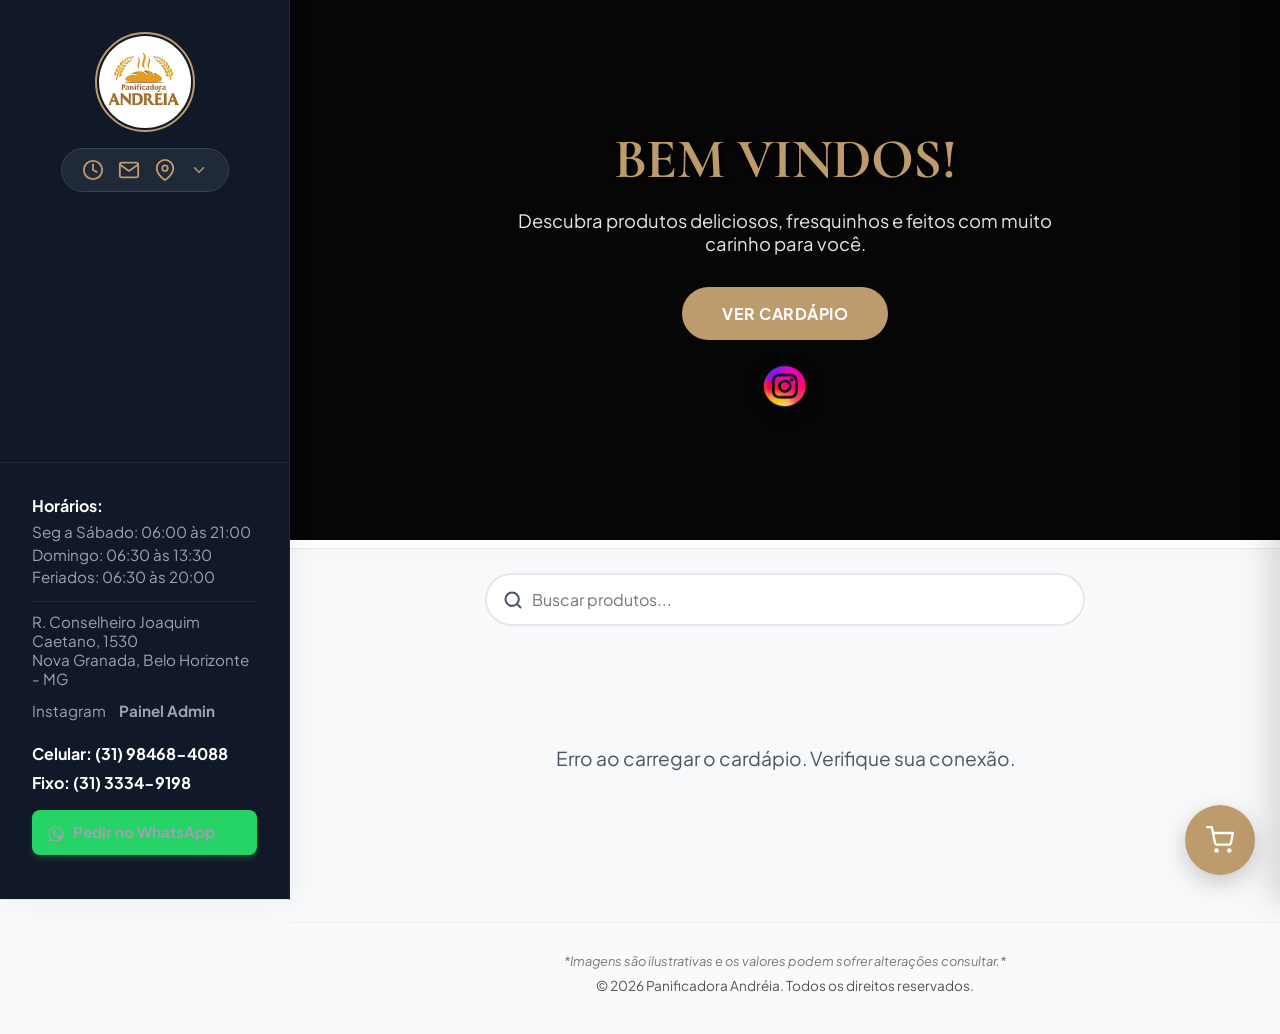
==== index.html @ 4394d120 "commit" ====
<!DOCTYPE html>
<html lang="pt-BR">
<head>
    <meta charset="UTF-8">
    <meta name="viewport" content="width=device-width, initial-scale=1.0">
    <title>Panificadora Andréia - Cardápio Digital</title>
    <link rel="icon" type="image/jpeg" href="logo.jpg">
    <!-- Google Fonts -->
    <link rel="preconnect" href="https://fonts.googleapis.com">
    <link rel="preconnect" href="https://fonts.gstatic.com" crossorigin>
    <link href="https://fonts.googleapis.com/css2?family=Cormorant+Garamond:ital,wght@0,500;0,600;0,700;1,600&family=Plus+Jakarta+Sans:wght@400;500;600;700&display=swap" rel="stylesheet">
    <link rel="stylesheet" href="style.css?v=2.0">
</head>
<body>
    <aside class="sidebar" id="sidebar">
        <div class="sidebar-header">
            <img src="logo.jpg" alt="Panificadora Andréia" class="logo-img" onerror="this.style.display='none'">
            <div class="info-pill-container">
                <button class="info-pill" id="infoPillBtn" aria-expanded="false" title="Ver informações">
                    <!-- Clock -->
                    <svg class="icon-clock text-green" viewBox="0 0 24 24"><circle cx="12" cy="12" r="10"></circle><polyline points="12 6 12 12 16 14"></polyline></svg>
                    <!-- Mail -->
                    <svg class="icon-mail" viewBox="0 0 24 24"><path d="M4 4h16c1.1 0 2 .9 2 2v12c0 1.1-.9 2-2 2H4c-1.1 0-2-.9-2-2V6c0-1.1.9-2 2-2z"></path><polyline points="22,6 12,13 2,6"></polyline></svg>
                    <!-- Marker -->
                    <svg class="icon-pin" viewBox="0 0 24 24"><path d="M21 10c0 7-9 13-9 13s-9-6-9-13a9 9 0 0 1 18 0z"></path><circle cx="12" cy="10" r="3"></circle></svg>
                    <!-- Chevron -->
                    <svg class="icon-chevron" viewBox="0 0 24 24"><polyline points="6 9 12 15 18 9"></polyline></svg>
                </button>
                <div class="info-dropdown" id="infoDropdown">
                    <strong style="color:var(--text-main);">Horários:</strong>
                    <p class="hours-text">
                        Seg a Sábado: 06:00 às 21:00<br>
                        Domingo: 06:30 às 13:30<br>
                        Feriados: 06:30 às 20:00
                    </p>
                    <hr style="margin: 10px 0; border: 0; border-top: 1px solid var(--border-color);">
                    <strong style="color:var(--text-main);">Endereço:</strong>
                    <p class="hours-text">R. Conselheiro Joaquim Caetano, 1530<br>Nova Granada, Belo Horizonte - MG</p>
                    <hr style="margin: 10px 0; border: 0; border-top: 1px solid var(--border-color);">
                    <strong style="color:var(--text-main);">Contato:</strong>
                    <p class="hours-text" style="margin-bottom: 5px;">Realize suas encomendas</p>
                    <p class="hours-text" style="font-size: 1rem; color: var(--primary-color);"><strong>Celular: (31) 98468-4088</strong></p>
                    <p class="hours-text" style="font-size: 1rem; color: var(--primary-color);"><strong>Fixo: (31) 3334-9198</strong></p>
                    <a href="https://api.whatsapp.com/send/?phone=553198468-4088&text=Ol%C3%A1%2C+V%C3%AD+o+Card%C3%A1pio+e+quero+realizar+um+pedido&type=phone_number&app_absent=0" target="_blank" class="btn-whatsapp">
                        <svg viewBox="0 0 24 24" width="18" height="18" fill="currentColor" style="vertical-align: middle; margin-right: 8px;"><path d="M12.004 2c-5.518 0-9.996 4.477-9.996 9.995 0 1.764.459 3.486 1.332 5.006L2 22l5.147-1.352c1.472.802 3.125 1.228 4.854 1.228h.003c5.517 0 9.996-4.477 9.996-9.995C22 6.478 17.521 2 12.004 2zm0 1.862c4.484 0 8.133 3.648 8.133 8.133 0 4.484-3.649 8.133-8.133 8.133-1.498 0-2.964-.412-4.247-1.192l-.304-.185-3.159.83.844-3.08-.204-.325c-.837-1.339-1.28-2.883-1.28-4.478.001-4.485 3.65-8.133 8.133-8.133zm-2.915 2.923c-.167 0-.348.043-.497.127-.148.083-1.127 1.101-1.127 2.684 0 1.583 1.152 3.115 1.312 3.33.16.216 2.213 3.38 5.362 4.743.749.324 1.334.518 1.792.664.753.239 1.439.206 1.982.125.604-.09 1.862-.761 2.127-1.496.265-.735.265-1.365.186-1.496-.079-.131-.29-.211-.609-.371-.319-.16-1.862-.919-2.148-1.022-.286-.103-.493-.155-.701.156-.207.311-.803.996-.983 1.202-.18.207-.361.233-.68.073-.319-.16-1.348-.497-2.568-1.586-.949-.846-1.59-1.892-1.776-2.21-.186-.319-.02-.491.14-.65.143-.143.319-.371.478-.557.16-.186.213-.319.319-.531.106-.213.053-.399-.027-.558-.08-.16-.701-1.688-.96-2.311-.252-.607-.51-.523-.701-.532l-.59-.011z"/></svg>Pedir no WhatsApp
                    </a>
                </div>
            </div>
            <button class="hamburger" id="hamburger" aria-label="Abrir menu">
                <span></span>
                <span></span>
                <span></span>
            </button>
        </div>
        <nav class="sidebar-nav" id="sidebarNav">
            <ul style="padding-top:10px;" id="sidebarNavList">
                <!-- Sidebar categories links will be rendered dynamically -->
            </ul>
        </nav>
        <div class="sidebar-footer" id="sidebarFooter">
            <div class="contact-info">
                <strong style="display:block; margin-bottom:5px; color:var(--text-main);">Horários:</strong>
                <p class="hours-text">
                    Seg a Sábado: 06:00 às 21:00<br>
                    Domingo: 06:30 às 13:30<br>
                    Feriados: 06:30 às 20:00
                </p>
                <hr style="margin: 10px 0; border: 0; border-top: 1px solid var(--border-color);">
                <p>R. Conselheiro Joaquim Caetano, 1530<br>Nova Granada, Belo Horizonte - MG</p>
                <div style="margin-top: 10px; margin-bottom: 10px;">
                    <a href="https://www.instagram.com/panificadoraandreia/" target="_blank" style="display:inline-block; margin-right:10px;">Instagram</a>
                    <a href="admin.html" style="display:inline-block; color: var(--primary-color); font-weight: bold;">Painel Admin</a>
                </div>
                <p class="hours-text" style="margin-bottom:5px; font-size: 1rem; color: var(--primary-color);"><strong>Celular: (31) 98468-4088</strong></p>
                <p class="hours-text" style="margin-bottom:5px; font-size: 1rem; color: var(--primary-color);"><strong>Fixo: (31) 3334-9198</strong></p>
                <a href="https://api.whatsapp.com/send/?phone=553198468-4088&text=Ol%C3%A1%2C+V%C3%AD+o+Card%C3%A1pio+e+quero+realizar+um+pedido&type=phone_number&app_absent=0" target="_blank" class="btn-whatsapp">
                    <svg viewBox="0 0 24 24" width="18" height="18" fill="currentColor" style="vertical-align: middle; margin-right: 8px;"><path d="M12.004 2c-5.518 0-9.996 4.477-9.996 9.995 0 1.764.459 3.486 1.332 5.006L2 22l5.147-1.352c1.472.802 3.125 1.228 4.854 1.228h.003c5.517 0 9.996-4.477 9.996-9.995C22 6.478 17.521 2 12.004 2zm0 1.862c4.484 0 8.133 3.648 8.133 8.133 0 4.484-3.649 8.133-8.133 8.133-1.498 0-2.964-.412-4.247-1.192l-.304-.185-3.159.83.844-3.08-.204-.325c-.837-1.339-1.28-2.883-1.28-4.478.001-4.485 3.65-8.133 8.133-8.133zm-2.915 2.923c-.167 0-.348.043-.497.127-.148.083-1.127 1.101-1.127 2.684 0 1.583 1.152 3.115 1.312 3.33.16.216 2.213 3.38 5.362 4.743.749.324 1.334.518 1.792.664.753.239 1.439.206 1.982.125.604-.09 1.862-.761 2.127-1.496.265-.735.265-1.365.186-1.496-.079-.131-.29-.211-.609-.371-.319-.16-1.862-.919-2.148-1.022-.286-.103-.493-.155-.701.156-.207.311-.803.996-.983 1.202-.18.207-.361.233-.68.073-.319-.16-1.348-.497-2.568-1.586-.949-.846-1.59-1.892-1.776-2.21-.186-.319-.02-.491.14-.65.143-.143.319-.371.478-.557.16-.186.213-.319.319-.531.106-.213.053-.399-.027-.558-.08-.16-.701-1.688-.96-2.311-.252-.607-.51-.523-.701-.532l-.59-.011z"/></svg>Pedir no WhatsApp
                </a>
            </div>
        </div>
    </aside>

    <main class="main-content">
        <section class="hero" id="topo">
            <div class="hero-content">
                <h1>BEM VINDOS!</h1>
                <p>Descubra produtos deliciosos, fresquinhos e feitos com muito carinho para você.</p>
                <div style="margin-top: 15px;">
                    <a href="#cardapio-inicio" class="btn-primary">Ver Cardápio</a>
                </div>
                <div style="margin-top: 20px;">
                    <a href="https://www.instagram.com/panificadoraandreia/" target="_blank" style="display:inline-block; transition: transform 0.2s;" onmouseover="this.style.transform='scale(1.15)'" onmouseout="this.style.transform='scale(1)'" title="Siga nosso Instagram!">
                        <img src="instagram-icon.png" alt="Siga nosso Instagram" style="width: 50px; height: 50px; border-radius: 50%; box-shadow: 0 4px 12px rgba(0,0,0,0.5);">
                    </a>
                </div>
            </div>
        </section>

        <!-- MENU HORIZONTAL DE CATEGORIAS -->
        <nav class="horizontal-nav" id="cardapio-inicio">
            <ul class="h-nav-list" id="horizontalNavList">
                <!-- Horizontal categories will be rendered dynamically -->
            </ul>
        </nav>

        <!-- BARRA DE PESQUISA -->
        <div class="search-section">
            <div class="search-container">
                <svg class="search-icon" viewBox="0 0 24 24" width="20" height="20" fill="none" stroke="currentColor" stroke-width="2.5" stroke-linecap="round" stroke-linejoin="round">
                    <circle cx="11" cy="11" r="8"></circle>
                    <line x1="21" y1="21" x2="16.65" y2="16.65"></line>
                </svg>
                <input type="text" id="searchInput" placeholder="Buscar produtos...">
                <button id="clearSearchBtn" class="clear-search-btn" style="display: none;">&times;</button>
            </div>
        </div>

        <div class="menu-sections" id="menuSections">
            <!-- Products sections will be rendered dynamically -->
            <div class="loading-spinner">Carregando cardápio...</div>
        </div>

        <footer style="text-align: center; padding: 30px 20px 40px; background: #fafafa; border-top: 1px solid #eee; margin-top: 40px; width: 100%;">
            <p style="font-size: 0.8rem; color: #777; font-style: italic; margin-bottom: 8px;">
                *Imagens são ilustrativas e os valores podem sofrer alterações consultar.*
            </p>
            <p style="font-size: 0.85rem; color: #555;">&copy; 2026 Panificadora Andréia. Todos os direitos reservados.</p>
        </footer>
    </main>

    <!-- MODAL POPUP DETALHES -->
    <div id="productModal" class="modal-overlay">
        <div class="modal-content">
            <button id="closeModal" class="modal-close" aria-label="Fechar">&times;</button>
            <div class="modal-header-bg">
                <h3 id="modalTitle" class="modal-title">Detalhes</h3>
                <p id="modalObs" class="modal-obs"></p>
            </div>
            <div id="modalImage" class="modal-product-image" style="display: none;"></div>
            <div class="modal-body">
                <ul id="modalVariations" class="modal-variations-list">
                    <!-- Variations loaded dynamically with Add To Cart controls -->
                </ul>
            </div>
        </div>
    </div>

    <!-- CART FLOATING BUTTON -->
    <button id="cartToggleBtn" class="cart-float-btn" aria-label="Ver Carrinho">
        <!-- SVG Cart Icon -->
        <svg class="icon-cart" viewBox="0 0 24 24" width="28" height="28" fill="none" stroke="currentColor" stroke-width="2" stroke-linecap="round" stroke-linejoin="round">
            <circle cx="9" cy="21" r="1"></circle>
            <circle cx="20" cy="21" r="1"></circle>
            <path d="M1 1h4l2.68 13.39a2 2 0 0 0 2 1.61h9.72a2 2 0 0 0 2-1.61L23 6H6"></path>
        </svg>
        <span id="cartCountBadge" class="cart-count-badge" style="display: none;">0</span>
    </button>

    <!-- CART SLIDE-OUT DRAWER -->
    <div id="cartDrawer" class="cart-drawer">
        <div class="cart-drawer-header">
            <h3>Seu Pedido</h3>
            <div style="display: flex; align-items: center; gap: 15px;">
                <button id="clearCartBtn" style="background: none; border: none; color: var(--text-muted); font-size: 0.8rem; cursor: pointer; text-decoration: underline; font-family: inherit; display: none;">Limpar Tudo</button>
                <button id="closeCartDrawer" class="close-drawer-btn" aria-label="Fechar carrinho">&times;</button>
            </div>
        </div>
        <div class="cart-drawer-body">
            <div id="cartItemsList" class="cart-items-list">
                <!-- Cart items loaded dynamically -->
                <p class="empty-cart-msg">Seu carrinho está vazio.</p>
            </div>
            
            <div id="cartCheckoutArea" style="display: none; margin-top: 20px;">
                <div class="cart-summary">
                    <div class="cart-total-line">
                        <span>Total:</span>
                        <strong id="cartSubtotal">R$ 0,00</strong>
                    </div>
                </div>
                
                <form id="checkoutForm" class="checkout-form">
                    <h4>Informações do Pedido</h4>
                    <div class="form-group">
                        <label for="clientName">Seu Nome *</label>
                        <input type="text" id="clientName" required placeholder="Digite seu nome completo">
                    </div>
                    <div class="form-group">
                        <label for="deliveryType">Tipo de Entrega *</label>
                        <select id="deliveryType" required>
                            <option value="retirada">Retirar na Panificadora</option>
                            <option value="entrega">Entrega em Domicílio</option>
                        </select>
                    </div>
                    <div class="form-group" id="addressGroup" style="display: none;">
                        <label for="clientAddress">Endereço de Entrega *</label>
                        <textarea id="clientAddress" placeholder="Rua, número, complemento, bairro e referência"></textarea>
                    </div>
                    <div class="form-group">
                        <label for="paymentMethod">Forma de Pagamento *</label>
                        <select id="paymentMethod" required>
                            <option value="Pix">Pix</option>
                            <option value="Cartão de Crédito">Cartão de Crédito</option>
                            <option value="Cartão de Débito">Cartão de Débito</option>
                            <option value="Dinheiro">Dinheiro</option>
                        </select>
                    </div>
                    <div class="form-group" id="changeGroup" style="display: none;">
                        <label for="cashChange">Troco para quanto?</label>
                        <input type="text" id="cashChange" placeholder="Ex: R$ 50,00">
                    </div>
                </form>
            </div>
        </div>
        <div class="cart-drawer-footer" id="cartDrawerFooter" style="display: none;">
            <button id="sendOrderBtn" class="btn-whatsapp-order">
                <svg viewBox="0 0 24 24" width="18" height="18" fill="currentColor" style="vertical-align: middle; margin-right: 8px;"><path d="M12.004 2c-5.518 0-9.996 4.477-9.996 9.995 0 1.764.459 3.486 1.332 5.006L2 22l5.147-1.352c1.472.802 3.125 1.228 4.854 1.228h.003c5.517 0 9.996-4.477 9.996-9.995C22 6.478 17.521 2 12.004 2zm0 1.862c4.484 0 8.133 3.648 8.133 8.133 0 4.484-3.649 8.133-8.133 8.133-1.498 0-2.964-.412-4.247-1.192l-.304-.185-3.159.83.844-3.08-.204-.325c-.837-1.339-1.28-2.883-1.28-4.478.001-4.485 3.65-8.133 8.133-8.133zm-2.915 2.923c-.167 0-.348.043-.497.127-.148.083-1.127 1.101-1.127 2.684 0 1.583 1.152 3.115 1.312 3.33.16.216 2.213 3.38 5.362 4.743.749.324 1.334.518 1.792.664.753.239 1.439.206 1.982.125.604-.09 1.862-.761 2.127-1.496.265-.735.265-1.365.186-1.496-.079-.131-.29-.211-.609-.371-.319-.16-1.862-.919-2.148-1.022-.286-.103-.493-.155-.701.156-.207.311-.803.996-.983 1.202-.18.207-.361.233-.68.073-.319-.16-1.348-.497-2.568-1.586-.949-.846-1.59-1.892-1.776-2.21-.186-.319-.02-.491.14-.65.143-.143.319-.371.478-.557.16-.186.213-.319.319-.531.106-.213.053-.399-.027-.558-.08-.16-.701-1.688-.96-2.311-.252-.607-.51-.523-.701-.532l-.59-.011z"/></svg>Enviar Pedido no WhatsApp
            </button>
        </div>
    </div>

    <!-- CART OVERLAY BACKGROUND -->
    <div id="cartOverlay" class="cart-overlay-bg"></div>

    <script src="script.js?v=2.0"></script>
</body>
</html>
---- style.css ----
/* ROOT VARIABLES */
:root {
    --bg-color: #F8F9FA;
    /* Fundo cinza-claro luxo */
    --card-bg: #ffffff;
    --text-main: #111827;
    /* Preto obsidiana profundo */
    --text-muted: #4B5563;
    /* Cinza ardósia elegante */
    --primary-color: #BD9B6D;
    /* Dourado champanhe escovado */
    --primary-gradient: linear-gradient(135deg, #BD9B6D 0%, #9E7D51 100%);
    --hover-color: #9E7D51;
    --border-color: #E5E7EB;
    --radius-sm: 8px;
    --radius-lg: 20px;
    --shadow-sm: 0 4px 20px rgba(17, 24, 39, 0.02), 0 2px 6px rgba(17, 24, 39, 0.02);
    --shadow-hover: 0 20px 40px rgba(189, 155, 109, 0.15);
    --sidebar-width: 290px;
}

* {
    margin: 0;
    padding: 0;
    box-sizing: border-box;
}

html {
    scroll-behavior: smooth;
    overflow-x: hidden;
}

body {
    font-family: 'Plus Jakarta Sans', sans-serif;
    background-color: var(--bg-color);
    color: var(--text-main);
    display: flex;
    flex-direction: column;
    min-height: 100vh;
    overflow-x: hidden;
}

/* TYPOGRAPHY */
h1,
h2,
h3,
h4,
h5 {
    text-transform: uppercase;
    font-weight: 700;
    font-family: 'Cormorant Garamond', serif;
    letter-spacing: 0.5px;
}

/* SIDEBAR (MOBILE FIRST) */
.sidebar {
    background-color: rgba(255, 255, 255, 0.85);
    backdrop-filter: blur(16px);
    -webkit-backdrop-filter: blur(16px);
    width: 100%;
    position: sticky;
    top: 0;
    z-index: 100;
    box-shadow: var(--shadow-sm);
    display: flex;
    flex-direction: column;
    border-bottom: 1px solid var(--border-color);
}

.sidebar-header {
    display: flex;
    justify-content: space-between;
    align-items: center;
    padding: 1rem;
}

.logo-img {
    width: auto;
    height: 50px;
    object-fit: contain;
}

.hours-text {
    font-size: 0.85rem;
    line-height: 1.5;
    margin-bottom: 0.5rem;
}

/* HAMBURGER ICON */
.hamburger {
    display: block;
    background: none;
    border: none;
    cursor: pointer;
    width: 30px;
    height: 24px;
    position: relative;
}

.hamburger span {
    display: block;
    width: 100%;
    height: 3px;
    background-color: var(--text-main);
    position: absolute;
    left: 0;
    transition: all 0.3s ease;
    border-radius: 3px;
}

.hamburger span:nth-child(1) {
    top: 0;
}

.hamburger span:nth-child(2) {
    top: 10px;
}

.hamburger span:nth-child(3) {
    top: 20px;
}

.hamburger.active span:nth-child(1) {
    transform: rotate(45deg);
    top: 10px;
}

.hamburger.active span:nth-child(2) {
    opacity: 0;
}

.hamburger.active span:nth-child(3) {
    transform: rotate(-45deg);
    top: 10px;
}

/* SIDEBAR NAV */
.sidebar-nav {
    display: none;
    padding: 1rem;
}

.sidebar-nav.active {
    display: block;
    animation: fadeIn 0.3s ease;
}

.sidebar-nav ul {
    list-style: none;
}

.sidebar-nav li {
    margin-bottom: 1.25rem;
}

.nav-link {
    text-decoration: none;
    color: var(--text-main);
    font-weight: 700;
    font-size: 1.1rem;
    transition: color 0.2s, padding-left 0.2s;
}

.nav-link:hover,
.nav-link.active {
    color: var(--primary-color);
    padding-left: 5px;
}

.sidebar-footer {
    display: none;
    padding: 1.5rem 1rem;
    border-top: 1px solid var(--border-color);
}

.sidebar-footer.active {
    display: block;
}

@media (max-width: 991px) {
    .sidebar-nav {
        position: absolute;
        top: 90px;
        left: 15px;
        right: 15px;
        width: auto;
        height: auto;
        max-height: 65vh;
        background-color: rgba(255, 255, 255, 0.98);
        backdrop-filter: blur(20px);
        -webkit-backdrop-filter: blur(20px);
        border: 1px solid rgba(212, 156, 63, 0.2);
        box-shadow: 0 15px 35px rgba(42, 37, 30, 0.15);
        border-radius: var(--radius-lg);
        z-index: 1000;
        overflow-y: auto;
        padding: 1.5rem;
    }
    
    .sidebar-nav.active {
        display: block !important;
        animation: menuFadeIn 0.3s cubic-bezier(0.16, 1, 0.3, 1);
    }
    
    .sidebar-footer {
        display: none !important;
    }
    
    @keyframes menuFadeIn {
        from {
            opacity: 0;
            transform: translateY(-10px);
        }
        to {
            opacity: 1;
            transform: translateY(0);
        }
    }
}

.contact-info a,
.contact-info p {
    display: block;
    color: var(--text-muted);
    text-decoration: none;
    margin-bottom: 0.75rem;
    font-size: 0.95rem;
    transition: color 0.2s;
}

.contact-info a:hover {
    color: var(--primary-color);
}

.btn-whatsapp {
    display: inline-flex;
    align-items: center;
    justify-content: center;
    background-color: #25D366;
    color: #ffffff !important;
    padding: 12px 15px;
    border-radius: 8px;
    text-decoration: none;
    font-weight: 700;
    font-size: 0.95rem;
    margin-top: 15px;
    width: 100%;
    transition: background-color 0.2s, transform 0.2s;
    box-shadow: 0 4px 6px rgba(37, 211, 102, 0.2);
}

.btn-whatsapp:hover {
    background-color: #1ebe57;
    color: #ffffff !important;
    transform: translateY(-2px);
}

/* MAIN CONTENT */
.main-content {
    width: 100%;
    display: flex;
    flex-direction: column;
    overflow-x: hidden;
    min-width: 0;
}

/* INFO PILL */

.info-pill-container {
    position: relative;
    display: inline-block;
}

.info-pill {
    background-color: #ededed;
    border: 1px solid #e0e0e0;
    border-radius: 50px;
    padding: 10px 20px;
    display: flex;
    align-items: center;
    gap: 14px;
    cursor: pointer;
    transition: background-color 0.2s, box-shadow 0.2s;
}

.info-pill:hover {
    background-color: #e4e4e4;
    box-shadow: 0 4px 8px rgba(0, 0, 0, 0.05);
}

.info-pill svg {
    width: 22px;
    height: 22px;
    stroke: #444444;
    fill: none;
    stroke-width: 2;
    stroke-linecap: round;
    stroke-linejoin: round;
}

.info-pill .icon-clock.text-green {
    stroke: #2ecc71;
    /* Destaque verde no relógio */
}

.icon-chevron {
    width: 18px !important;
    height: 18px !important;
    stroke: #777777 !important;
    transition: transform 0.2s;
}

.info-pill[aria-expanded="true"] .icon-chevron {
    transform: rotate(180deg);
}

.info-dropdown {
    display: none;
    position: absolute;
    top: calc(100% + 15px);
    left: 50%;
    transform: translateX(-50%);
    background: var(--card-bg);
    box-shadow: 0 10px 30px rgba(0, 0, 0, 0.15);
    padding: 1.5rem;
    border-radius: var(--radius-lg);
    z-index: 200;
    width: 320px;
    max-width: 90vw;
    text-align: left;
    border: 1px solid var(--border-color);
}

.info-dropdown.show {
    display: block;
    animation: dropdownFadeIn 0.3s cubic-bezier(0.16, 1, 0.3, 1);
}

@keyframes dropdownFadeIn {
    from {
        opacity: 0;
        transform: translate(-50%, -10px);
    }
    to {
        opacity: 1;
        transform: translate(-50%, 0);
    }
}

/* HERO SECTION */
.hero {
    height: 60vh;
    min-height: 400px;
    background-color: #111;
    background-image: linear-gradient(rgba(0, 0, 0, 0.65), rgba(0, 0, 0, 0.65)), url("novo-banner.jpg");
    background-size: cover;
    background-repeat: no-repeat;
    background-position: center;
    display: flex;
    align-items: center;
    justify-content: center;
    text-align: center;
    color: #fff;
    padding: 2rem;
}

.hero h1 {
    color: var(--primary-color);
    font-size: 2.5rem;
    margin-bottom: 1rem;
    line-height: 1.2;
    letter-spacing: -0.5px;
    text-shadow: 2px 2px 5px rgba(0, 0, 0, 0.9);
}

.hero p {
    font-size: 1.15rem;
    margin-bottom: 2rem;
    opacity: 0.9;
    max-width: 600px;
    margin-left: auto;
    margin-right: auto;
}

.btn-primary {
    display: inline-block;
    background-color: var(--primary-color);
    color: #fff;
    padding: 1rem 2.5rem;
    border-radius: 50px;
    text-decoration: none;
    font-weight: 700;
    text-transform: uppercase;
    font-size: 1rem;
    letter-spacing: 0.5px;
    transition: background-color 0.2s, transform 0.2s, box-shadow 0.2s;
}

.btn-primary:hover {
    background-color: var(--hover-color);
    transform: translateY(-2px);
    box-shadow: 0 6px 12px rgba(46, 204, 113, 0.3);
}

/* HORIZONTAL NAV */
.horizontal-nav {
    background-color: rgba(255, 255, 255, 0.85);
    backdrop-filter: blur(16px);
    -webkit-backdrop-filter: blur(16px);
    border-bottom: 1px solid var(--border-color);
    box-shadow: var(--shadow-sm);
    position: sticky;
    top: 80px;
    /* Logo abaixo da header lateral mobile */
    z-index: 90;
    width: 100%;
    overflow-x: auto;
    -webkit-overflow-scrolling: touch;
    scrollbar-width: none;
    padding: 4px 0;
}

.horizontal-nav::-webkit-scrollbar {
    display: none;
}

.h-nav-list {
    display: flex;
    flex-wrap: nowrap;
    list-style: none;
    padding: 0 10px;
    margin: 0;
    width: max-content;
}

.h-nav-list li {
    flex: 0 0 auto;
}

.h-nav-link {
    display: block;
    padding: 12px 18px;
    text-decoration: none;
    color: var(--text-muted);
    font-weight: 700;
    font-size: 0.85rem;
    text-transform: uppercase;
    transition: all 0.3s cubic-bezier(0.4, 0, 0.2, 1);
    border-bottom: none;
    letter-spacing: 0.5px;
    border-radius: 50px;
    margin: 4px 4px;
}

.h-nav-link:hover {
    color: var(--primary-color);
    background-color: rgba(212, 156, 63, 0.05);
}

.h-nav-link.active {
    color: white !important;
    background-color: var(--primary-color) !important;
    background-image: var(--primary-gradient) !important;
    box-shadow: 0 4px 10px rgba(212, 156, 63, 0.25);
}

/* MENU CATEGORIES */
.menu-sections {
    padding: 2rem 1rem;
    max-width: 1200px;
    margin: 0 auto;
    width: 100%;
}

.menu-category {
    margin-bottom: 4rem;
    scroll-margin-top: 100px;
}

.menu-category h2 {
    font-size: 1.8rem;
    margin-bottom: 2rem;
    color: var(--text-main);
    display: block;
    padding-bottom: 0.75rem;
    position: relative;
    letter-spacing: 0.5px;
}

.menu-category h2::after {
    content: "";
    position: absolute;
    bottom: 0;
    left: 0;
    width: 100%;
    height: 1px;
    background-color: var(--border-color);
}

.menu-category h2::before {
    content: "";
    position: absolute;
    bottom: -1px;
    left: 0;
    width: 60px;
    height: 3px;
    background: var(--primary-gradient);
    border-radius: 1px;
}

/* PRODUCTS GRID */
.products-grid {
    display: grid;
    grid-template-columns: repeat(2, 1fr);
    gap: 15px;
}

/* PRODUCT CARD */
.product-card {
    background-color: var(--card-bg);
    border-radius: var(--radius-lg);
    overflow: hidden;
    box-shadow: var(--shadow-sm);
    transition: transform 0.4s cubic-bezier(0.165, 0.84, 0.44, 1), box-shadow 0.4s cubic-bezier(0.165, 0.84, 0.44, 1), border-color 0.3s;
    cursor: pointer;
    display: flex;
    flex-direction: column;
    border: 1px solid var(--border-color);
}

.product-card:hover {
    transform: translateY(-8px);
    box-shadow: var(--shadow-hover);
    border-color: rgba(212, 156, 63, 0.35);
}

.product-image {
    width: 100%;
    aspect-ratio: 1.1 / 1;
    background-size: cover;
    background-position: center;
    background-color: #f7ede0;
    position: relative;
    display: flex;
    align-items: flex-end;
}

.product-image.no-image {
    background: var(--primary-gradient);
}

.product-info {
    padding: 16px;
    display: flex;
    flex-direction: column;
    flex-grow: 1;
}

.product-title {
    width: 100%;
    padding: 40px 16px 12px 16px;
    margin: 0;
    color: #ffffff;
    font-size: 1.1rem;
    font-weight: 800;
    font-family: 'Playfair Display', serif;
    text-transform: uppercase;
    background: linear-gradient(to top, rgba(42, 37, 30, 0.95) 0%, rgba(42, 37, 30, 0.5) 50%, rgba(42, 37, 30, 0) 100%);
    text-shadow: 0 2px 4px rgba(0, 0, 0, 0.3);
    text-align: left;
    letter-spacing: 0.5px;
}

.product-desc {
    color: var(--text-muted);
    font-size: 0.85rem;
    margin-bottom: 12px;
    line-height: 1.5;
    flex-grow: 1;
    display: -webkit-box;
    -webkit-line-clamp: 3;
    line-clamp: 3;
    -webkit-box-orient: vertical;
    overflow: hidden;
}

.product-price-wrapper {
    display: flex;
    flex-direction: column;
    align-items: flex-start;
    gap: 6px;
    width: 100%;
    margin-top: auto;
    padding-top: 10px;
    border-top: 1px dashed var(--border-color);
}

.price-prefix {
    font-size: 0.65rem;
    color: var(--text-muted);
    font-weight: 600;
    text-transform: uppercase;
    letter-spacing: 0.5px;
    white-space: nowrap;
}

.product-price {
    font-weight: 800;
    font-size: 0.95rem;
    color: white;
    background-color: var(--primary-color);
    background-image: var(--primary-gradient);
    padding: 4px 10px;
    border-radius: 30px;
    box-shadow: 0 4px 10px rgba(212, 156, 63, 0.15);
    white-space: nowrap;
}

/* DESKTOP BREAKPOINT */
@media (min-width: 992px) {
    body {
        flex-direction: row;
    }

    .sidebar {
        width: var(--sidebar-width);
        height: 100vh;
        position: fixed;
        left: 0;
        top: 0;
        background-color: #111827 !important;
        border-right: 1px solid #1F2937 !important;
        box-shadow: 4px 0 25px rgba(0, 0, 0, 0.05) !important;
        display: flex;
        flex-direction: column;
        overflow: hidden;
    }

    .sidebar-nav {
        flex: 1 1 auto;
        overflow-y: auto;
        overflow-x: hidden;
        padding: 0 2rem;
        scrollbar-width: thin;
        scrollbar-color: #374151 transparent;
        min-height: 0;
    }

    .sidebar-footer {
        flex-shrink: 0;
        padding: 2rem;
        border-top: 1px solid #1F2937 !important;
    }

    .hamburger {
        display: none;
    }

    .sidebar-header {
        flex-direction: column;
        justify-content: center;
        gap: 1rem;
        padding-top: 2rem;
        padding-bottom: 1.5rem;
    }

    .logo-img {
        width: auto;
        height: 100px;
        border-radius: 50%;
        border: 2px solid var(--primary-color);
        padding: 2px;
    }

    .sidebar-nav,
    .sidebar-footer {
        display: block !important;
    }

    .sidebar-nav {
        padding: 0 2rem;
    }

    .sidebar-nav li {
        margin-bottom: 0.85rem;
    }

    /* Estilos do menu lateral em modo escuro */
    .nav-link {
        color: #9CA3AF !important;
    }

    .nav-link:hover,
    .nav-link.active {
        color: var(--primary-color) !important;
        padding-left: 5px;
    }

    .info-pill {
        background-color: #1F2937 !important;
        border-color: #374151 !important;
        color: #F3F4F6 !important;
    }

    .info-pill:hover {
        background-color: #374151 !important;
    }

    .info-pill svg {
        stroke: var(--primary-color) !important;
    }

    .contact-info strong {
        color: #FFFFFF !important;
    }

    .contact-info p {
        color: #9CA3AF !important;
    }

    .contact-info a {
        color: #9CA3AF !important;
    }

    .contact-info a:hover {
        color: var(--primary-color) !important;
    }

    .contact-info hr {
        border-top-color: #1F2937 !important;
    }

    .main-content {
        margin-left: var(--sidebar-width);
        width: calc(100% - var(--sidebar-width));
    }

    .info-dropdown {
        left: 50%;
        transform: translateX(-50%);
        background: #111827 !important;
        border-color: #1F2937 !important;
        color: #F3F4F6 !important;
    }
    
    .info-dropdown p {
        color: #9CA3AF !important;
    }
    
    .info-dropdown strong {
        color: #FFFFFF !important;
    }

    .horizontal-nav {
        top: 0;
        z-index: 95;
    }

    .menu-sections {
        padding: 3rem;
    }

    .products-grid {
        grid-template-columns: repeat(4, 1fr);
        gap: 2rem;
    }

    .hero {
        height: 60vh;
    }

    .hero h1 {
        font-size: 3.5rem;
    }
}

/* TABLET SEC BREAKPOINT */
@media (min-width: 768px) and (max-width: 991px) {
    .products-grid {
        grid-template-columns: repeat(3, 1fr);
        gap: 20px;
    }

    .menu-sections {
        padding: 3rem 2rem;
    }

    .hero {
        height: 55vh;
    }

    .hero h1 {
        font-size: 3rem;
    }
}

/* SMALL MOBILE VIEW */
@media (max-width: 400px) {
    .products-grid {
        grid-template-columns: repeat(2, 1fr);
        gap: 10px;
    }

    .product-title {
        font-size: 0.95rem;
        padding: 20px 8px 8px 8px;
    }

    .product-desc {
        font-size: 0.75rem;
    }

    .hero h1 {
        font-size: 2rem;
    }
}

/* ANIMATIONS */
@keyframes fadeIn {
    from {
        opacity: 0;
        transform: translateY(-10px);
    }

    to {
        opacity: 1;
        transform: translateY(0);
    }
}

/* MODAL */
.modal-overlay {
    position: fixed;
    top: 0;
    left: 0;
    right: 0;
    bottom: 0;
    background: rgba(0, 0, 0, 0.75);
    display: flex;
    justify-content: center;
    align-items: center;
    z-index: 9999;
    opacity: 0;
    pointer-events: none;
    transition: opacity 0.3s ease;
    padding: 1rem;
}

.modal-overlay.active {
    opacity: 1;
    pointer-events: auto;
}

.modal-content {
    background: var(--card-bg);
    width: 100%;
    max-width: 500px;
    border-radius: 16px;
    overflow: hidden;
    position: relative;
    transform: translateY(20px);
    transition: transform 0.3s ease;
    max-height: 90vh;
    display: flex;
    flex-direction: column;
    box-shadow: 0 25px 50px rgba(0, 0, 0, 0.5);
}

.modal-overlay.active .modal-content {
    transform: translateY(0);
}

.modal-close {
    position: absolute;
    top: 15px;
    right: 15px;
    background: rgba(0, 0, 0, 0.3);
    color: #fff;
    border: none;
    width: 32px;
    height: 32px;
    border-radius: 50%;
    font-size: 1.5rem;
    cursor: pointer;
    z-index: 10;
    display: flex;
    justify-content: center;
    align-items: center;
    transition: background 0.2s;
}

.modal-close:hover {
    background: rgba(0, 0, 0, 0.6);
}

.modal-header-bg {
    background: linear-gradient(135deg, var(--primary-color) 0%, #87601b 100%);
    padding: 40px 20px 25px;
    color: #fff;
}

.modal-product-image {
    width: 100%;
    height: 250px;
    background-size: contain;
    background-repeat: no-repeat;
    background-position: center;
    background-color: var(--bg-color);
    border-bottom: 1px solid var(--border-color);
}

.modal-title {
    font-size: 1.8rem;
    font-family: 'Playfair Display', serif;
    text-transform: uppercase;
    font-weight: 700;
    margin: 0 0 8px 0;
    text-shadow: 1px 1px 3px rgba(0, 0, 0, 0.5);
    letter-spacing: 0.5px;
}

.modal-obs {
    font-size: 0.95rem;
    opacity: 0.9;
    margin: 0;
    line-height: 1.4;
}

.modal-body {
    padding: 0 20px 20px;
    overflow-y: auto;
}

.modal-variations-list {
    list-style: none;
    padding: 0;
    margin: 0;
}

.modal-variations-list li {
    display: flex;
    justify-content: space-between;
    align-items: center;
    padding: 16px 0;
    border-bottom: 1px solid var(--border-color);
}

.modal-variations-list li:last-child {
    border-bottom: none;
}

.var-name-price {
    display: flex;
    flex-direction: column;
    flex-grow: 1;
    padding-right: 12px;
}

.var-name {
    font-weight: 600;
    color: var(--text-main);
    font-size: 1rem;
    line-height: 1.35;
    margin-bottom: 2px;
}

.var-price {
    font-weight: 800;
    color: var(--primary-color);
    font-size: 1.05rem;
}

/* FLOATING WHATSAPP BUTTON */
.whatsapp-float {
    position: fixed;
    bottom: 25px;
    right: 25px;
    z-index: 10000;
    transition: transform 0.3s ease;
    cursor: pointer;
}

.whatsapp-float img {
    height: 85px;
    width: auto;
    filter: drop-shadow(0 5px 12px rgba(0, 0, 0, 0.25));
    transition: transform 0.2s ease, filter 0.2s ease;
}

.whatsapp-float:hover img {
    transform: translateY(-4px) scale(1.05);
    filter: drop-shadow(0 8px 16px rgba(0, 0, 0, 0.3));
}

@media (max-width: 768px) {
    .whatsapp-float {
        bottom: 15px;
        right: 15px;
    }

    .whatsapp-float img {
        height: 70px;
    }
}

/* ==========================================================================
   MELHORIAS: BARRA DE BUSCA, CARRINHO DE COMPRAS E MODAL DE VARIAÇÕES
   ========================================================================== */

/* BARRA DE PESQUISA */
.search-section {
    padding: 1.5rem 1rem 0.5rem;
    max-width: 1200px;
    margin: 0 auto;
    width: 100%;
}

.search-container {
    position: relative;
    width: 100%;
    max-width: 600px;
    margin: 0 auto;
}

.search-container input {
    width: 100%;
    padding: 14px 20px 14px 45px;
    border-radius: 50px;
    border: 2px solid var(--border-color);
    font-size: 1rem;
    font-family: inherit;
    outline: none;
    transition: border-color 0.2s, box-shadow 0.2s;
    background-color: var(--card-bg);
    color: var(--text-main);
}

.search-container input:focus {
    border-color: var(--primary-color);
    box-shadow: 0 0 0 4px rgba(201, 142, 38, 0.15);
}

.search-icon {
    position: absolute;
    left: 18px;
    top: 50%;
    transform: translateY(-50%);
    color: var(--text-muted);
    pointer-events: none;
    transition: color 0.2s;
}

.search-container input:focus ~ .search-icon {
    color: var(--primary-color);
}

.clear-search-btn {
    position: absolute;
    right: 15px;
    top: 50%;
    transform: translateY(-50%);
    background: none;
    border: none;
    font-size: 1.5rem;
    color: var(--text-muted);
    cursor: pointer;
    padding: 0 5px;
}

/* CARRINHO BOTÃO FLUTUANTE */
.cart-float-btn {
    position: fixed;
    bottom: 25px;
    right: 25px;
    background-color: var(--primary-color);
    color: white;
    border: none;
    border-radius: 50%;
    width: 70px;
    height: 70px;
    display: flex;
    align-items: center;
    justify-content: center;
    cursor: pointer;
    box-shadow: 0 8px 24px rgba(0, 0, 0, 0.2);
    z-index: 1000;
    transition: transform 0.2s ease, background-color 0.2s;
}

.cart-float-btn:hover {
    transform: translateY(-4px) scale(1.05);
    background-color: var(--hover-color);
}

.cart-count-badge {
    position: absolute;
    top: 2px;
    right: 2px;
    background-color: #e74c3c;
    color: white;
    font-weight: 800;
    border-radius: 50%;
    min-width: 22px;
    height: 22px;
    display: flex;
    align-items: center;
    justify-content: center;
    font-size: 0.75rem;
    border: 2px solid white;
    animation: popIn 0.3s ease;
}

/* CARRINHO GAVETA LATERAL */
.cart-overlay-bg {
    position: fixed;
    top: 0;
    left: 0;
    right: 0;
    bottom: 0;
    background: rgba(0, 0, 0, 0.5);
    z-index: 9998;
    opacity: 0;
    pointer-events: none;
    transition: opacity 0.3s ease;
    backdrop-filter: blur(3px);
}

.cart-overlay-bg.active {
    opacity: 1;
    pointer-events: auto;
}

.cart-drawer {
    position: fixed;
    top: 0;
    right: 0;
    width: 100%;
    max-width: 440px;
    height: 100vh;
    background-color: var(--card-bg);
    box-shadow: -10px 0 30px rgba(0, 0, 0, 0.15);
    z-index: 9999;
    transform: translateX(100%);
    transition: transform 0.3s ease-out;
    display: flex;
    flex-direction: column;
}

.cart-drawer.active {
    transform: translateX(0);
}

.cart-drawer-header {
    padding: 1.5rem;
    border-bottom: 1px solid var(--border-color);
    display: flex;
    justify-content: space-between;
    align-items: center;
    background-color: #fcfcfc;
}

.cart-drawer-header h3 {
    margin: 0;
    font-size: 1.4rem;
    color: var(--text-main);
    font-family: 'Playfair Display', serif;
}

.close-drawer-btn {
    background: none;
    border: none;
    font-size: 2rem;
    cursor: pointer;
    color: var(--text-muted);
    line-height: 1;
}

.cart-drawer-body {
    flex-grow: 1;
    overflow-y: auto;
    padding: 1.5rem;
}

.empty-cart-msg {
    text-align: center;
    color: var(--text-muted);
    font-style: italic;
    margin-top: 3rem;
}

/* ITENS DO CARRINHO */
.cart-item {
    display: flex;
    justify-content: space-between;
    align-items: center;
    padding: 1rem 0;
    border-bottom: 1px solid var(--border-color);
}

.cart-item-details {
    width: 60%;
}

.cart-item-title {
    font-weight: 700;
    font-size: 0.95rem;
    margin-bottom: 3px;
    color: var(--text-main);
}

.cart-item-variation {
    font-size: 0.8rem;
    color: var(--text-muted);
}

.cart-item-price {
    font-size: 0.9rem;
    font-weight: bold;
    color: var(--primary-color);
    margin-top: 2px;
}

.cart-item-actions {
    display: flex;
    align-items: center;
    gap: 10px;
}

.qty-btn {
    background-color: #f0f0f0;
    border: 1px solid #ddd;
    width: 28px;
    height: 28px;
    border-radius: 50%;
    cursor: pointer;
    font-weight: bold;
    display: flex;
    align-items: center;
    justify-content: center;
    transition: background-color 0.2s;
    user-select: none;
}

.qty-btn:hover {
    background-color: #e0e0e0;
}

.qty-val {
    font-weight: bold;
    font-size: 0.95rem;
    min-width: 20px;
    text-align: center;
}

/* FORMULÁRIO DE CHECKOUT E RESUMO */
.cart-summary {
    margin: 1.5rem 0;
    padding: 1rem;
    background-color: #fafafa;
    border-radius: var(--radius-sm);
    border: 1px solid var(--border-color);
}

.cart-total-line {
    display: flex;
    justify-content: space-between;
    align-items: center;
    font-size: 1.15rem;
}

.cart-total-line strong {
    color: var(--primary-color);
    font-size: 1.3rem;
}

.checkout-form {
    margin-top: 1.5rem;
}

.checkout-form h4 {
    margin-bottom: 1rem;
    border-bottom: 2px solid var(--primary-color);
    display: inline-block;
    padding-bottom: 4px;
    font-size: 1.1rem;
}

.form-group {
    margin-bottom: 1rem;
}

.form-group label {
    display: block;
    margin-bottom: 5px;
    font-size: 0.85rem;
    font-weight: 600;
    color: var(--text-main);
}

.form-group input,
.form-group select,
.form-group textarea {
    width: 100%;
    padding: 10px;
    border: 1px solid var(--border-color);
    border-radius: 6px;
    font-family: inherit;
    font-size: 0.9rem;
    outline: none;
    transition: border-color 0.2s;
    background-color: var(--card-bg);
    color: var(--text-main);
}

.form-group input:focus,
.form-group select:focus,
.form-group textarea:focus {
    border-color: var(--primary-color);
}

.form-group textarea {
    height: 80px;
    resize: none;
}

/* BOTÃO DE ORDEM WHATSAPP */
.btn-whatsapp-order {
    background-color: #25D366;
    color: white;
    border: none;
    padding: 14px;
    width: 100%;
    border-radius: 8px;
    font-size: 1rem;
    font-weight: 700;
    cursor: pointer;
    box-shadow: 0 4px 12px rgba(37, 211, 102, 0.3);
    transition: background-color 0.2s, transform 0.1s;
    display: flex;
    align-items: center;
    justify-content: center;
    gap: 8px;
}

.btn-whatsapp-order:hover {
    background-color: #1ebe57;
}

.btn-whatsapp-order:active {
    transform: scale(0.98);
}

.cart-drawer-footer {
    padding: 1.5rem;
    border-top: 1px solid var(--border-color);
    background-color: #fcfcfc;
}

/* VARIATION CONTROLS IN MODAL */
.var-add-control {
    display: flex;
    align-items: center;
    gap: 8px;
}

.var-qty-btn {
    background-color: var(--primary-color);
    color: white;
    border: none;
    width: 28px;
    height: 28px;
    border-radius: 50%;
    cursor: pointer;
    font-weight: bold;
    font-size: 1rem;
    display: flex;
    align-items: center;
    justify-content: center;
    transition: opacity 0.2s, transform 0.1s;
}

.var-qty-btn:hover {
    opacity: 0.9;
}

.var-qty-btn:active {
    transform: scale(0.92);
}

.var-add-btn {
    background-color: var(--primary-color);
    color: white;
    border: none;
    padding: 6px 12px;
    border-radius: 20px;
    font-weight: 700;
    cursor: pointer;
    font-size: 0.85rem;
    transition: background-color 0.2s, transform 0.1s;
}

.var-add-btn:hover {
    background-color: var(--hover-color);
}

.var-add-btn:active {
    transform: scale(0.95);
}

/* ANIMATIONS & UTILS */
@keyframes popIn {
    0% {
        transform: scale(0);
    }

    80% {
        transform: scale(1.2);
    }

    100% {
        transform: scale(1);
    }
}

.loading-spinner {
    text-align: center;
    padding: 4rem;
    font-size: 1.2rem;
    color: var(--text-muted);
}

@media (max-width: 768px) {
    .cart-float-btn {
        bottom: 15px;
        right: 15px;
        width: 60px;
        height: 60px;
    }

    .cart-drawer {
        max-width: 100%;
    }

    .search-section {
        padding: 1rem 0.75rem 0.25rem;
    }
    
    .modal-product-image {
        height: 160px;
    }
    
    .modal-title {
        font-size: 1.4rem !important;
    }
    
    .modal-obs {
        font-size: 0.85rem !important;
    }
    
    .product-price-wrapper {
        padding-top: 8px;
    }
    
    .var-name {
        font-size: 0.95rem !important;
    }
    
    .var-price {
        font-size: 0.95rem !important;
    }
}
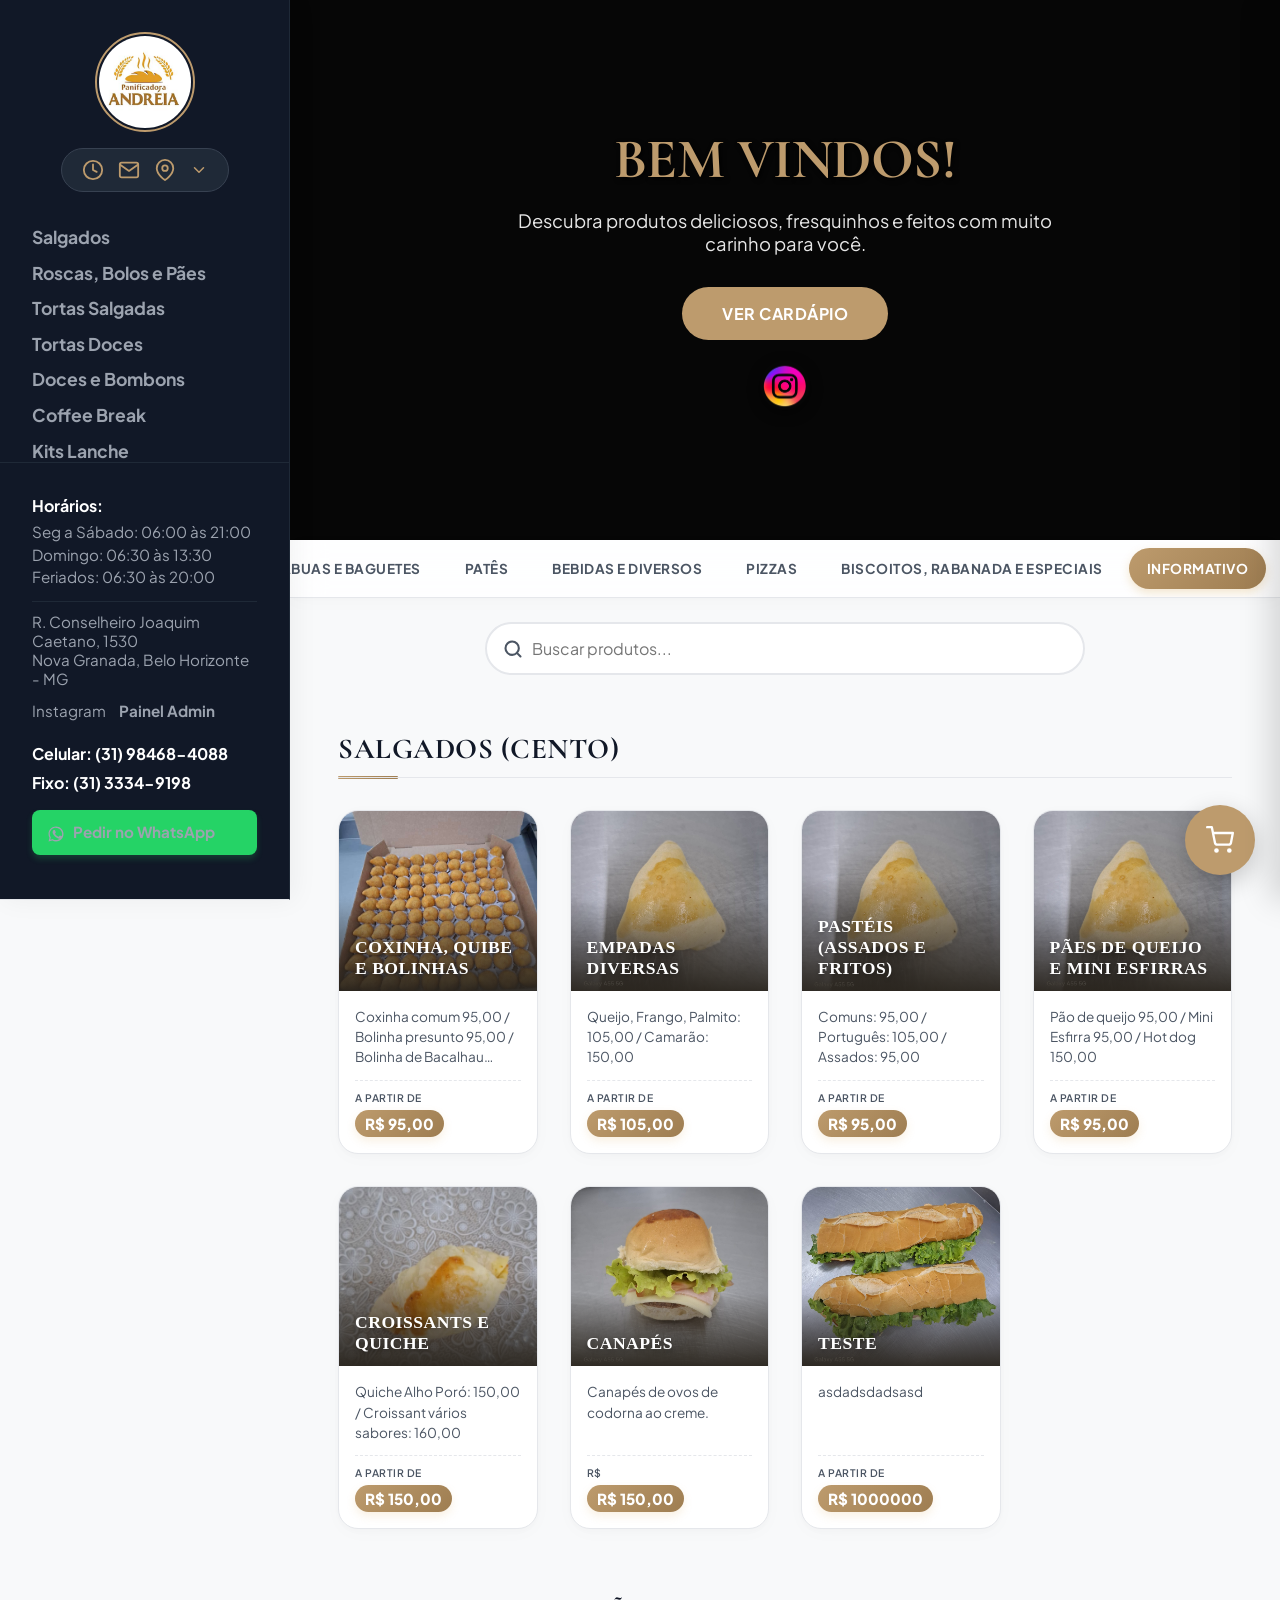
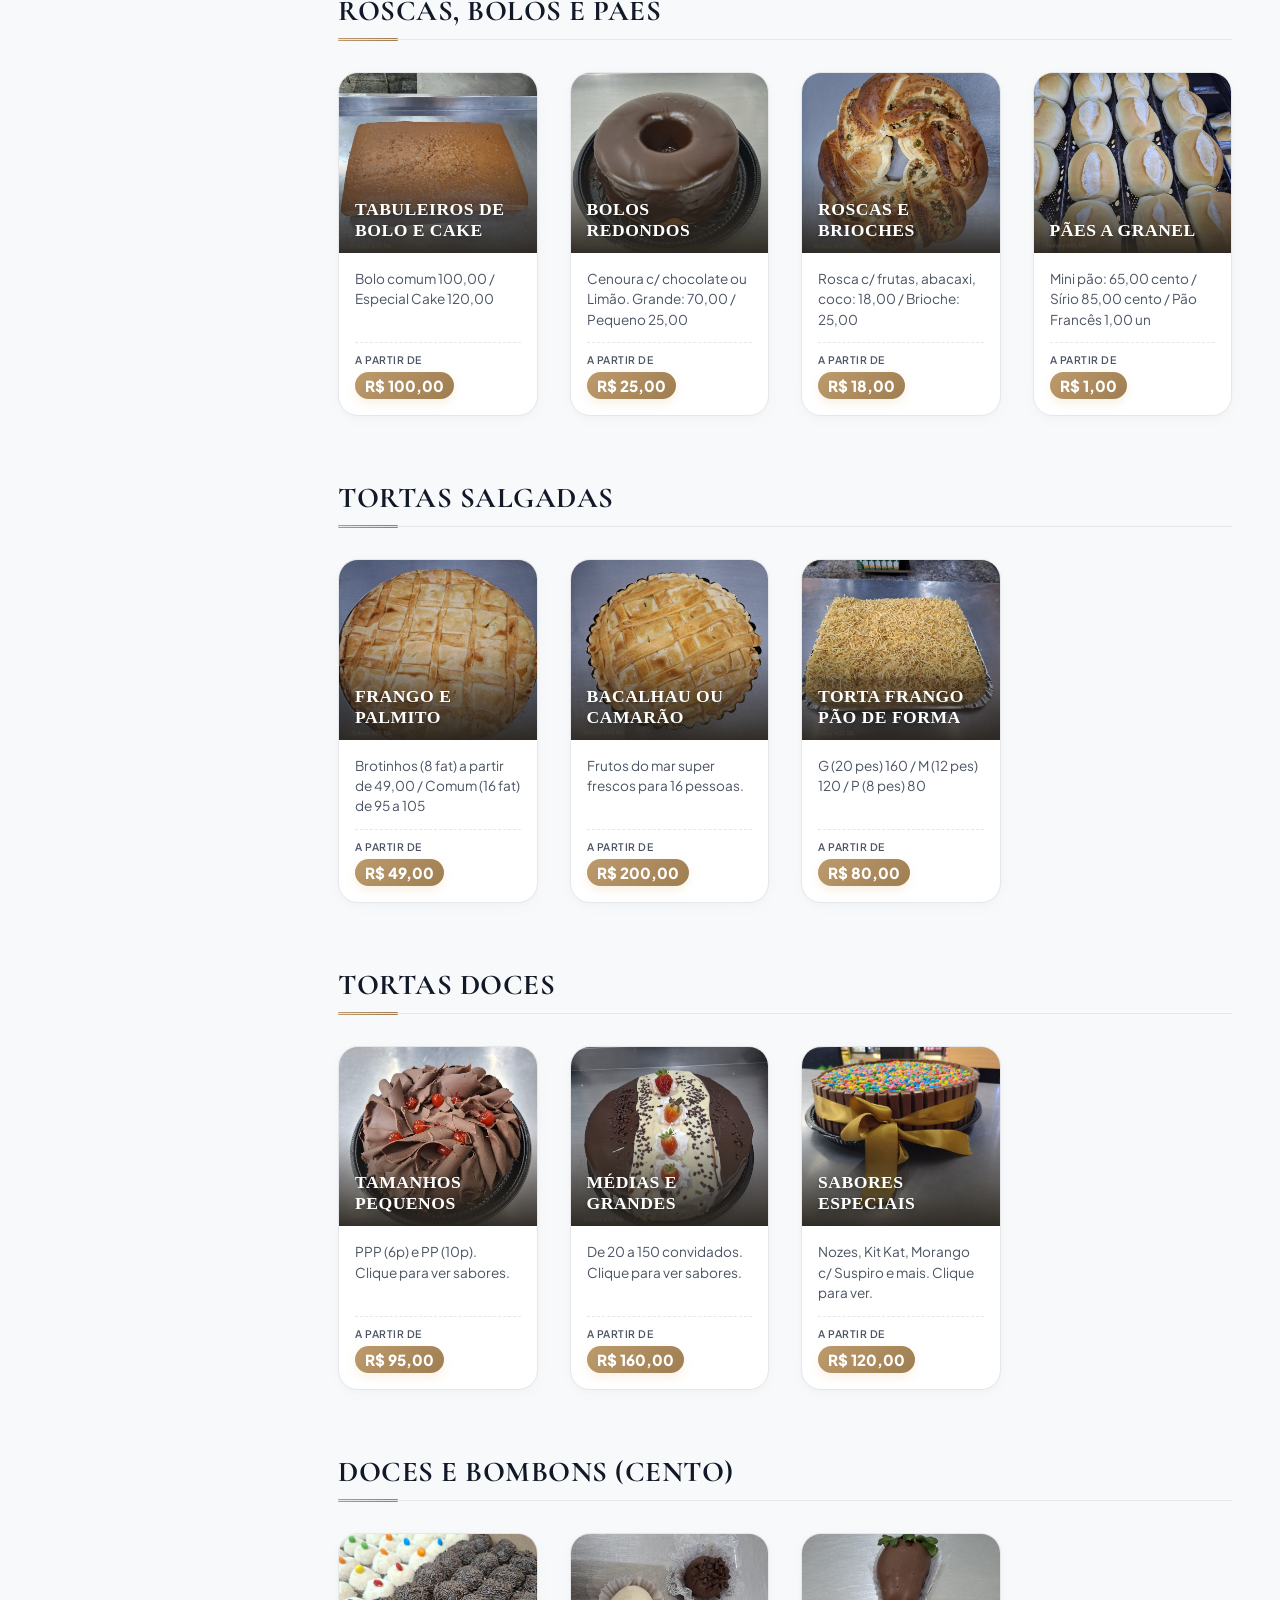
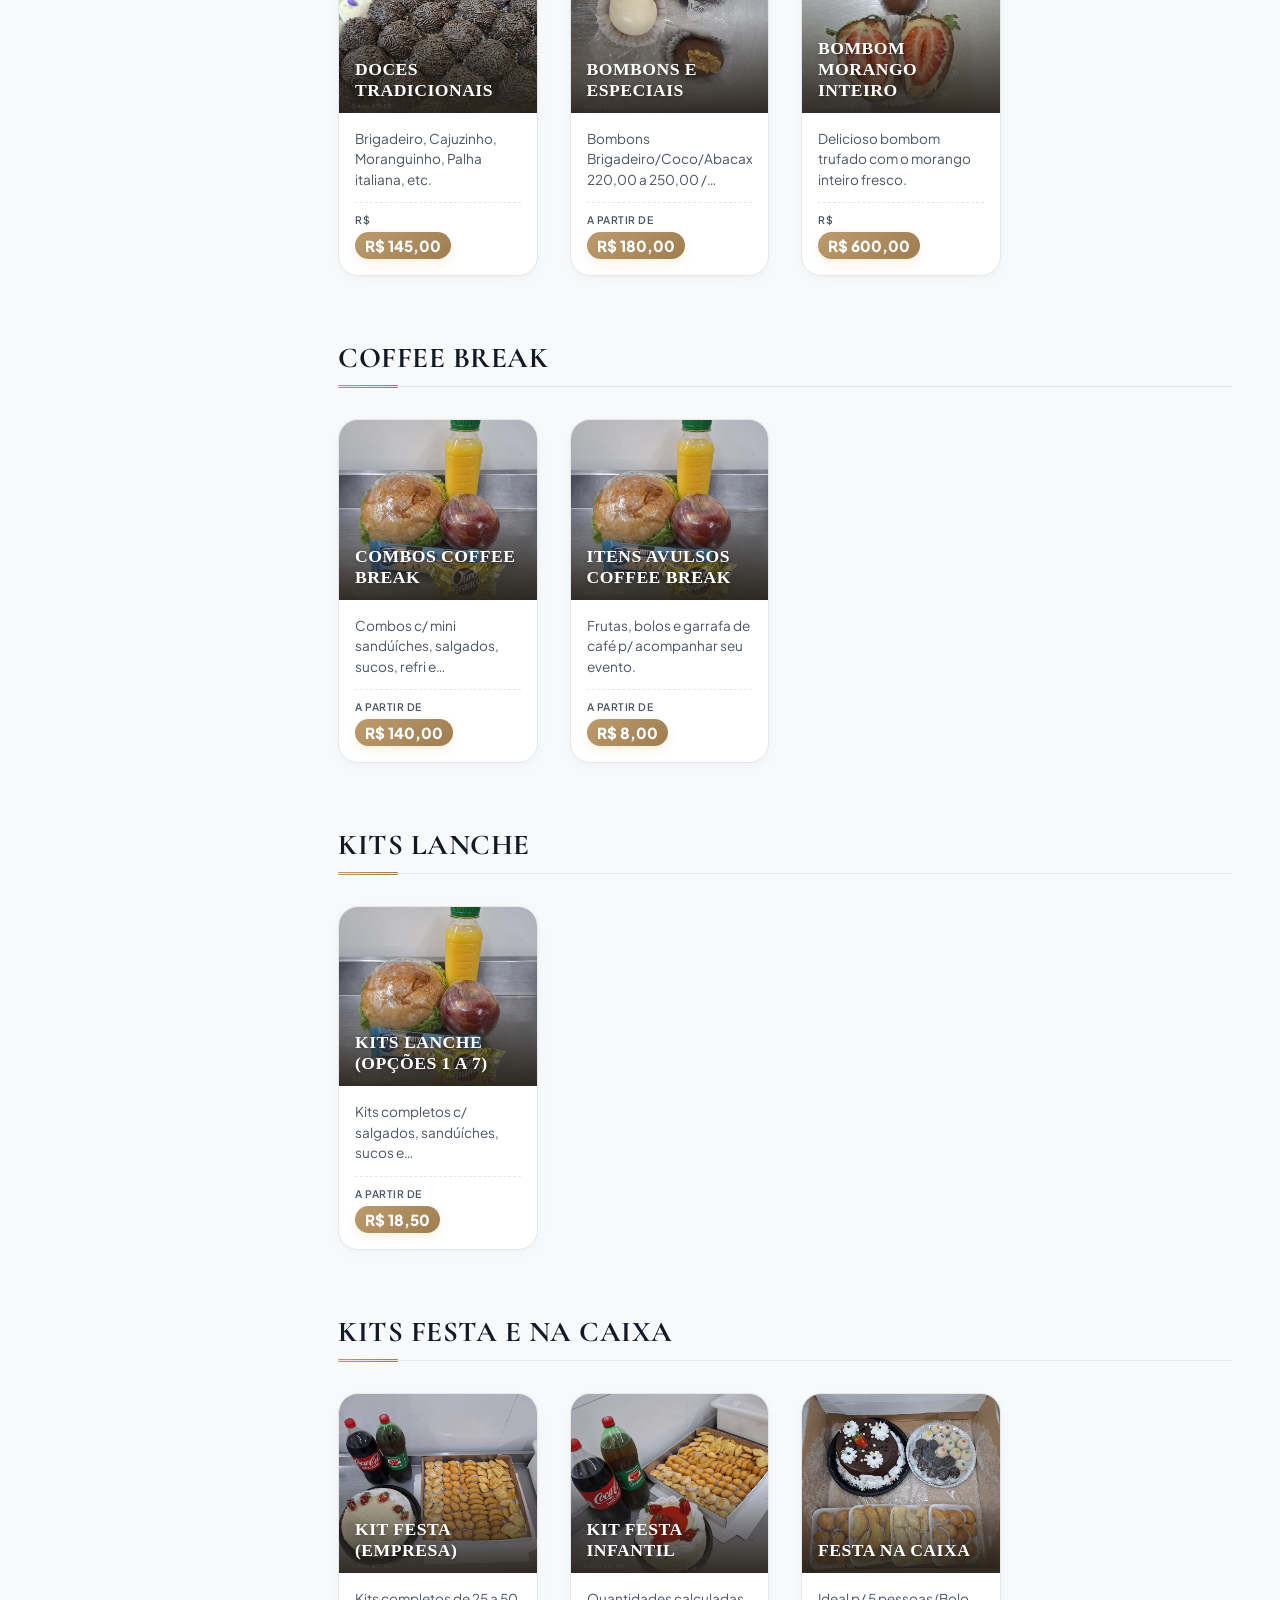
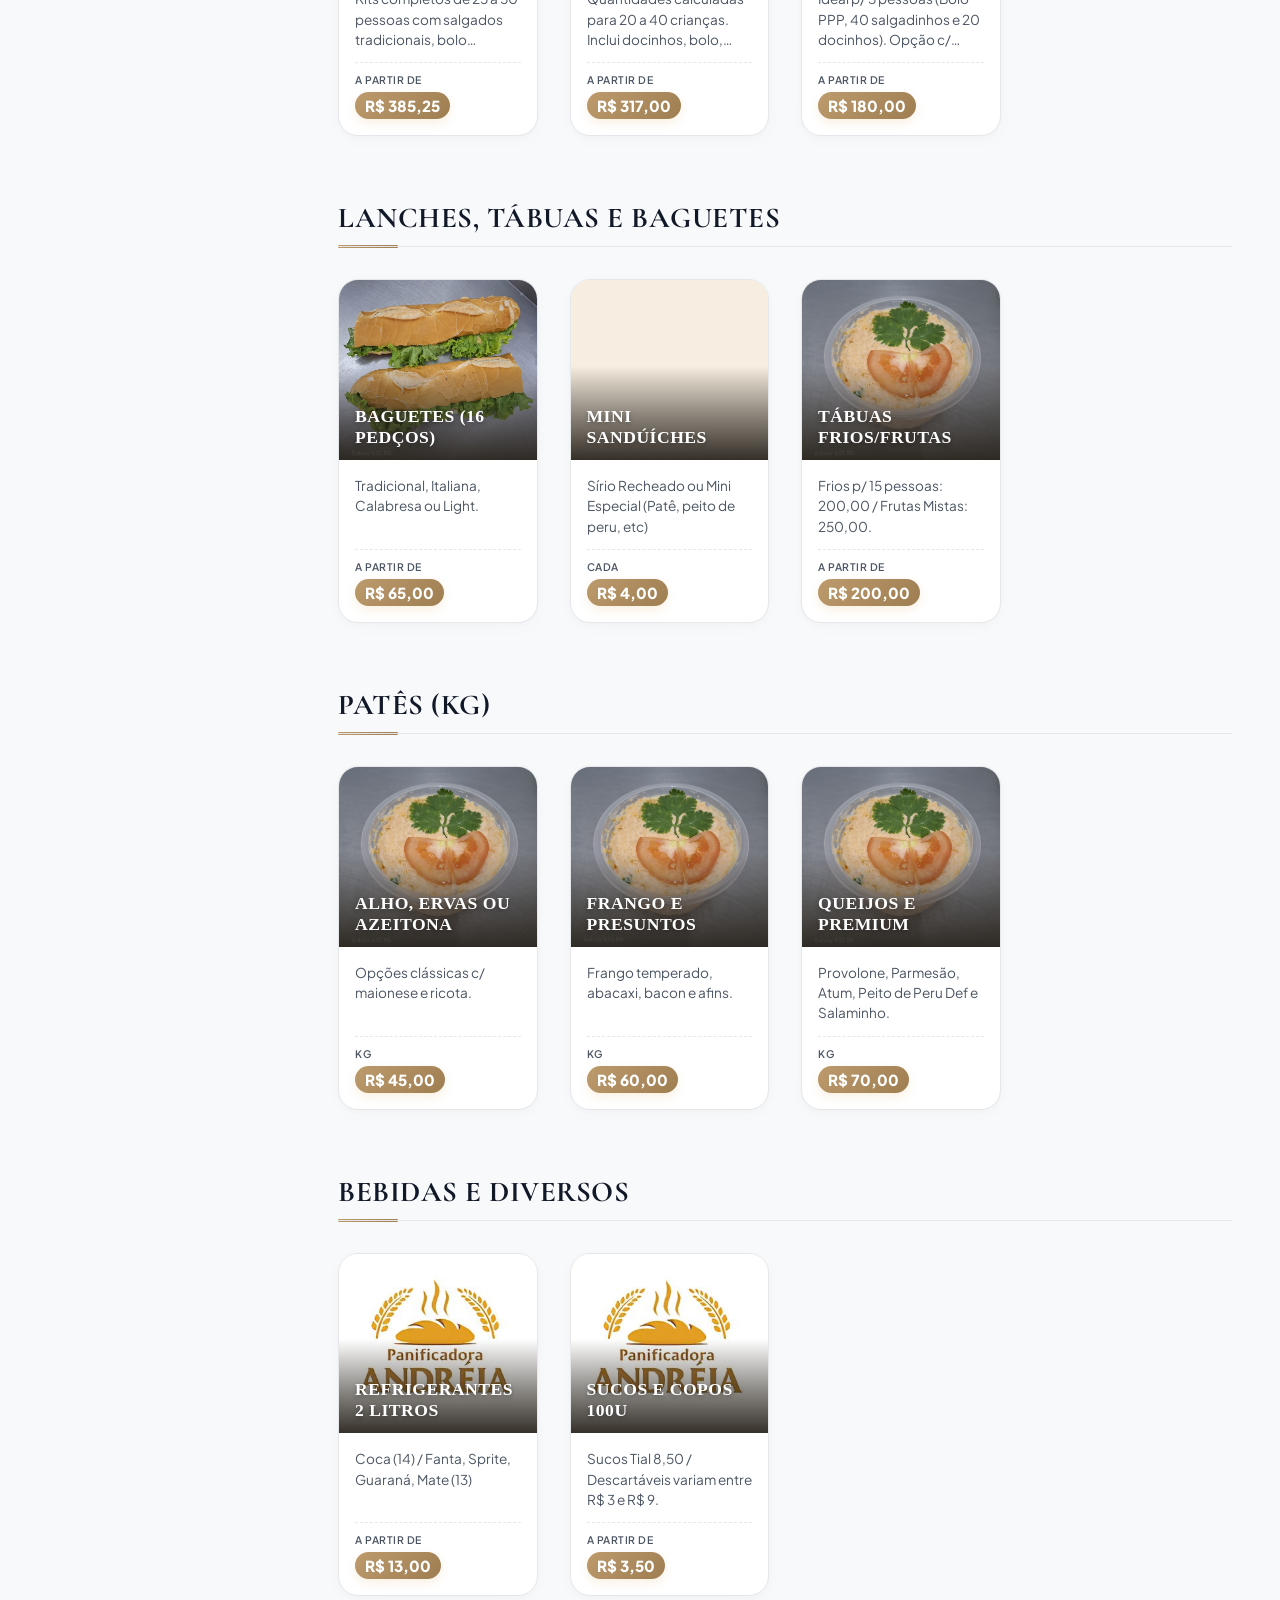
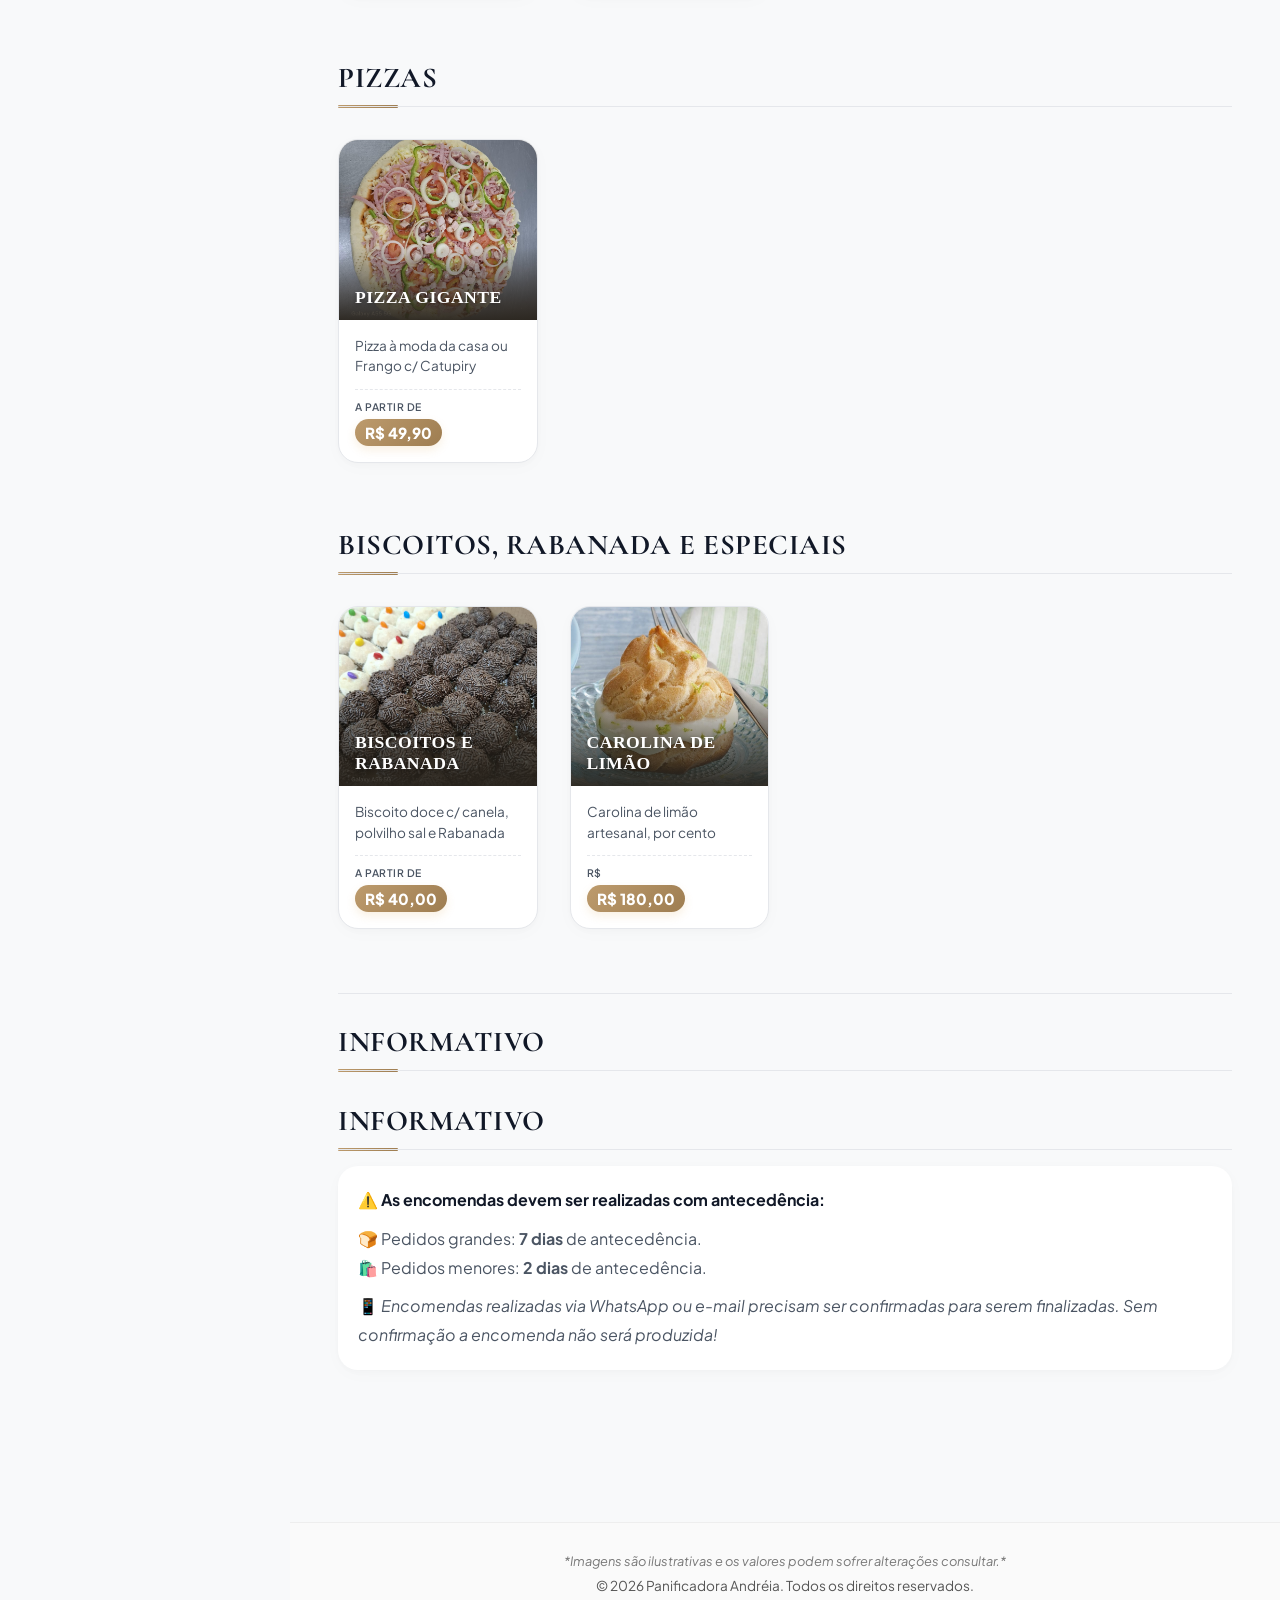
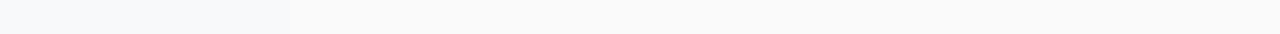
==== commit 2c86b9fc: "update" ====
--- a/index.html
+++ b/index.html
@@ -222,6 +222,7 @@
     <!-- CART OVERLAY BACKGROUND -->
     <div id="cartOverlay" class="cart-overlay-bg"></div>
 
+    <script src="cardapio-data.js"></script>
     <script src="script.js?v=2.0"></script>
 </body>
 </html>
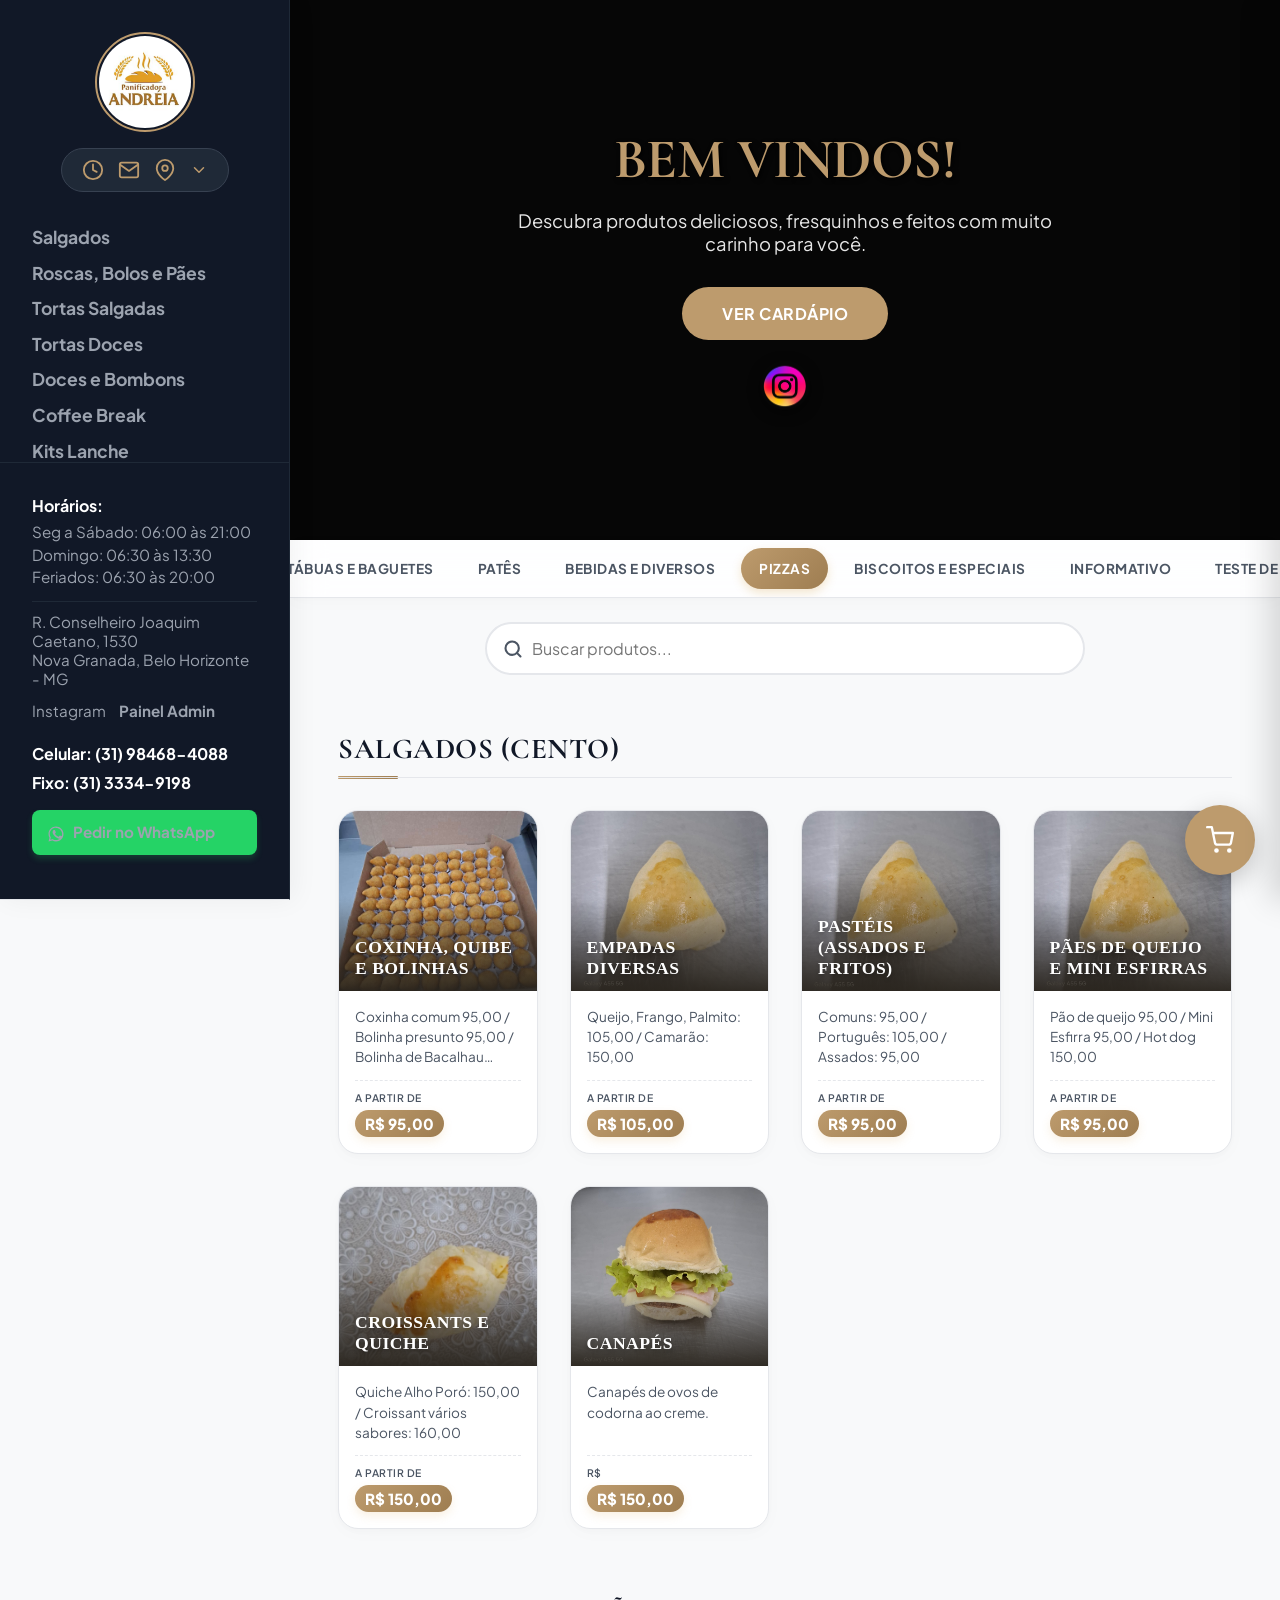
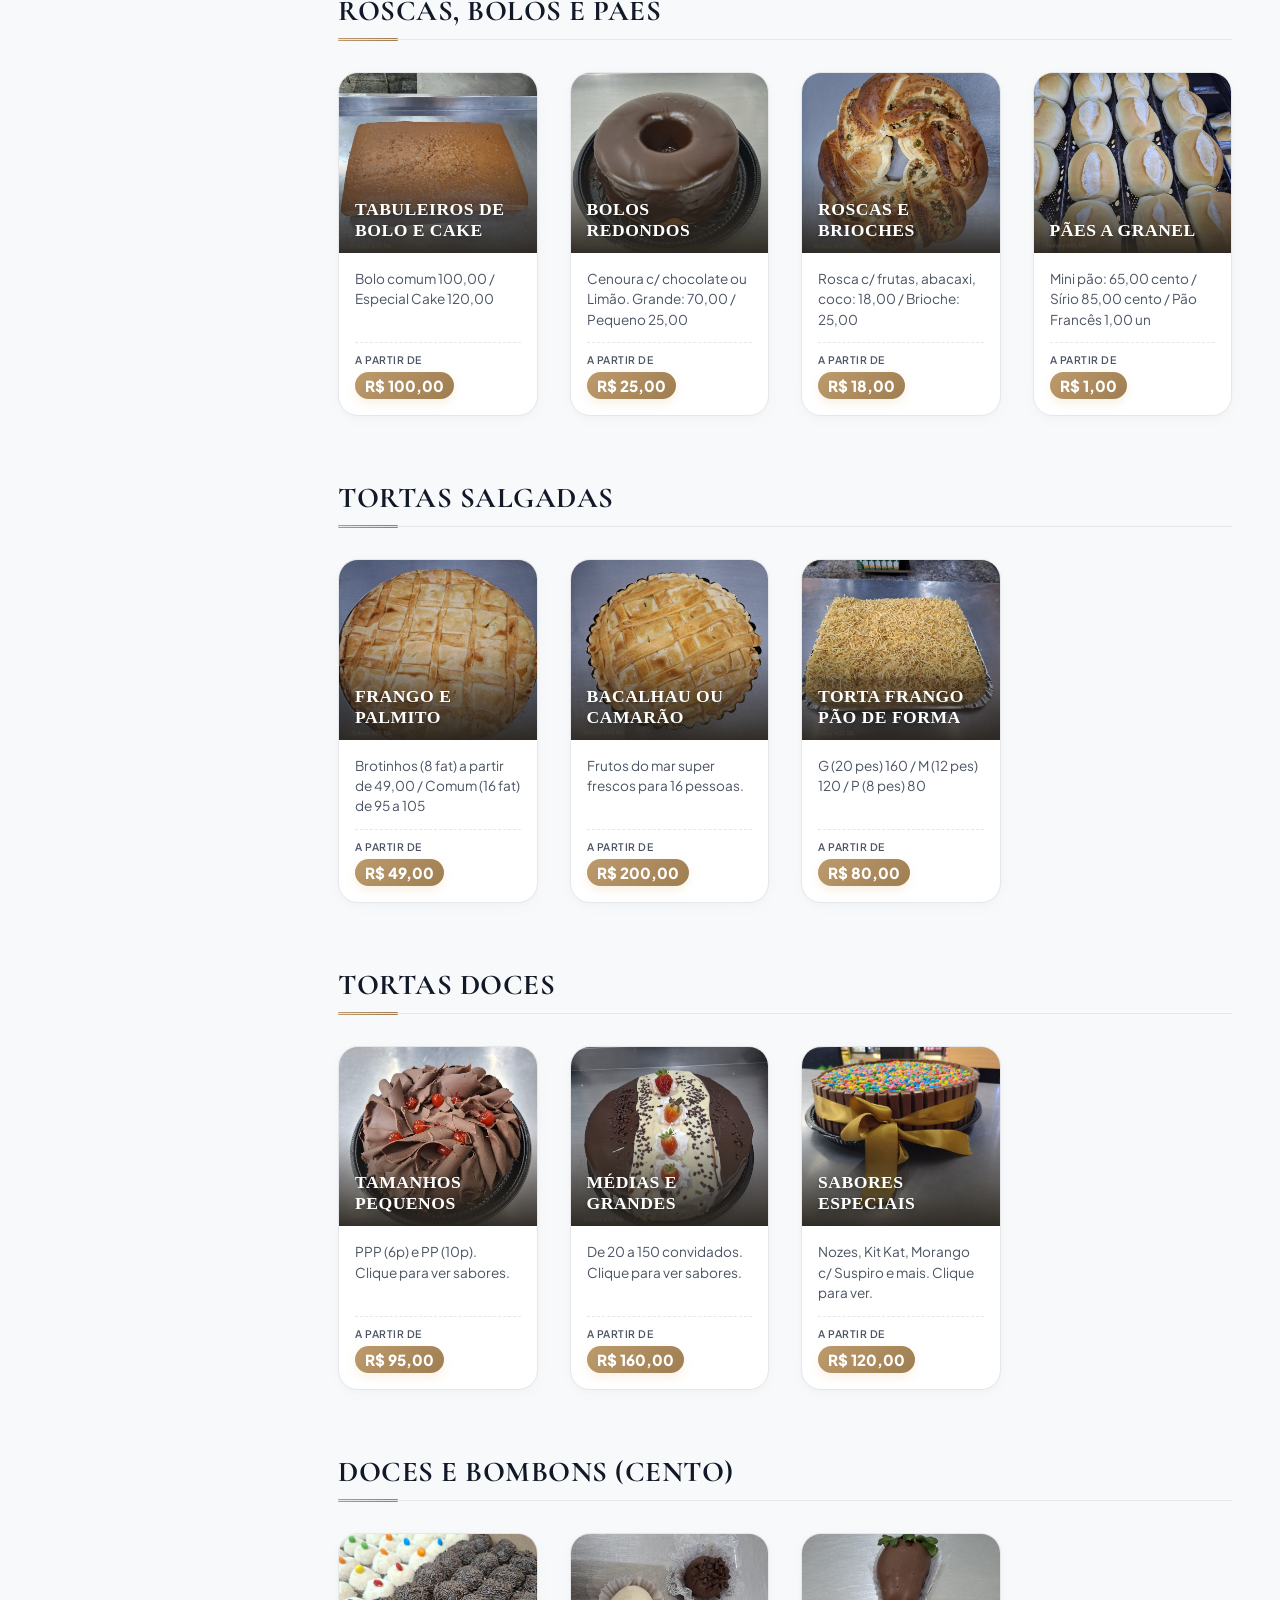
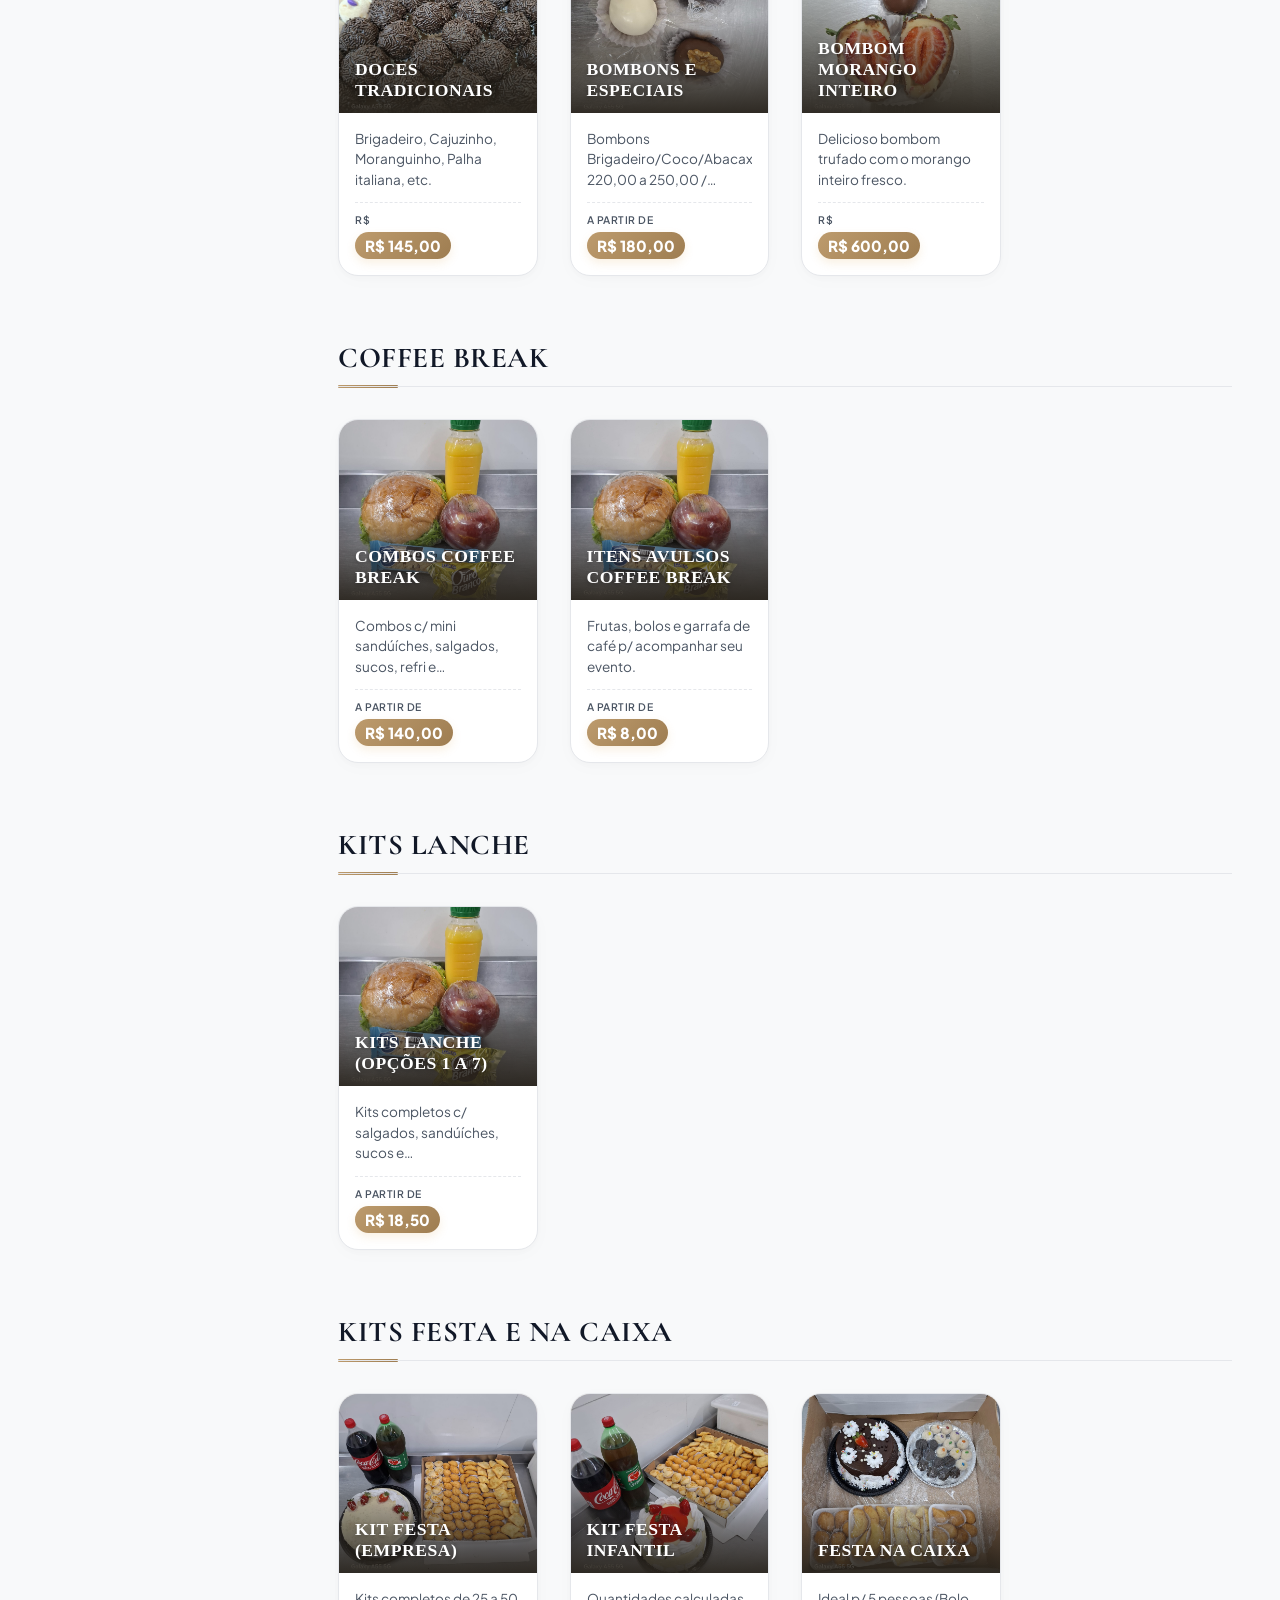
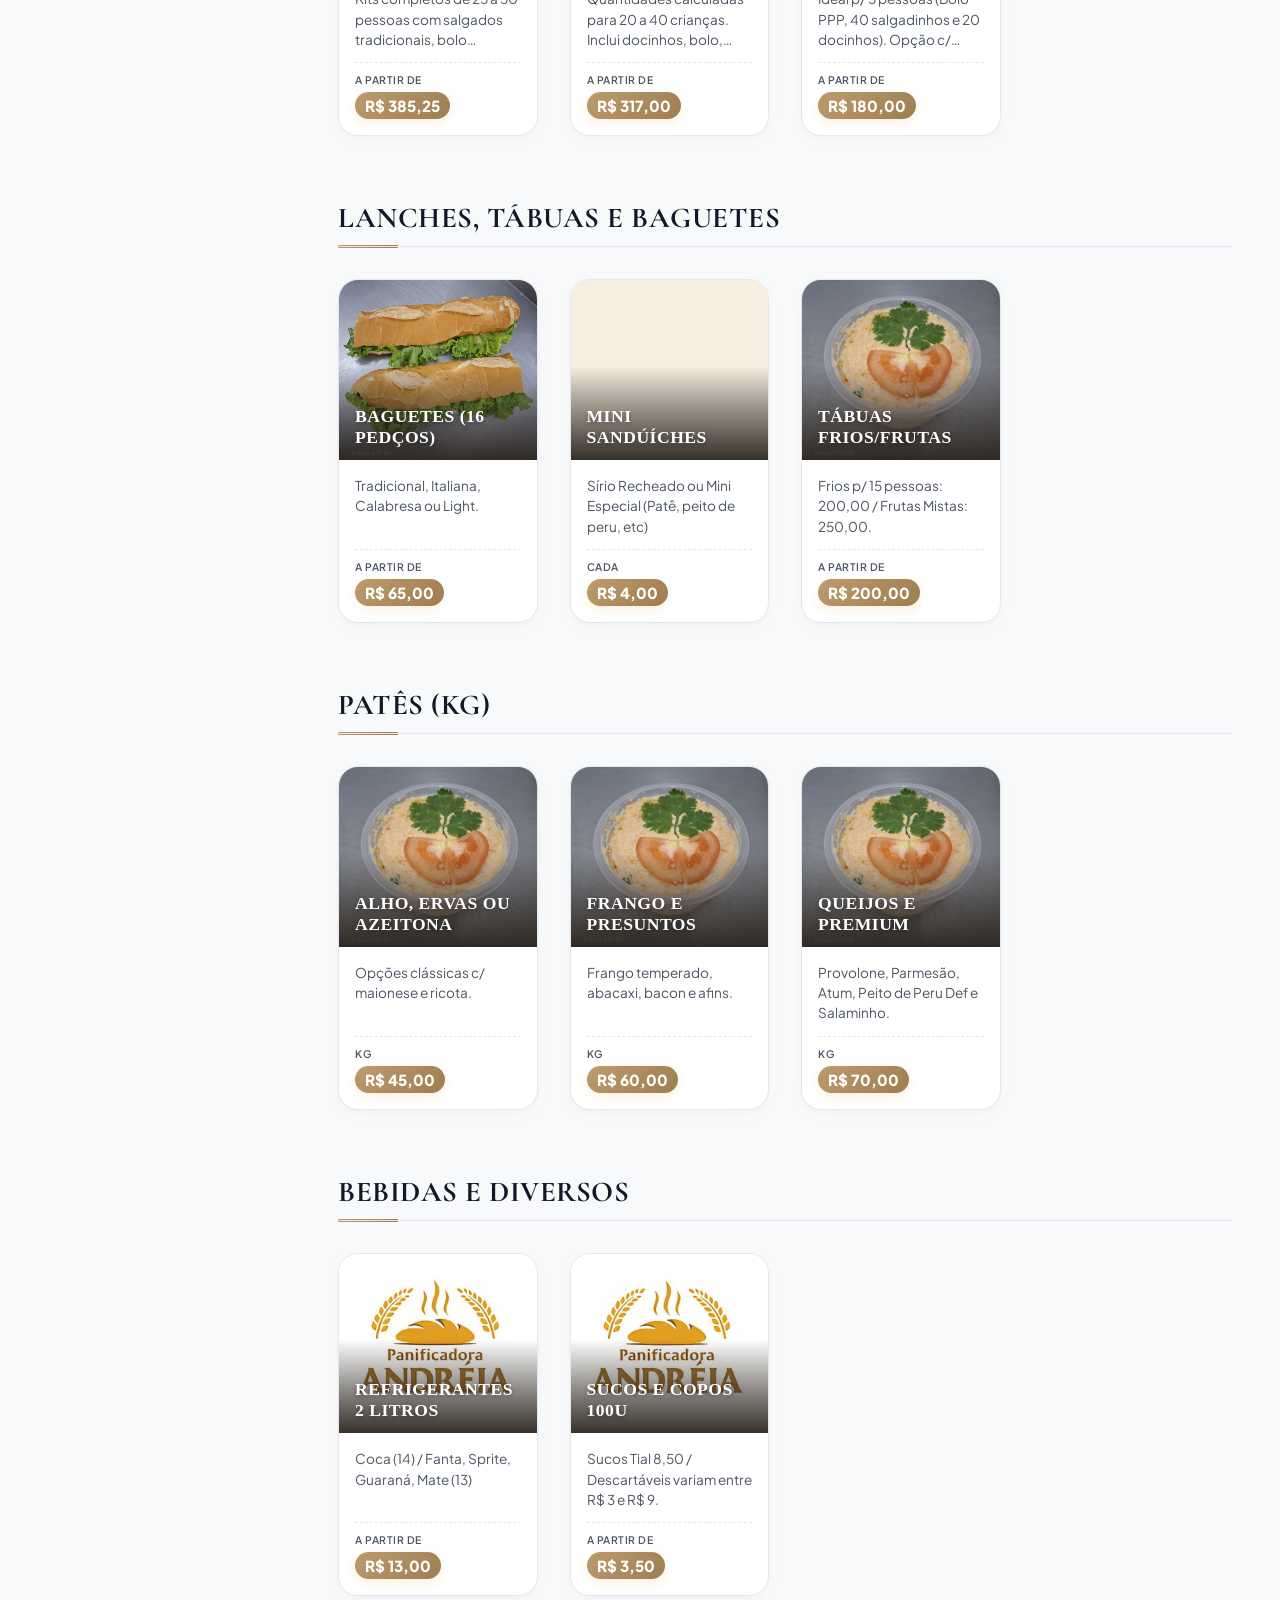
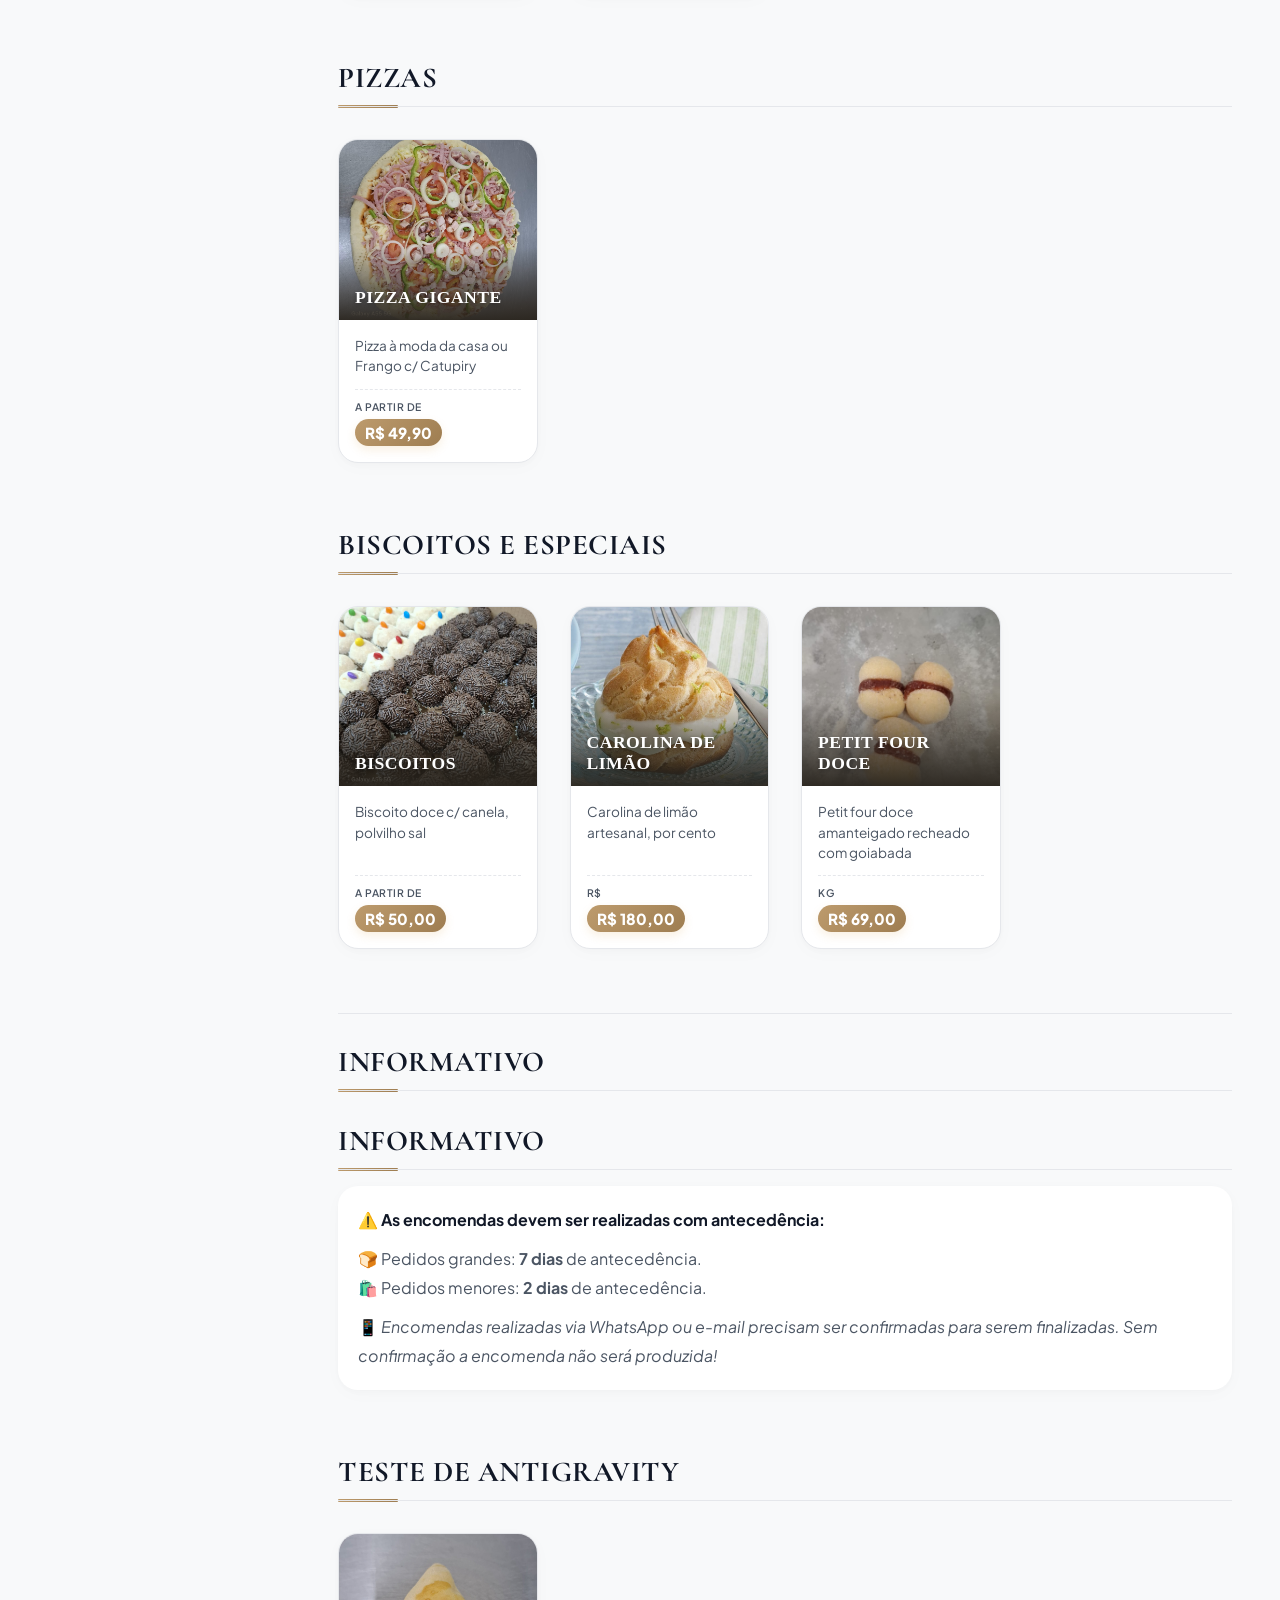
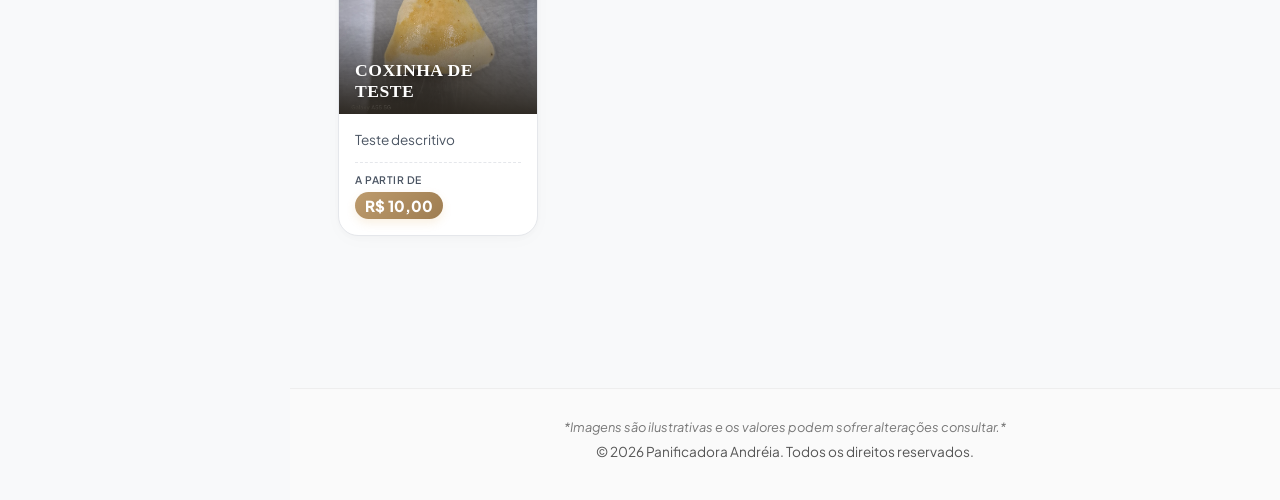
==== commit 6f279e9c: "up" ====
--- a/index.html
+++ b/index.html
@@ -222,7 +222,7 @@
     <!-- CART OVERLAY BACKGROUND -->
     <div id="cartOverlay" class="cart-overlay-bg"></div>
 
-    <script src="cardapio-data.js"></script>
-    <script src="script.js?v=2.0"></script>
+    <script src="cardapio-data.js?v=3.0"></script>
+    <script src="script.js?v=3.0"></script>
 </body>
 </html>
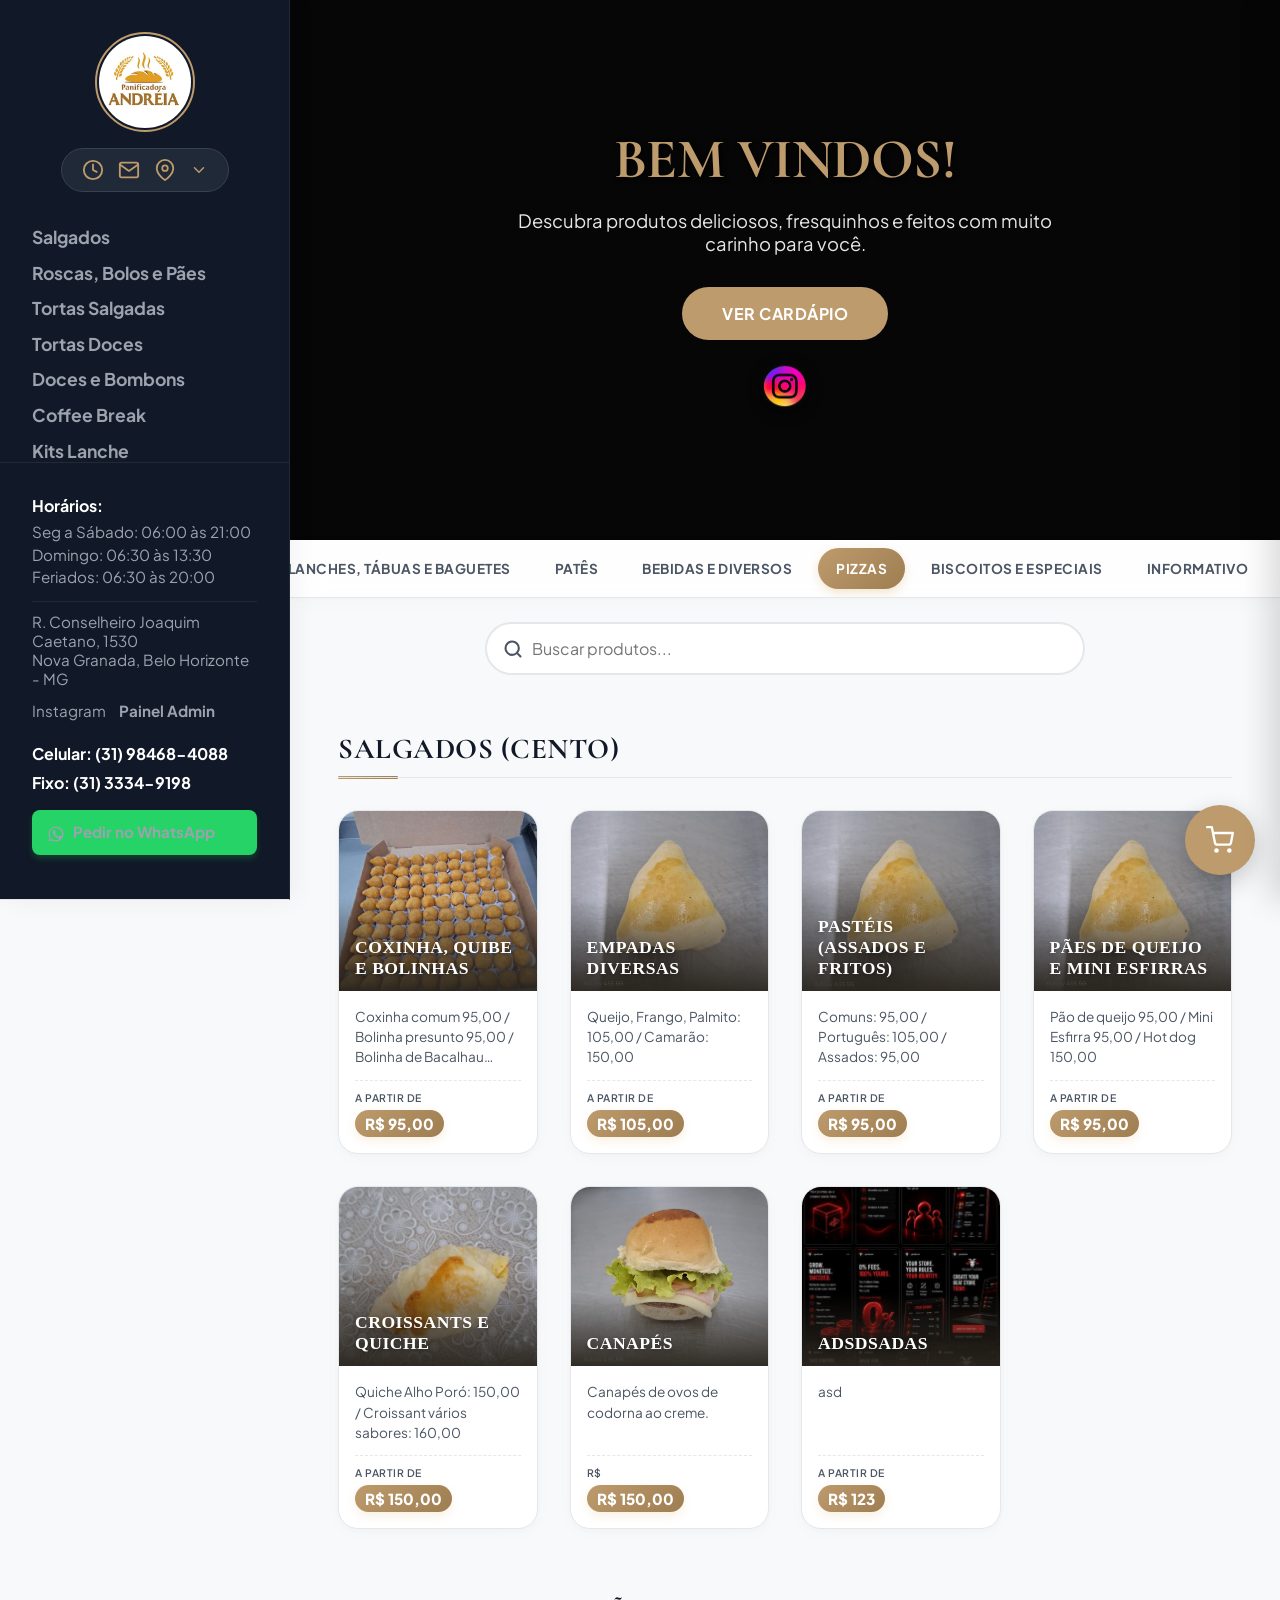
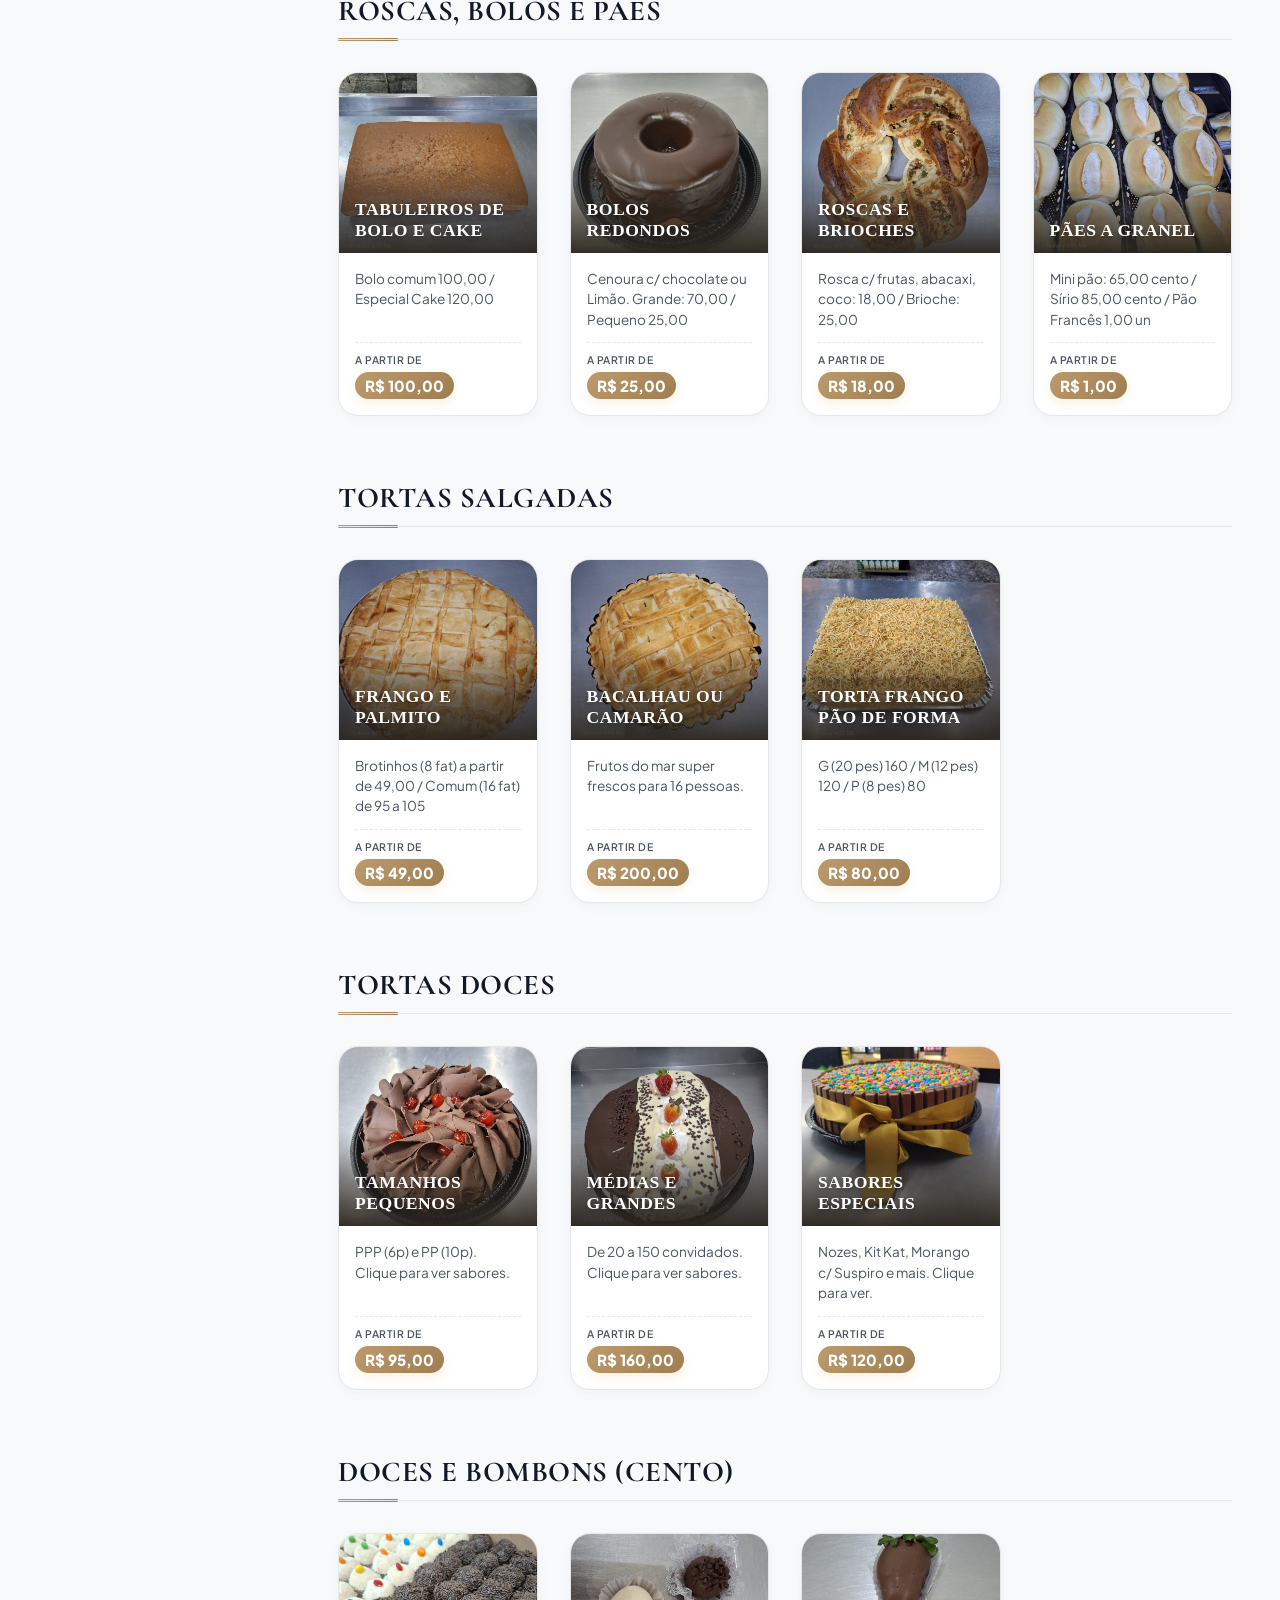
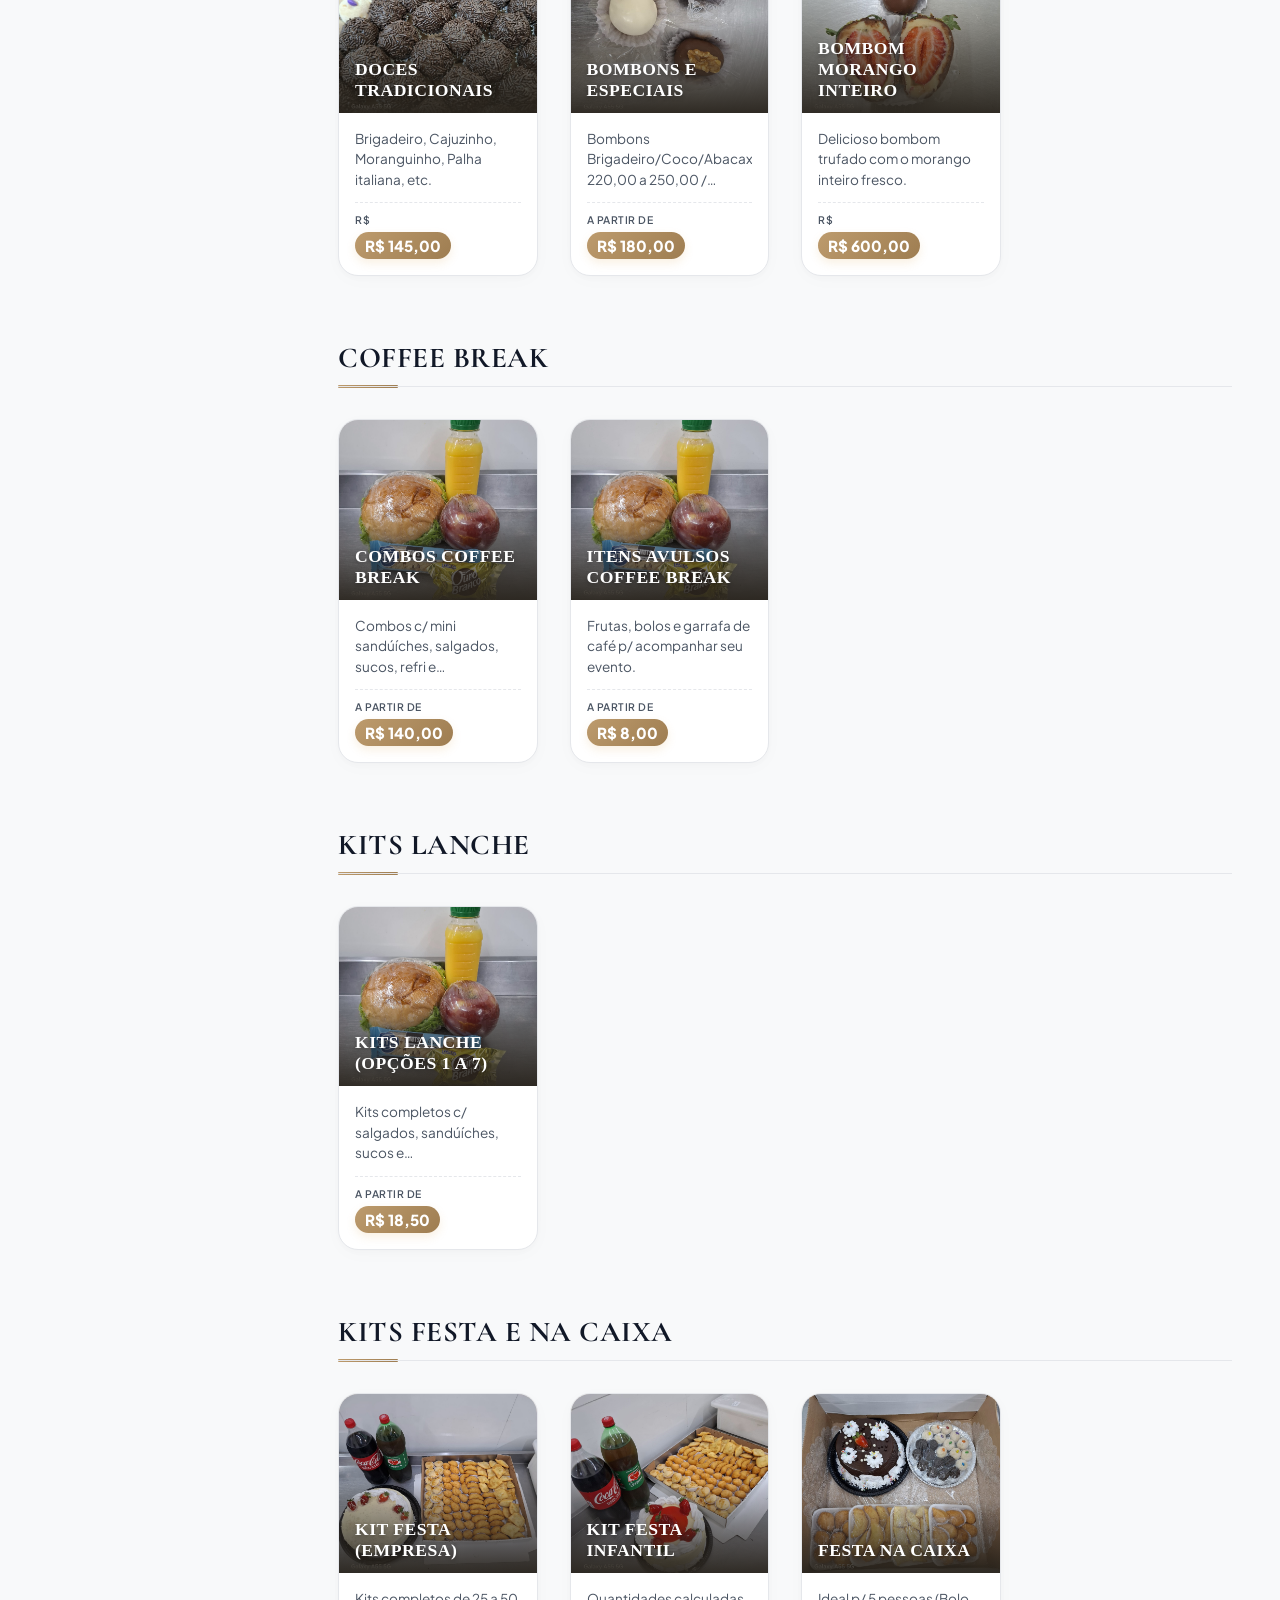
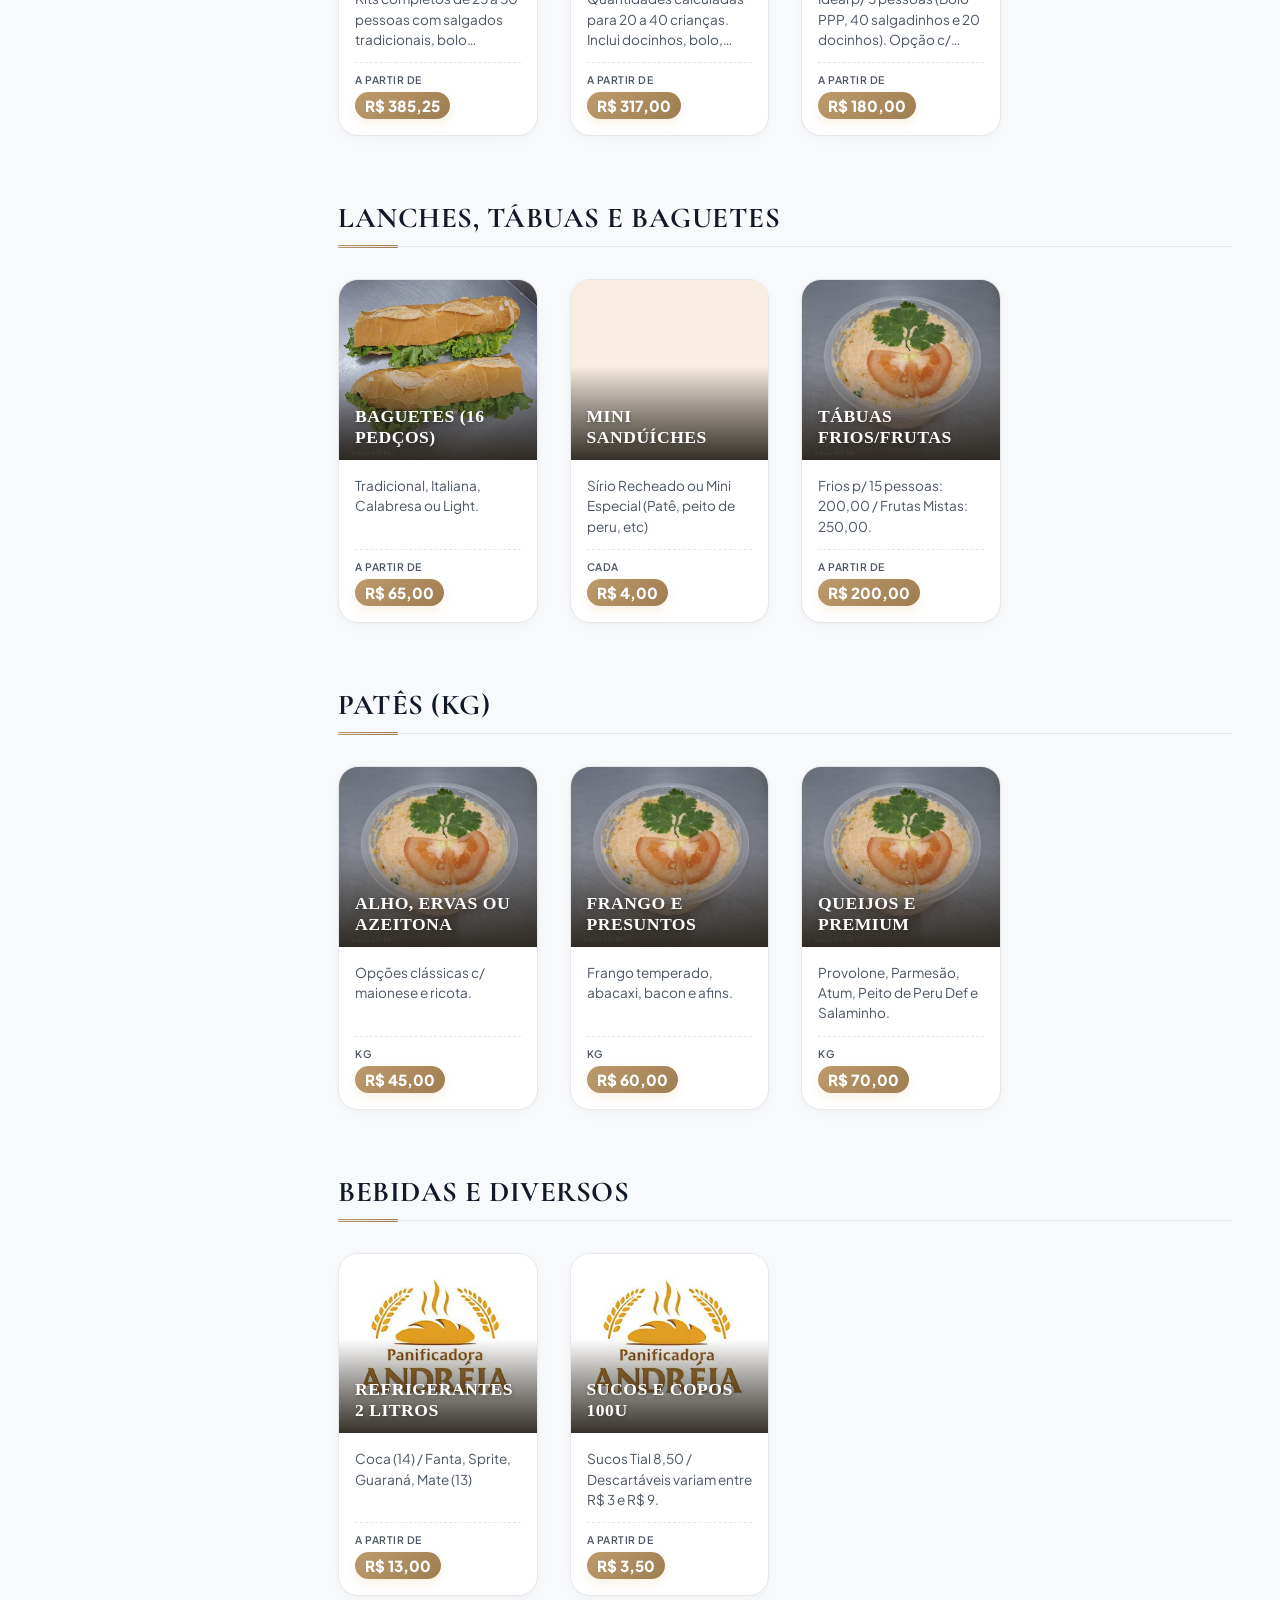
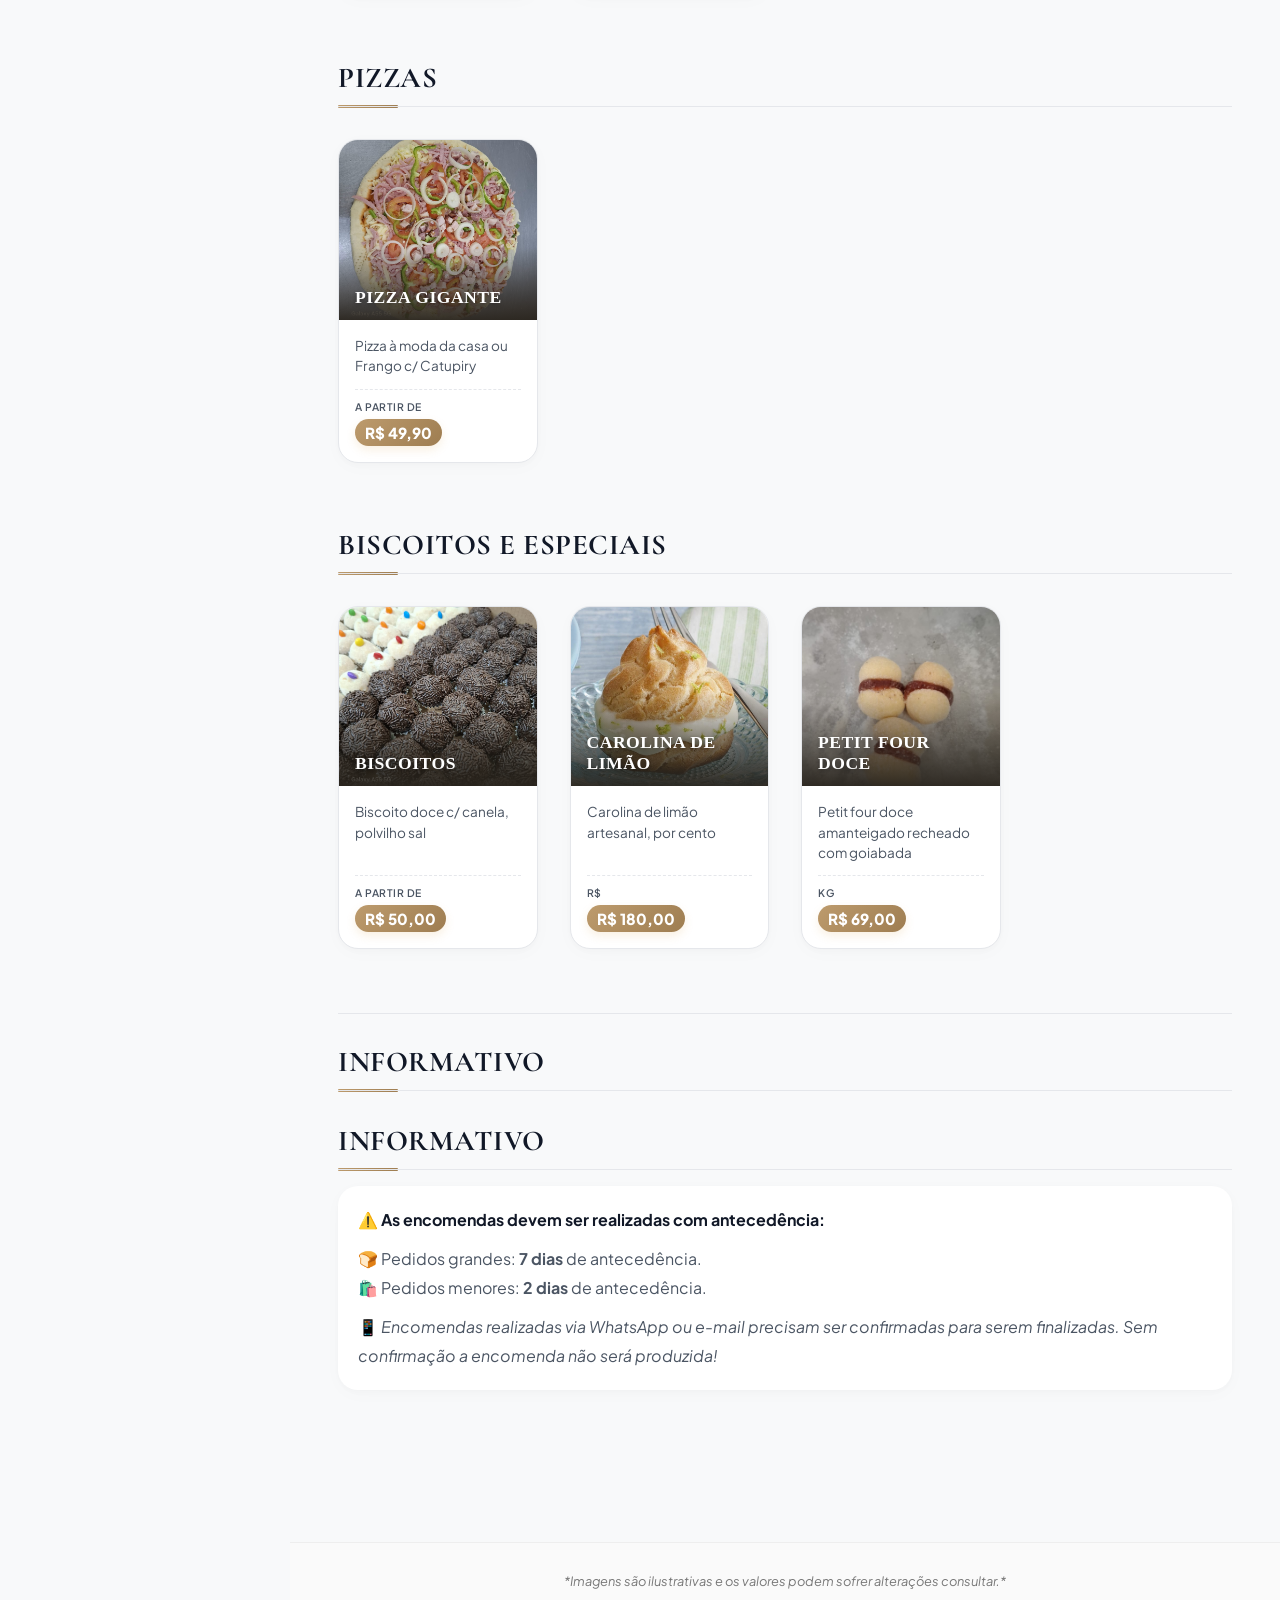
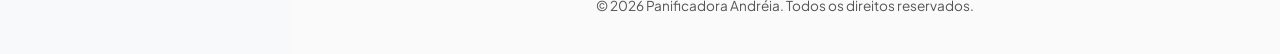
==== commit bca59a66: "up" ====
--- a/index.html
+++ b/index.html
@@ -222,7 +222,7 @@
     <!-- CART OVERLAY BACKGROUND -->
     <div id="cartOverlay" class="cart-overlay-bg"></div>
 
-    <script src="cardapio-data.js?v=3.0"></script>
-    <script src="script.js?v=3.0"></script>
+    <script src="cardapio-data.js?v=3.2"></script>
+    <script src="script.js?v=3.2"></script>
 </body>
 </html>
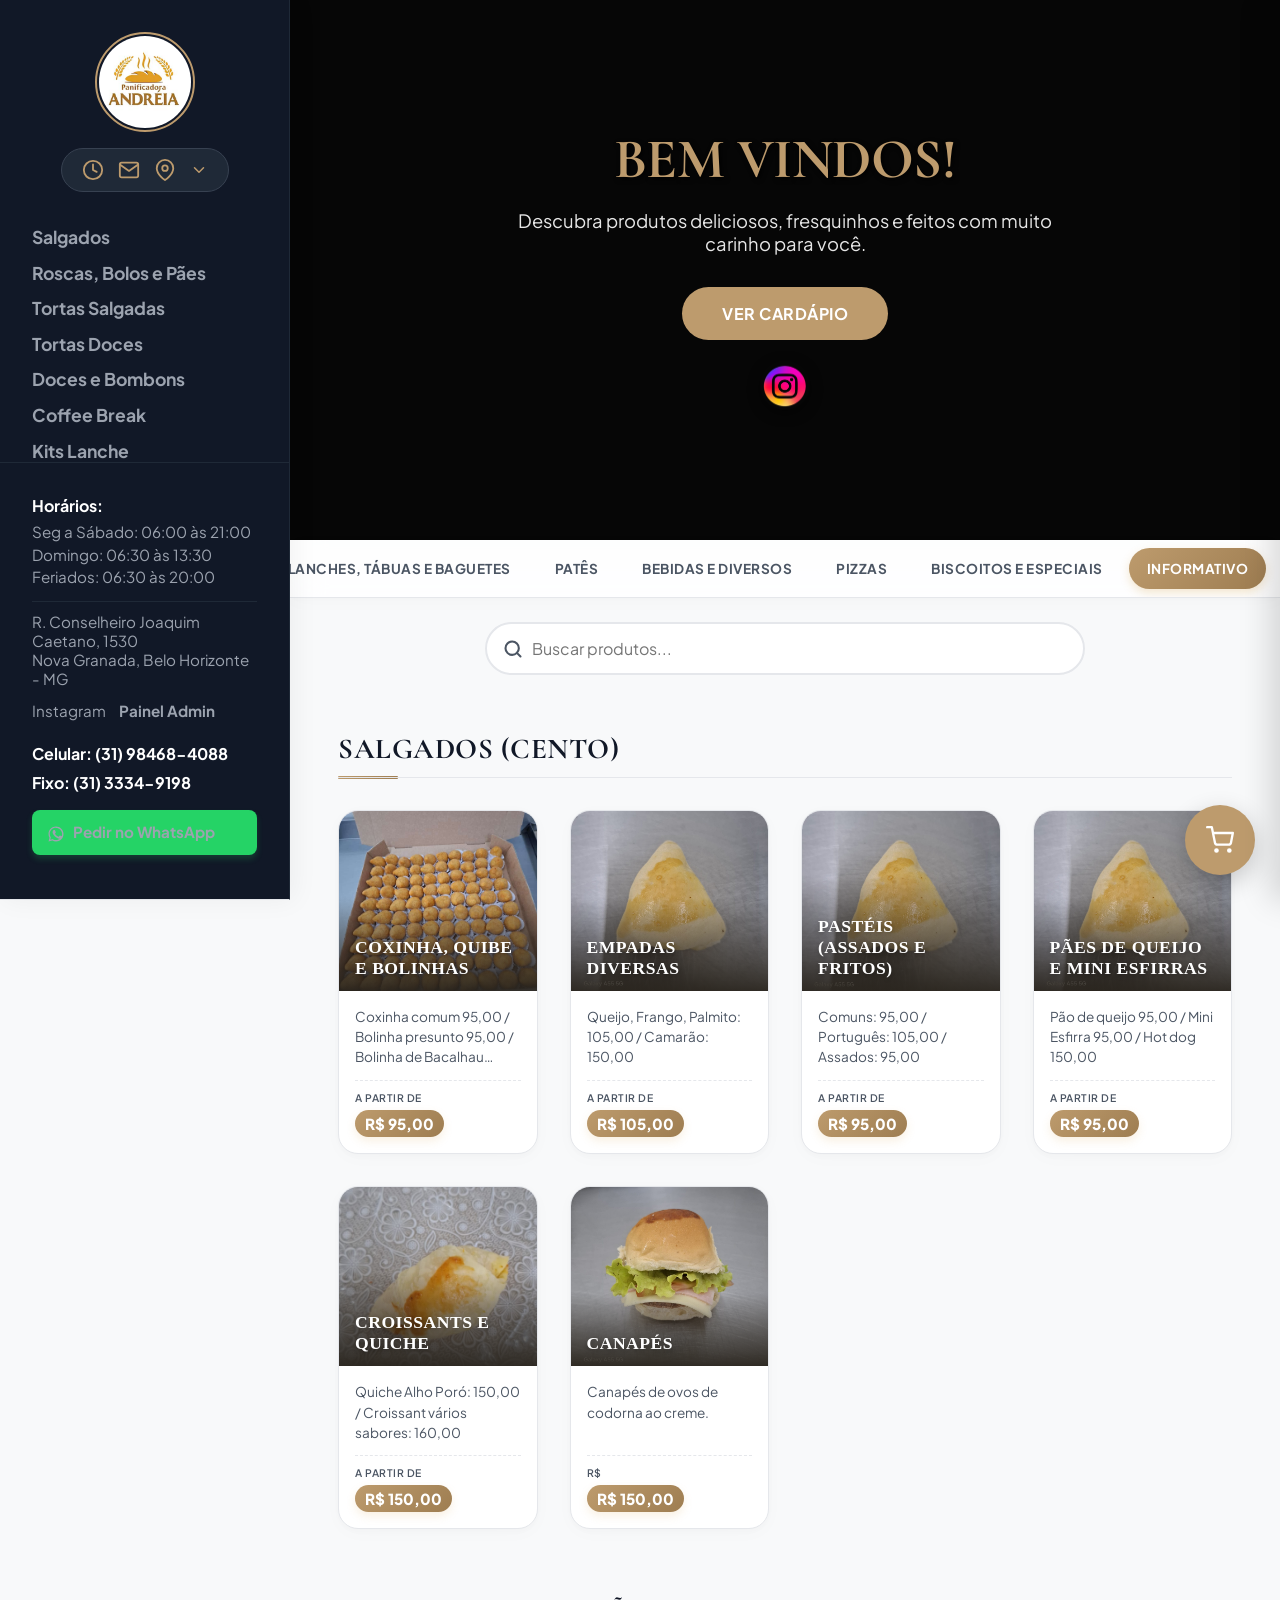
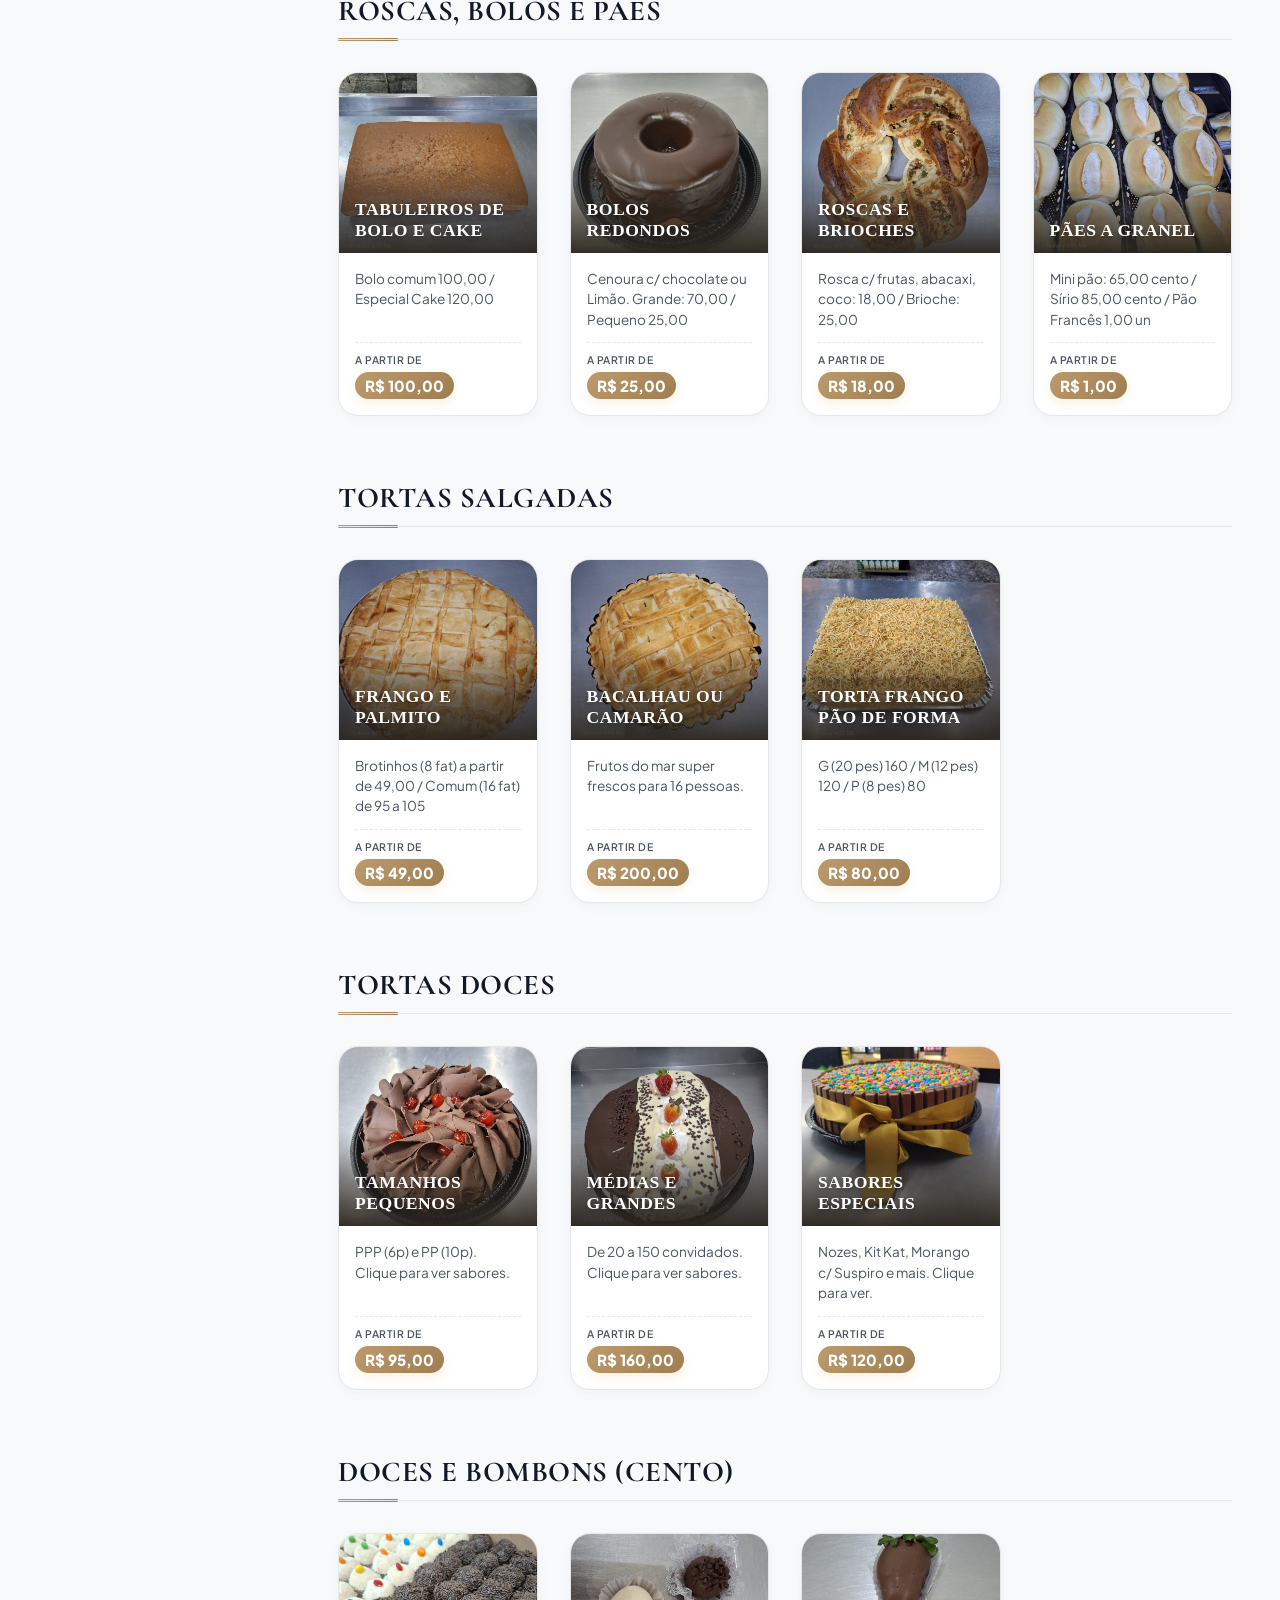
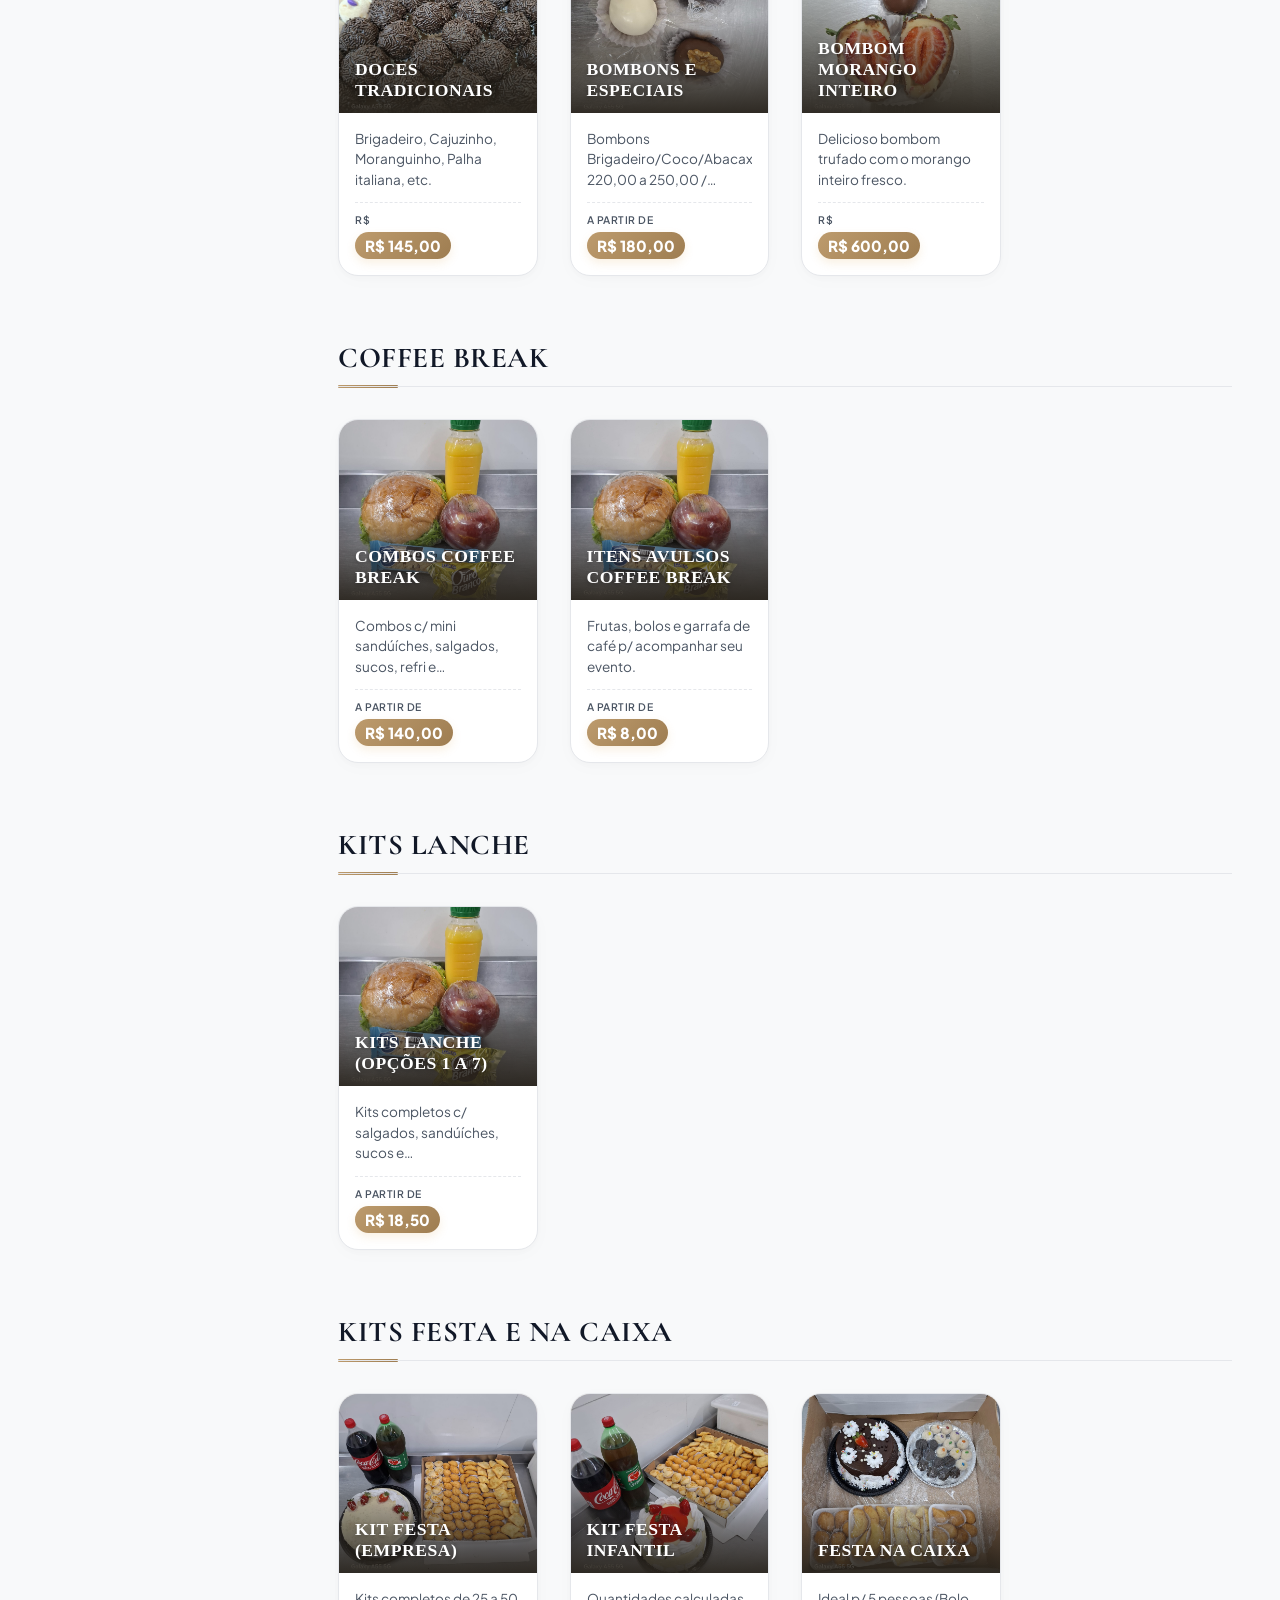
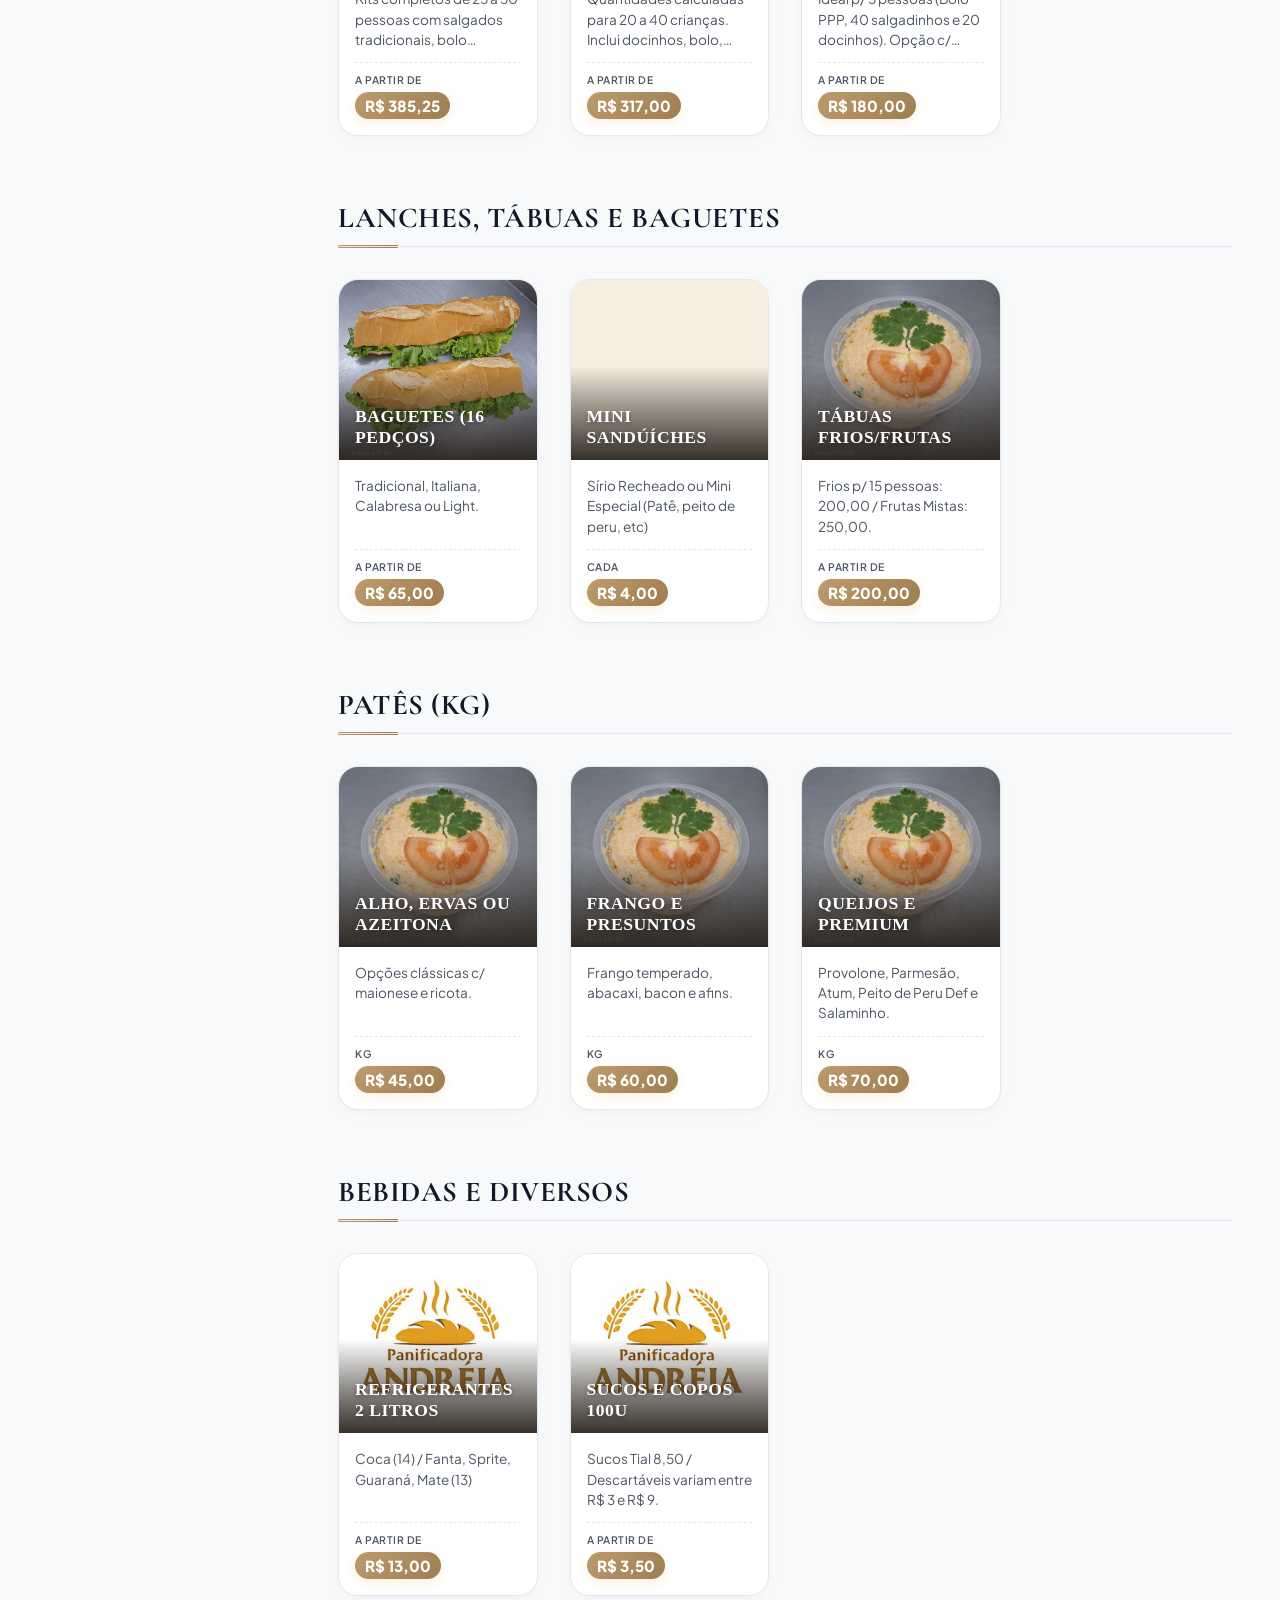
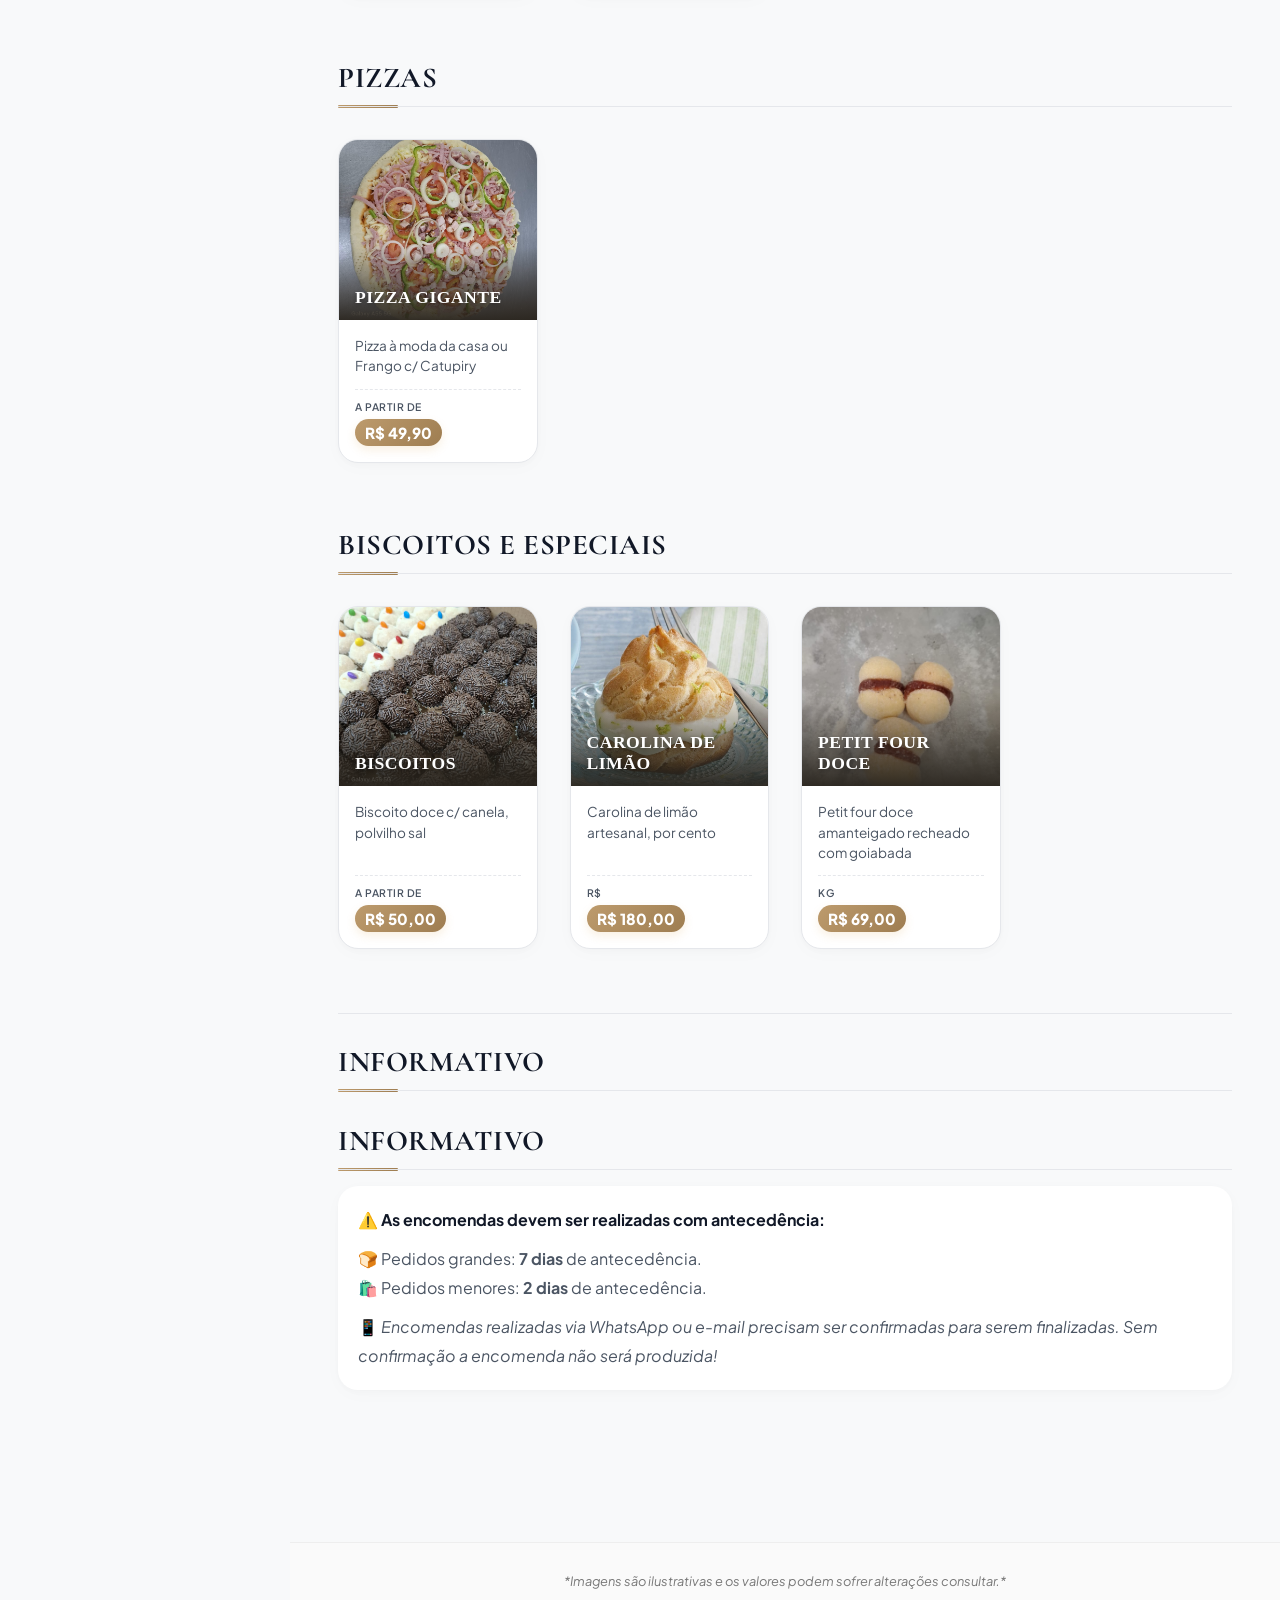
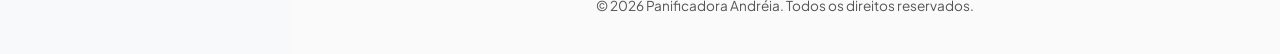
==== commit 7974f951: "up" ====
--- a/index.html
+++ b/index.html
@@ -222,7 +222,7 @@
     <!-- CART OVERLAY BACKGROUND -->
     <div id="cartOverlay" class="cart-overlay-bg"></div>
 
-    <script src="cardapio-data.js?v=3.2"></script>
-    <script src="script.js?v=3.2"></script>
+    <script src="cardapio-data.js?v=3.4"></script>
+    <script src="script.js?v=3.4"></script>
 </body>
 </html>
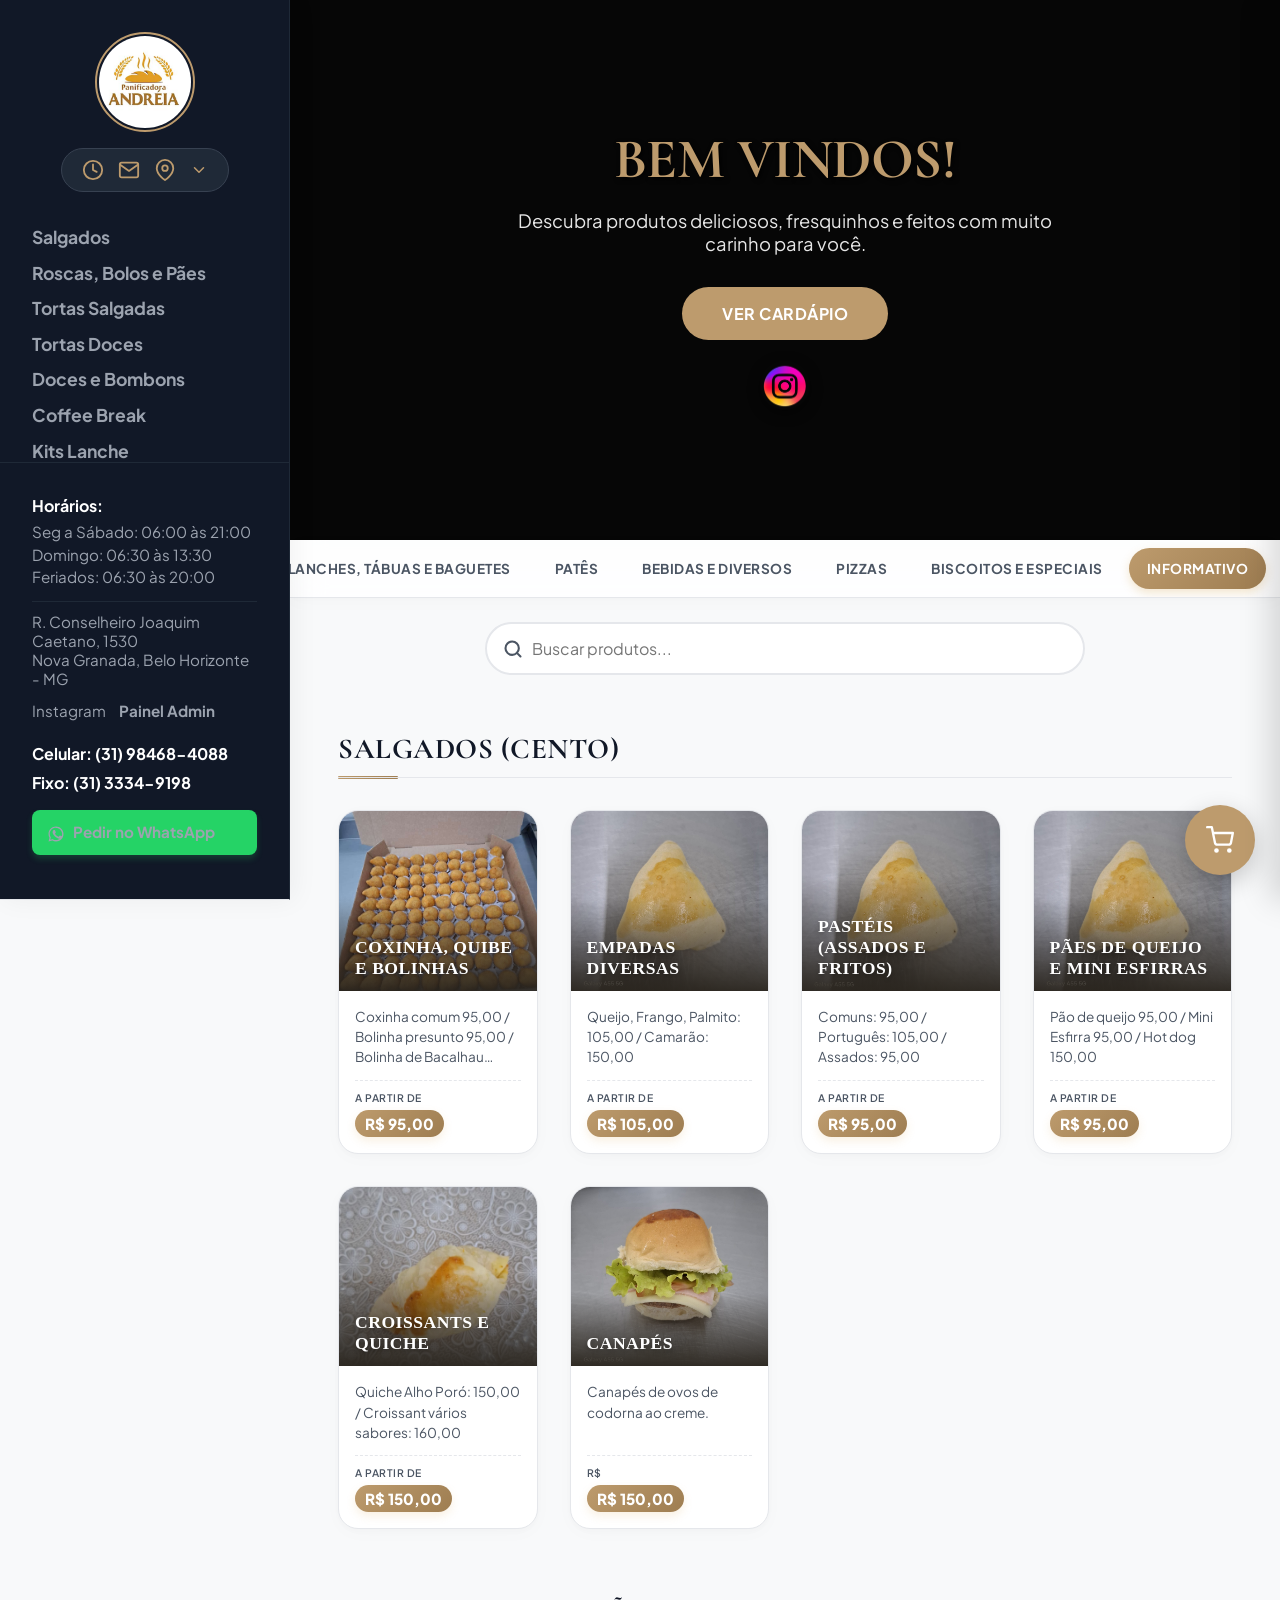
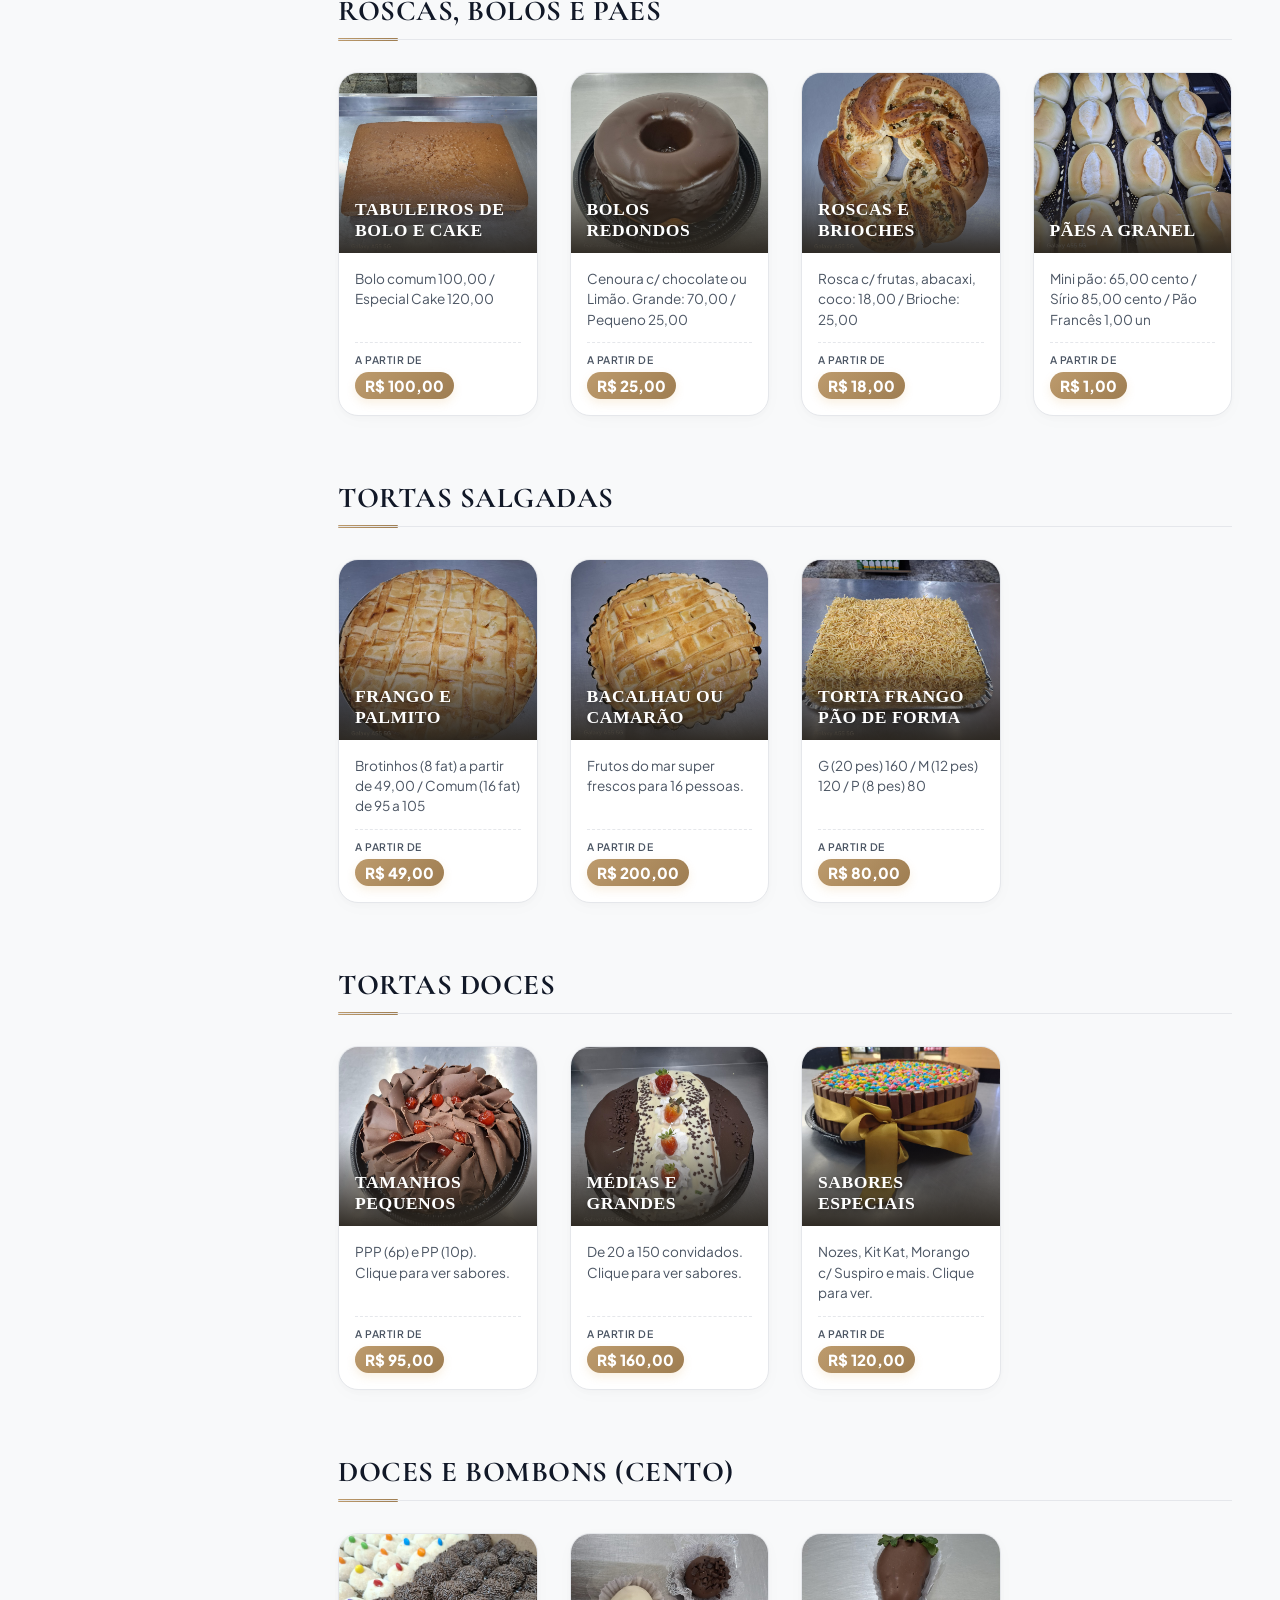
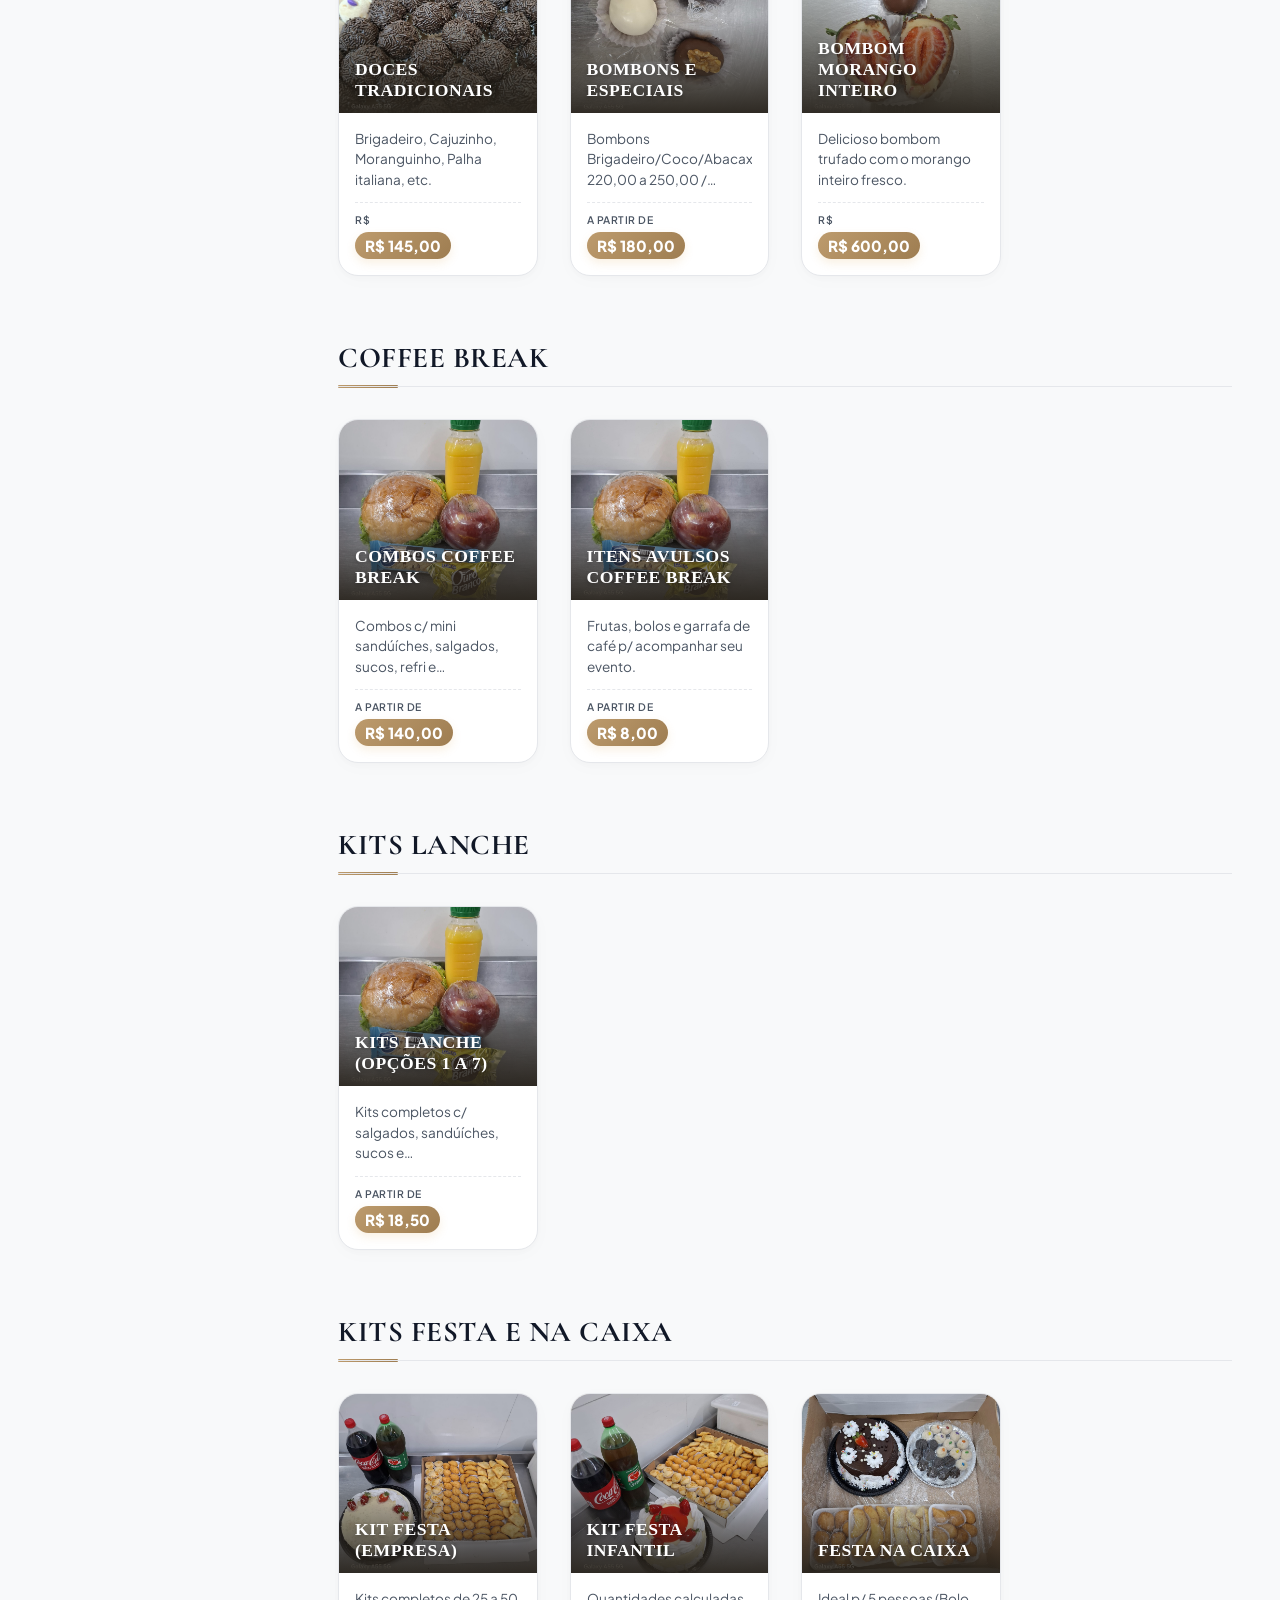
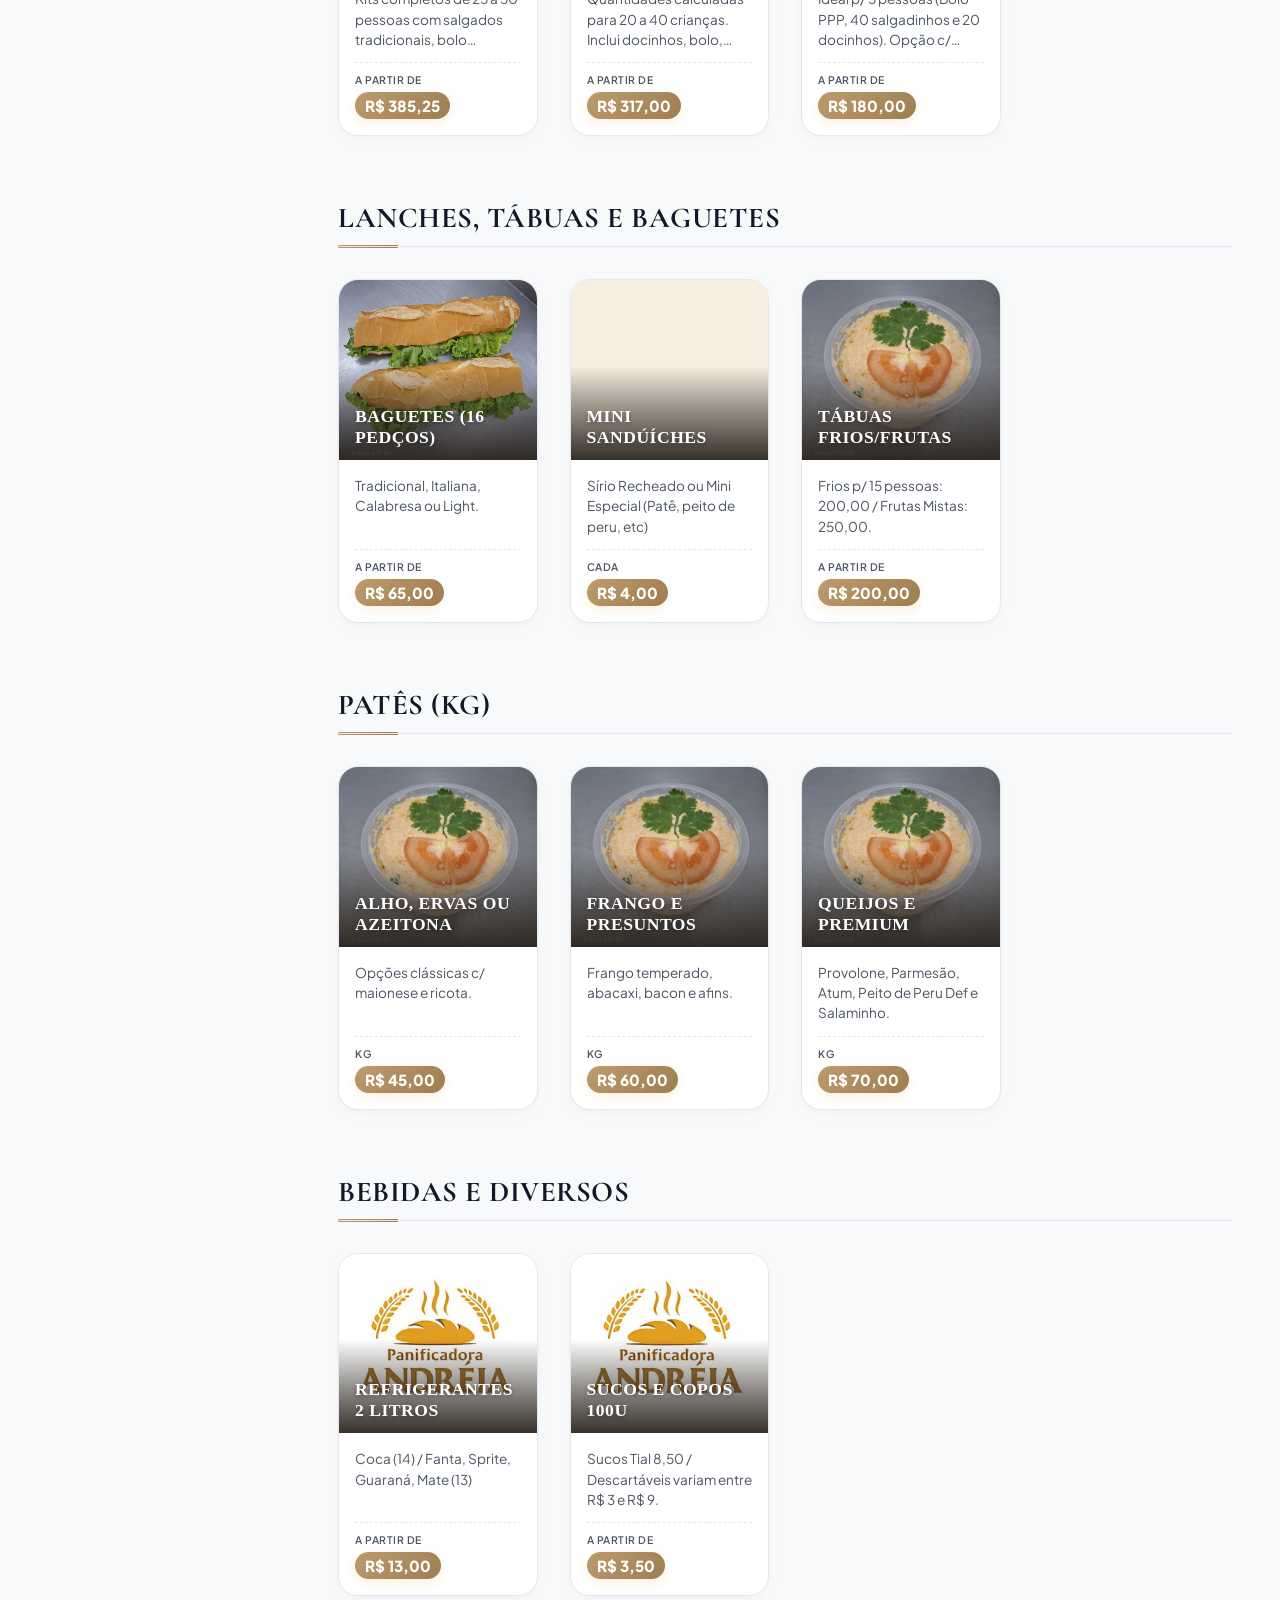
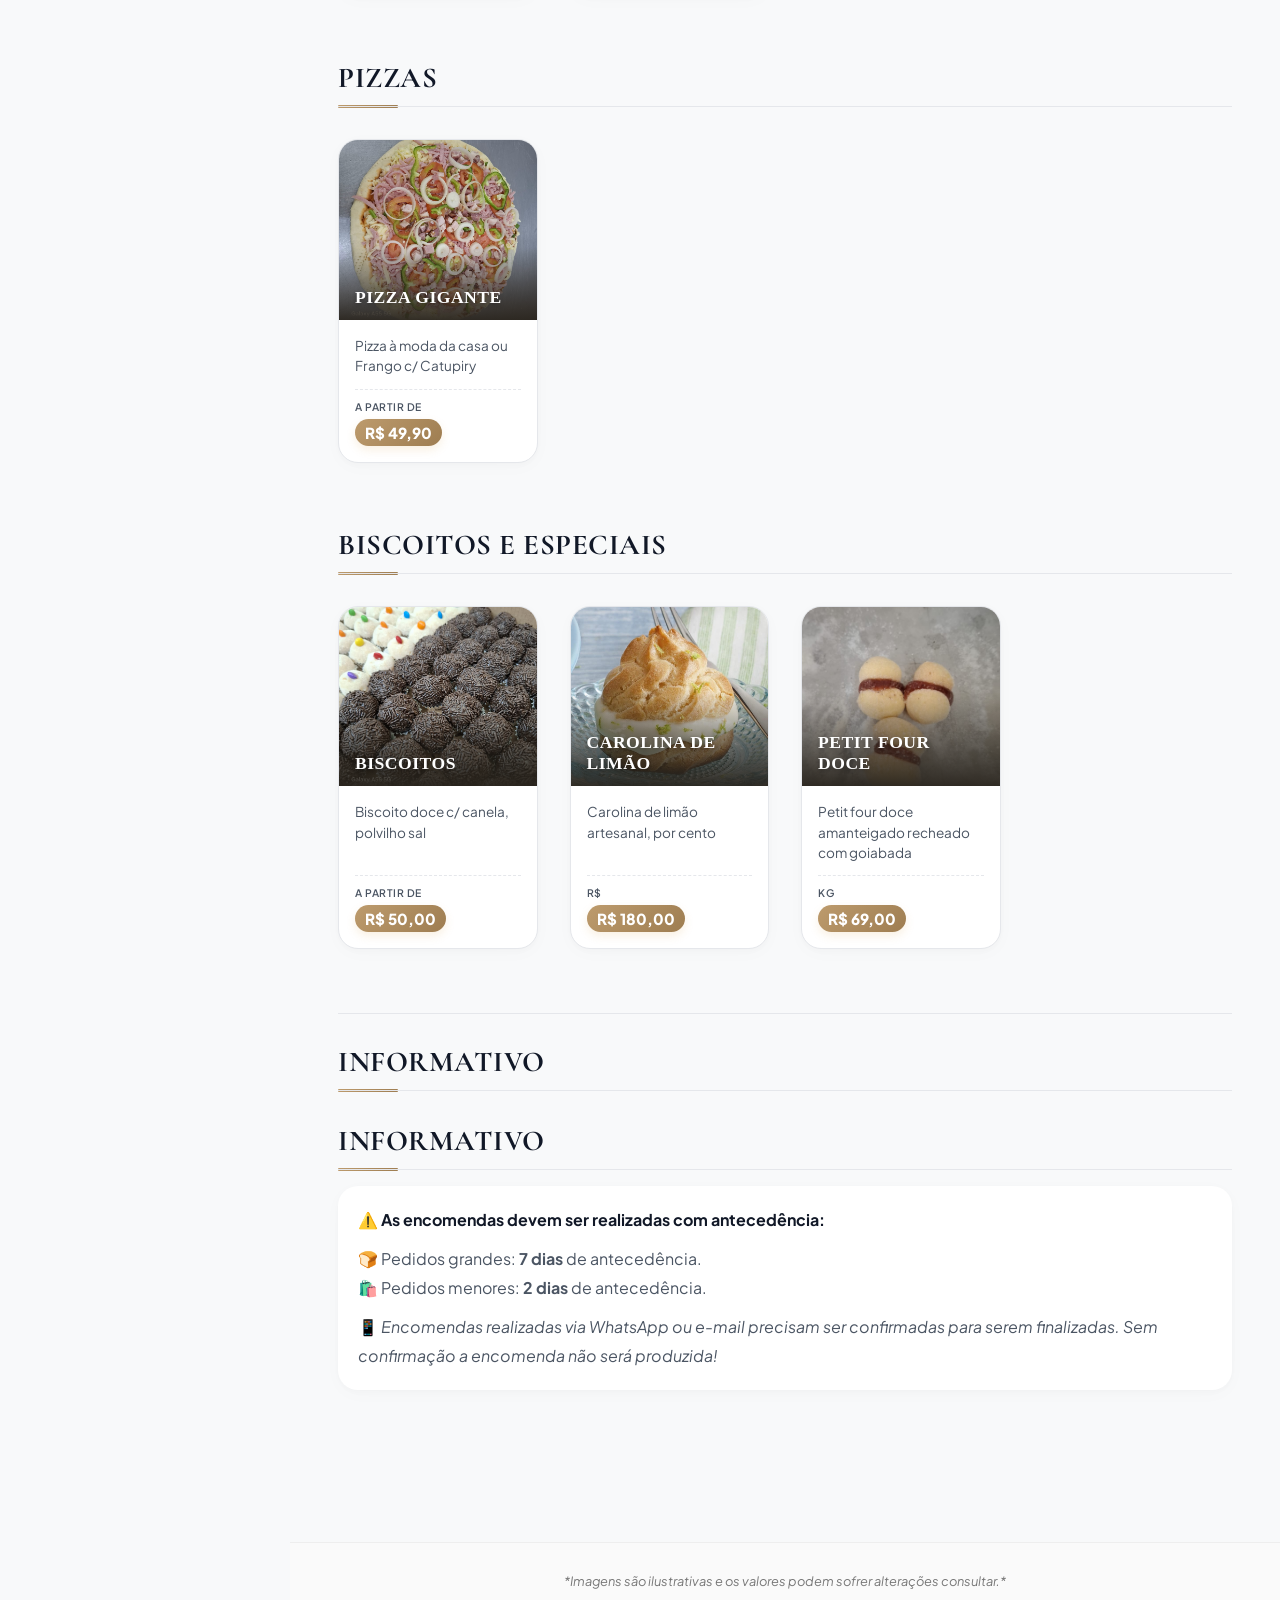
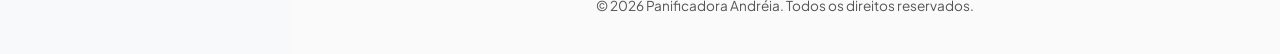
==== commit 366c38a0: "up" ====
--- a/index.html
+++ b/index.html
@@ -222,7 +222,7 @@
     <!-- CART OVERLAY BACKGROUND -->
     <div id="cartOverlay" class="cart-overlay-bg"></div>
 
-    <script src="cardapio-data.js?v=3.4"></script>
-    <script src="script.js?v=3.4"></script>
+    <script src="cardapio-data.js?v=3.5"></script>
+    <script src="script.js?v=3.5"></script>
 </body>
 </html>
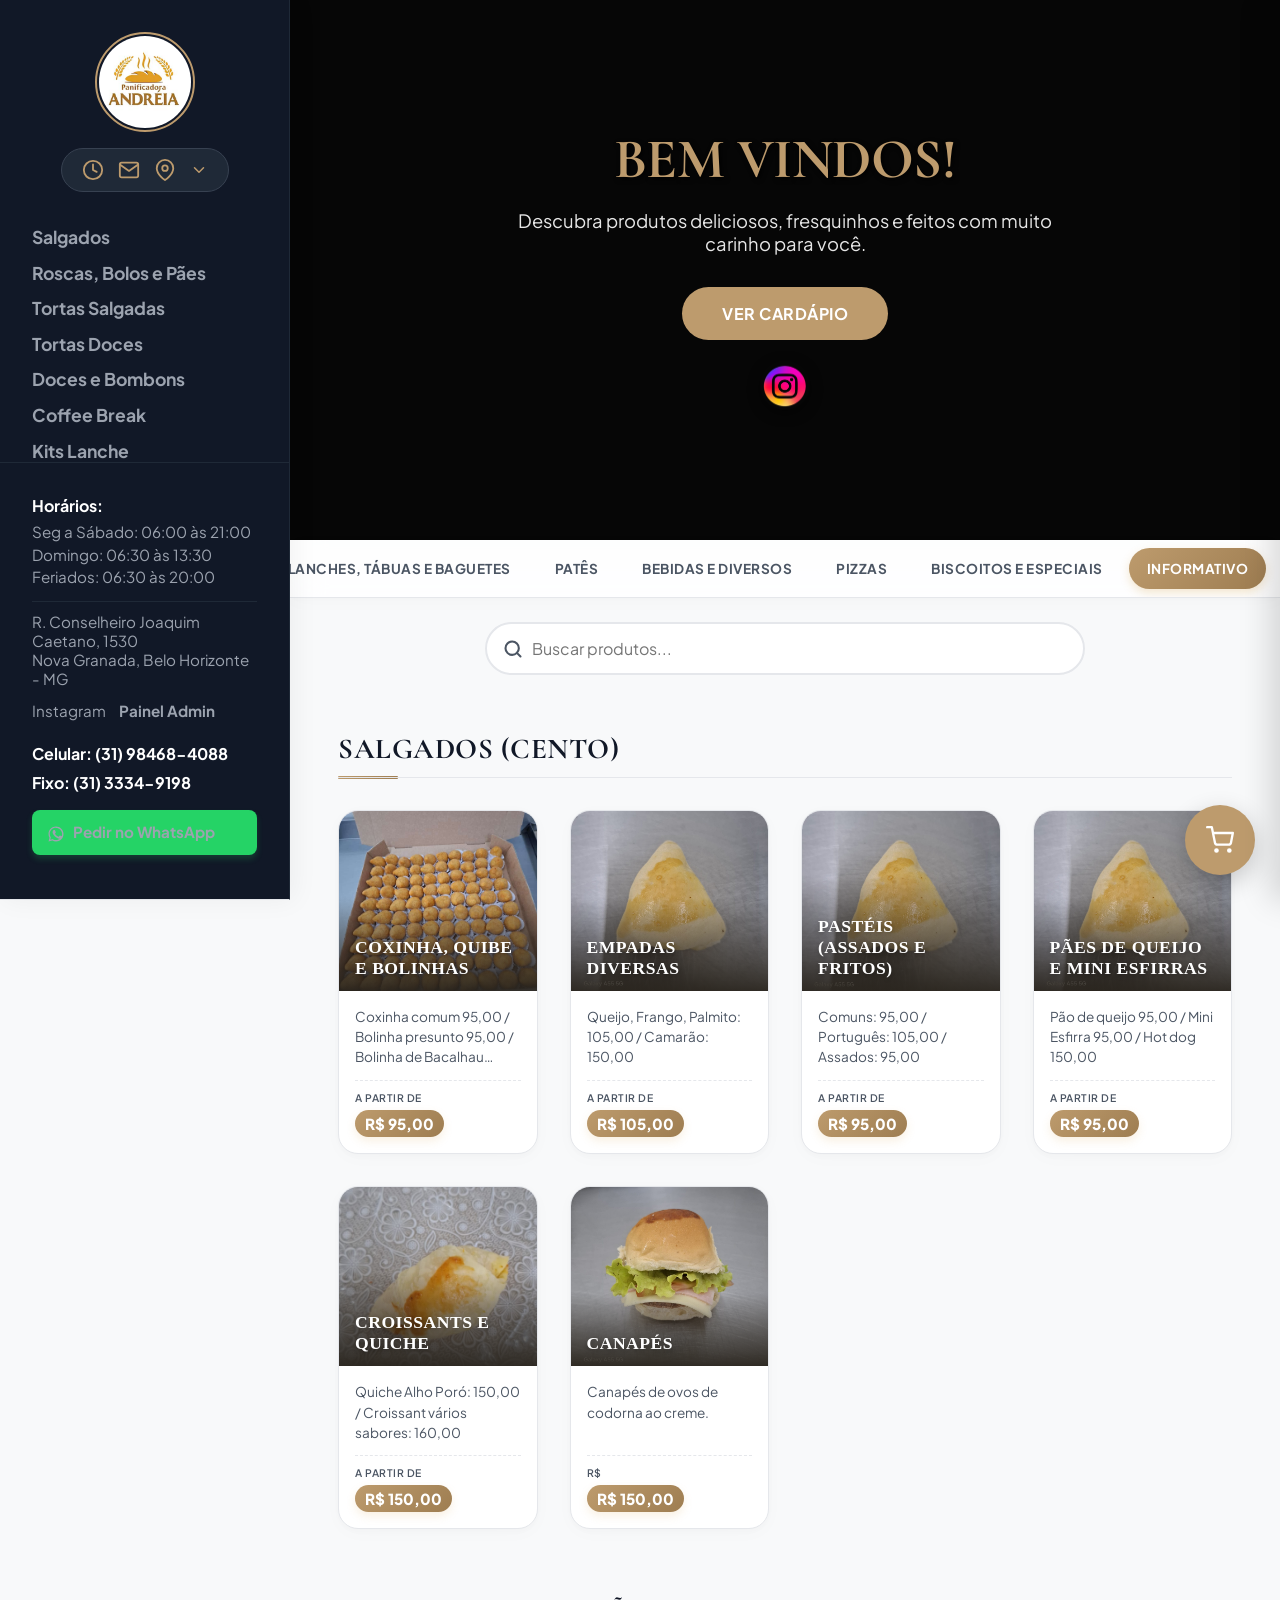
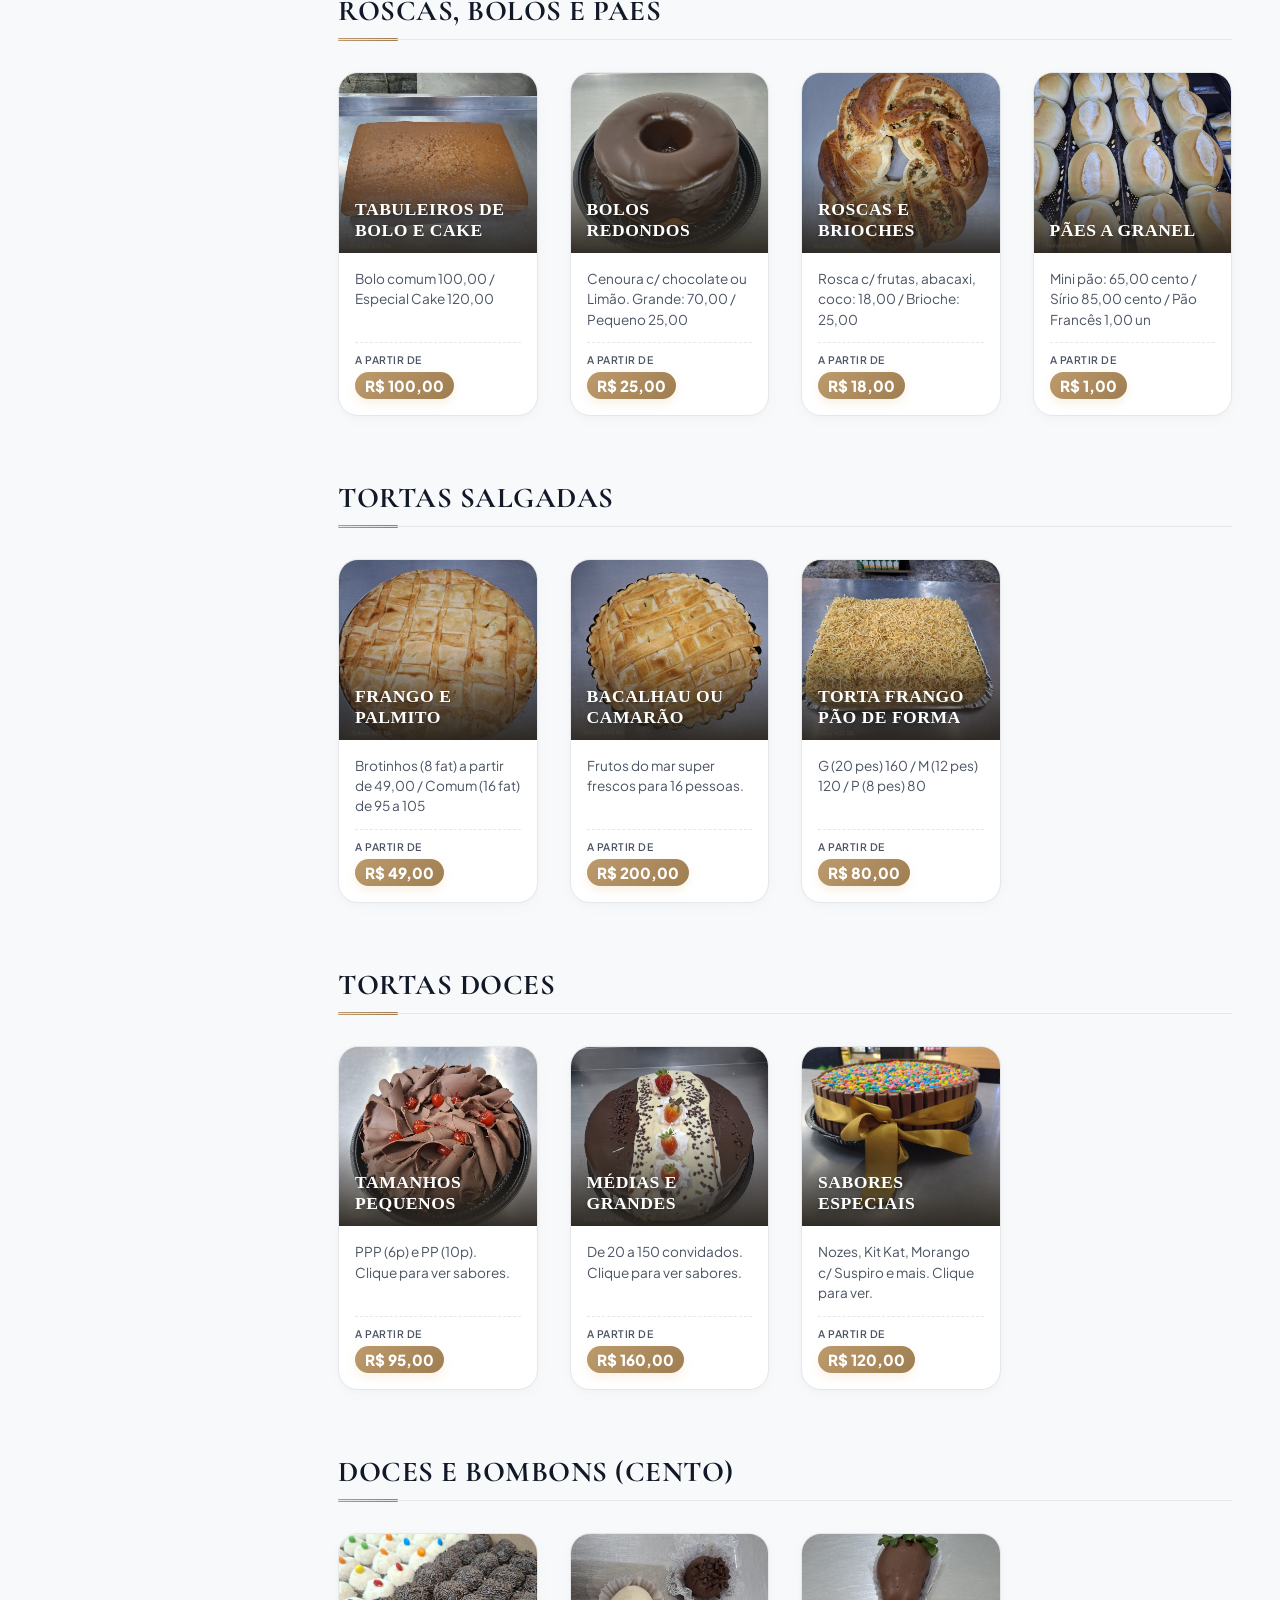
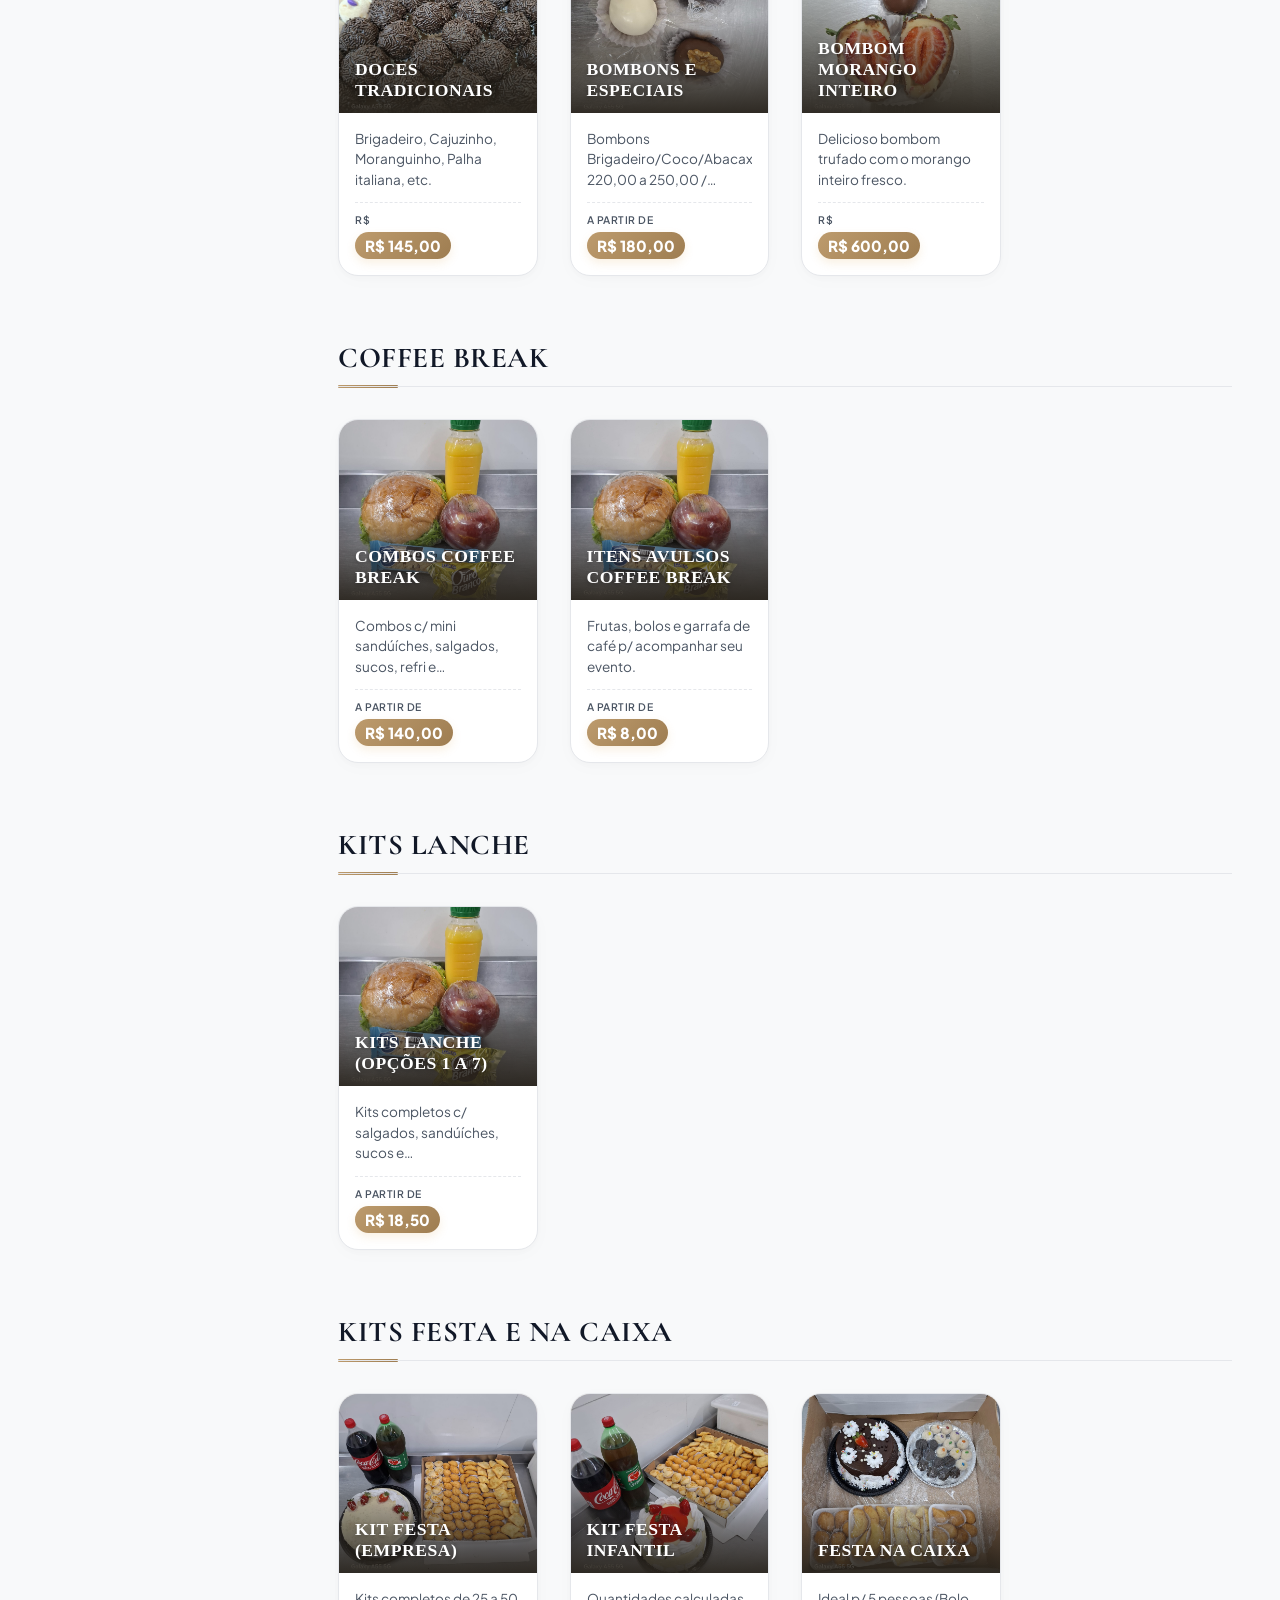
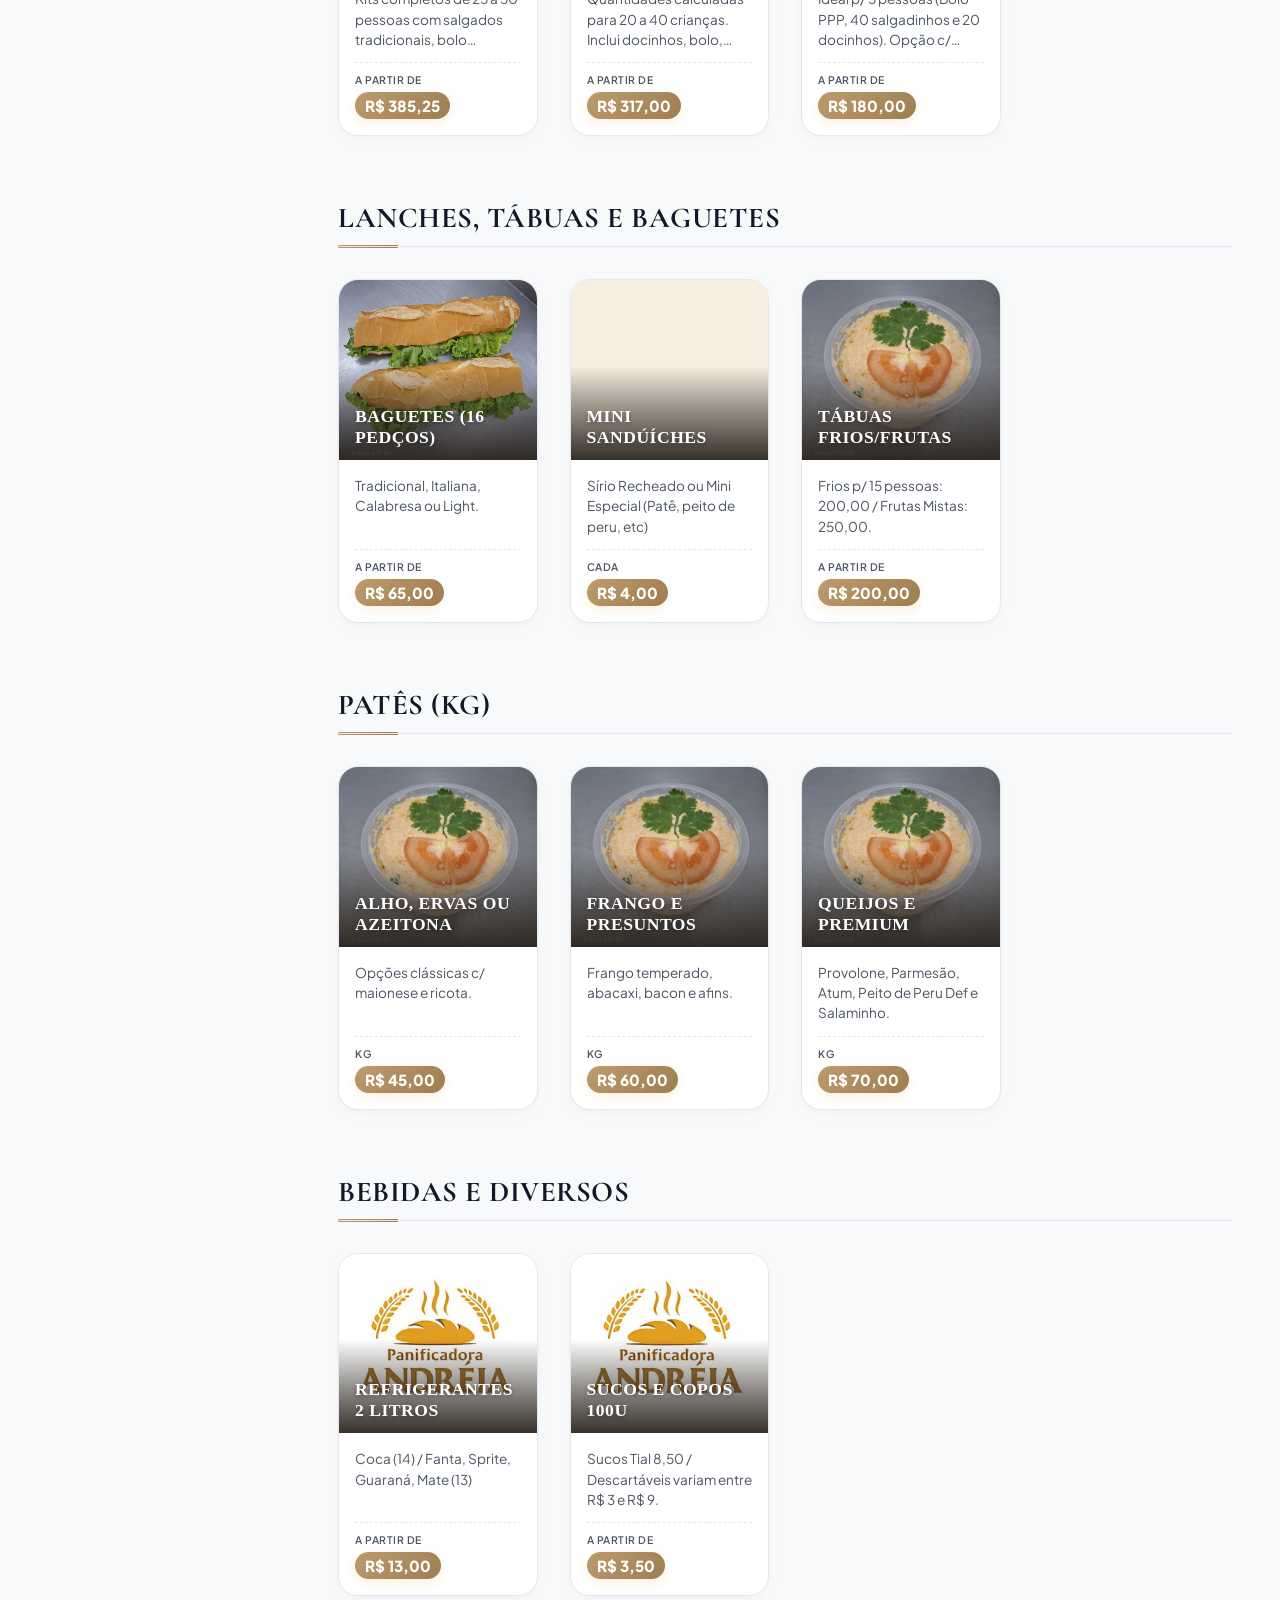
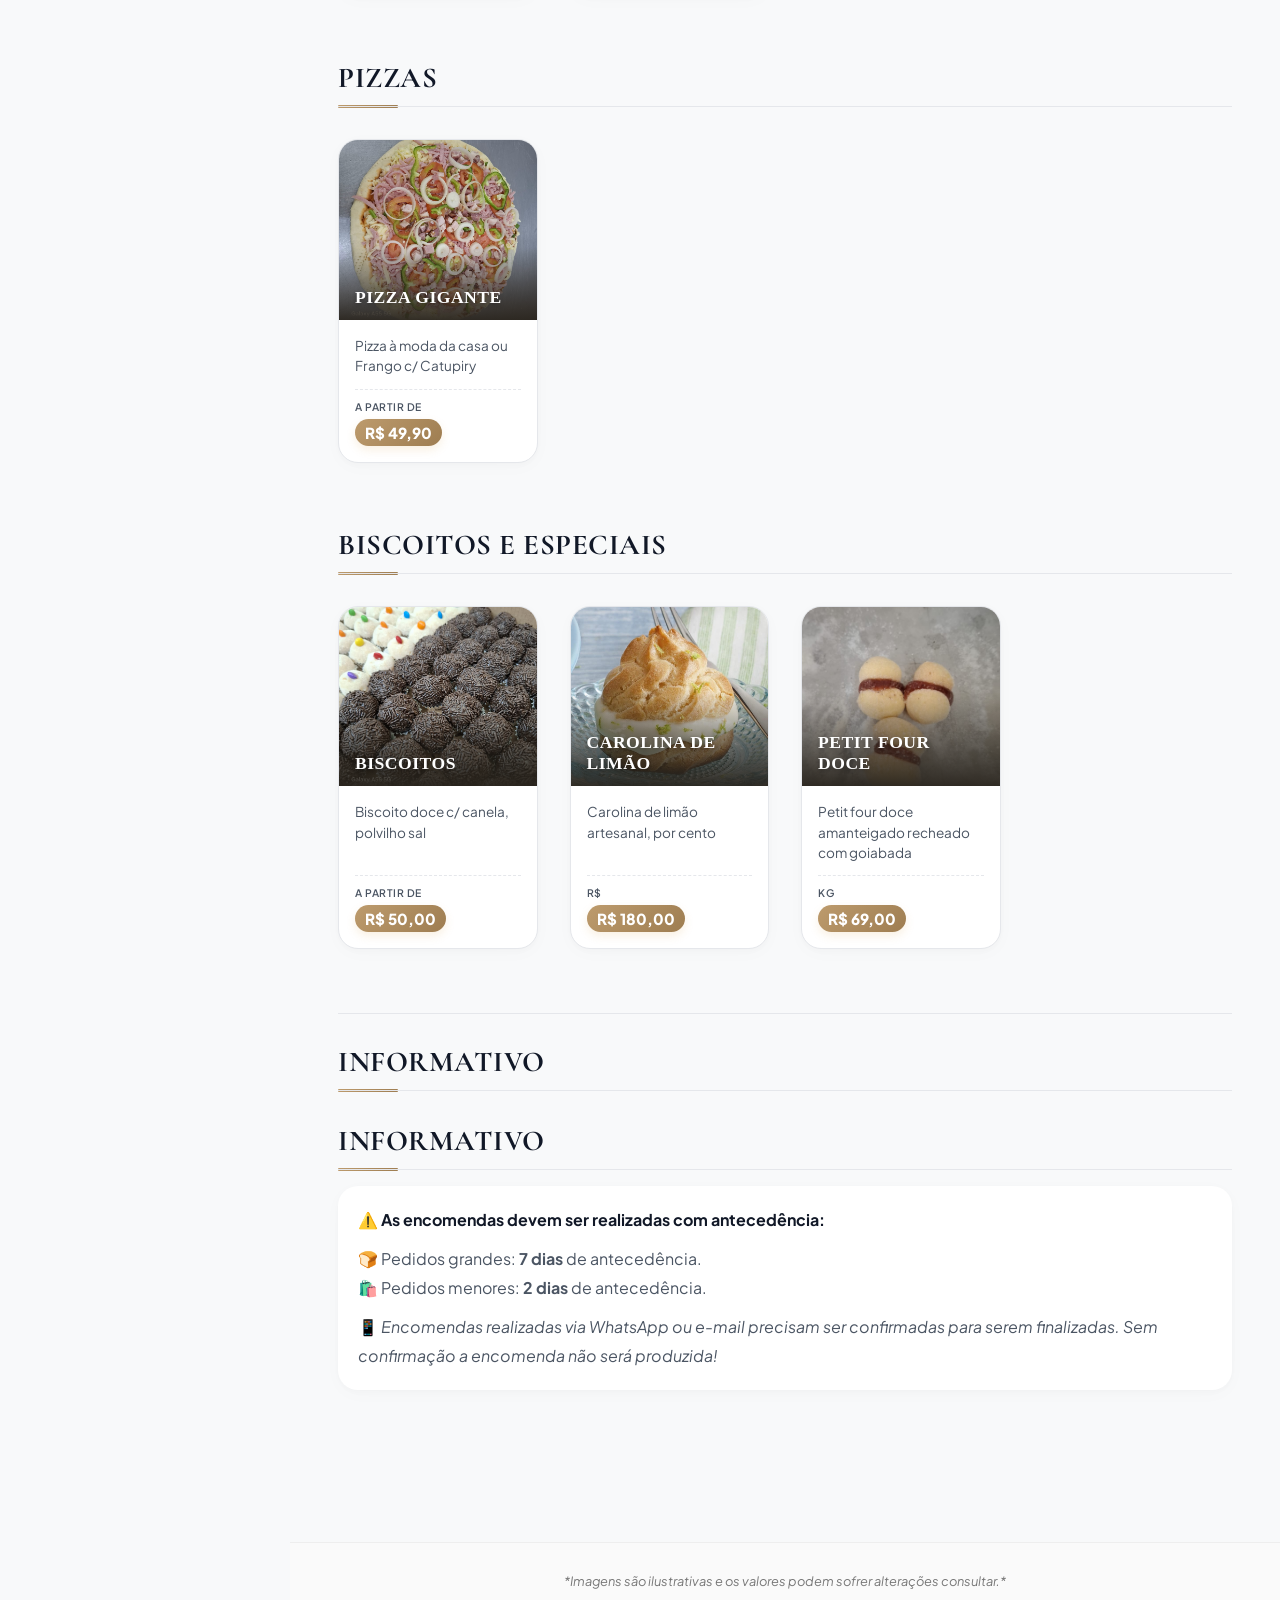
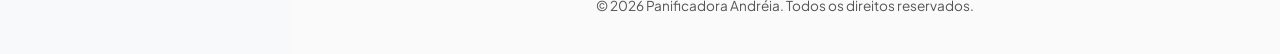
==== commit 00b2fa0b: "up" ====
--- a/index.html
+++ b/index.html
@@ -222,7 +222,7 @@
     <!-- CART OVERLAY BACKGROUND -->
     <div id="cartOverlay" class="cart-overlay-bg"></div>
 
-    <script src="cardapio-data.js?v=3.5"></script>
-    <script src="script.js?v=3.5"></script>
+    <script src="cardapio-data.js?v=3.7"></script>
+    <script src="script.js?v=3.7"></script>
 </body>
 </html>
